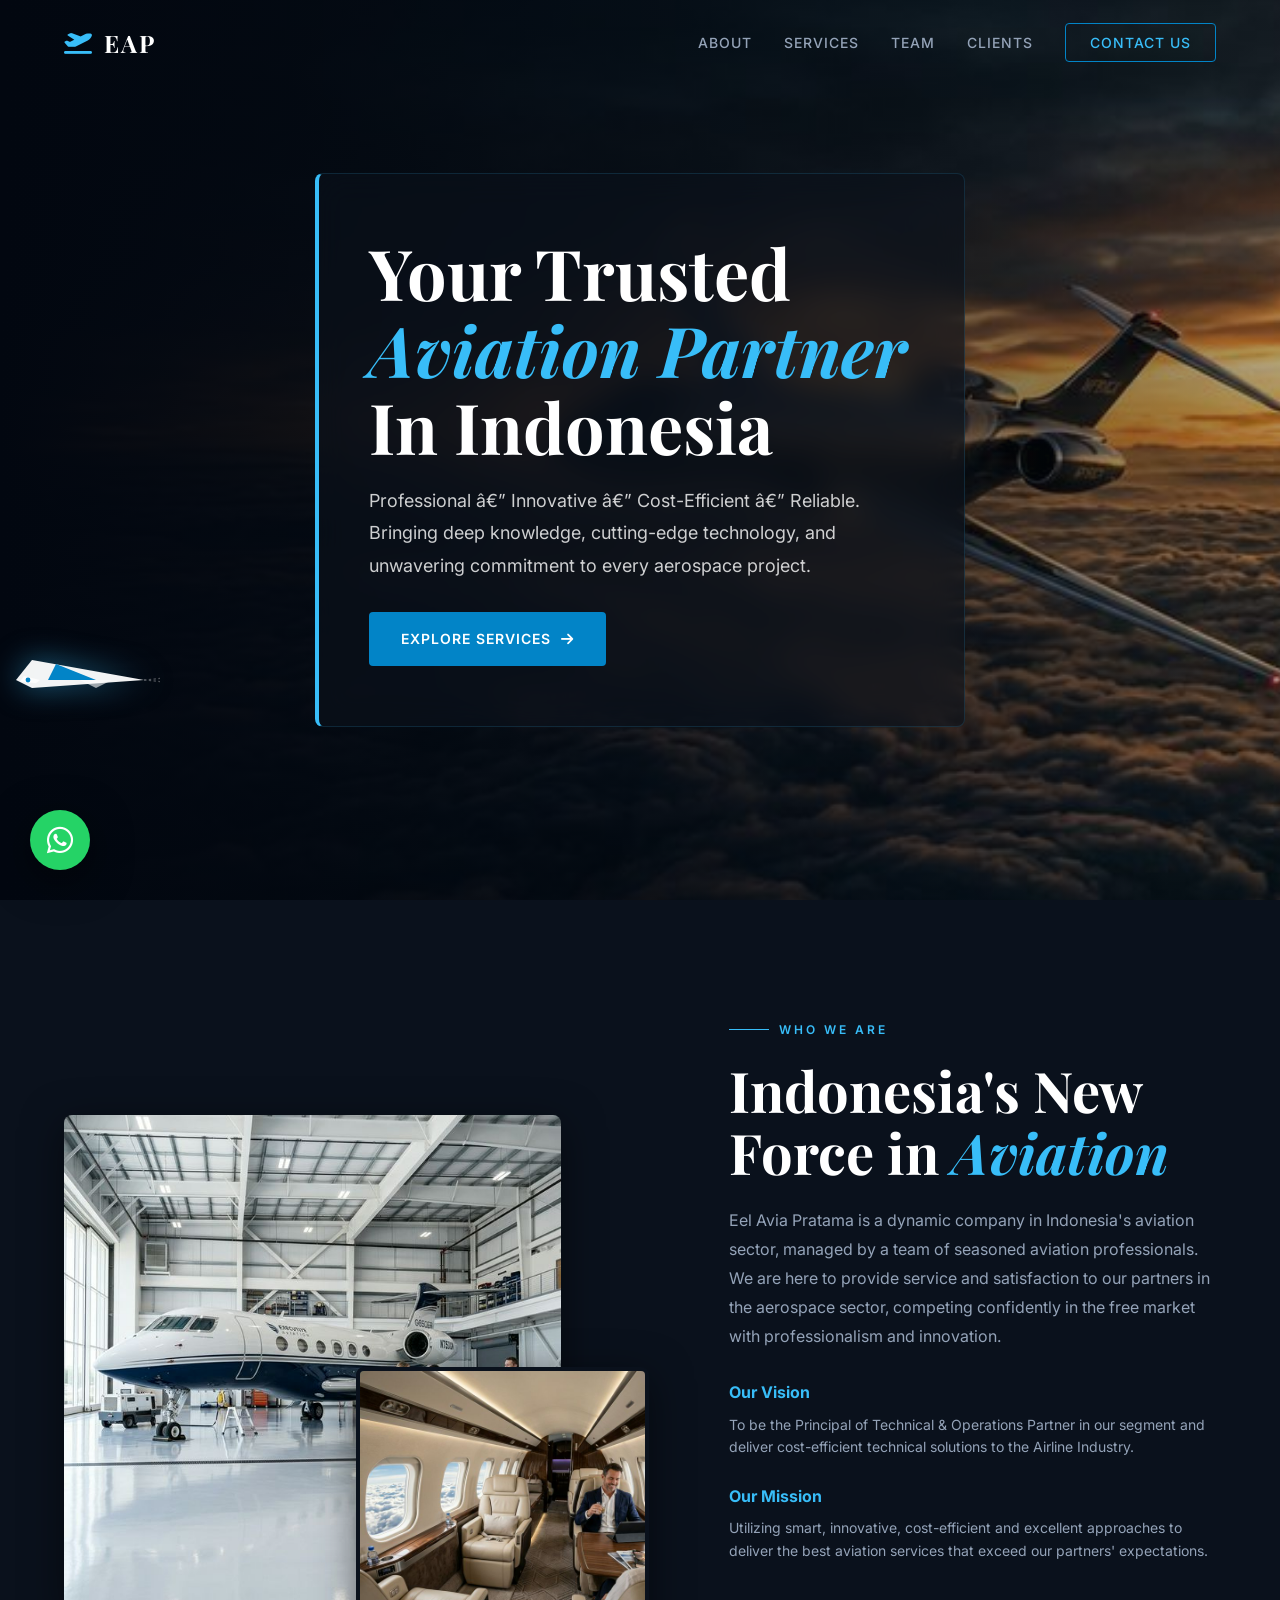
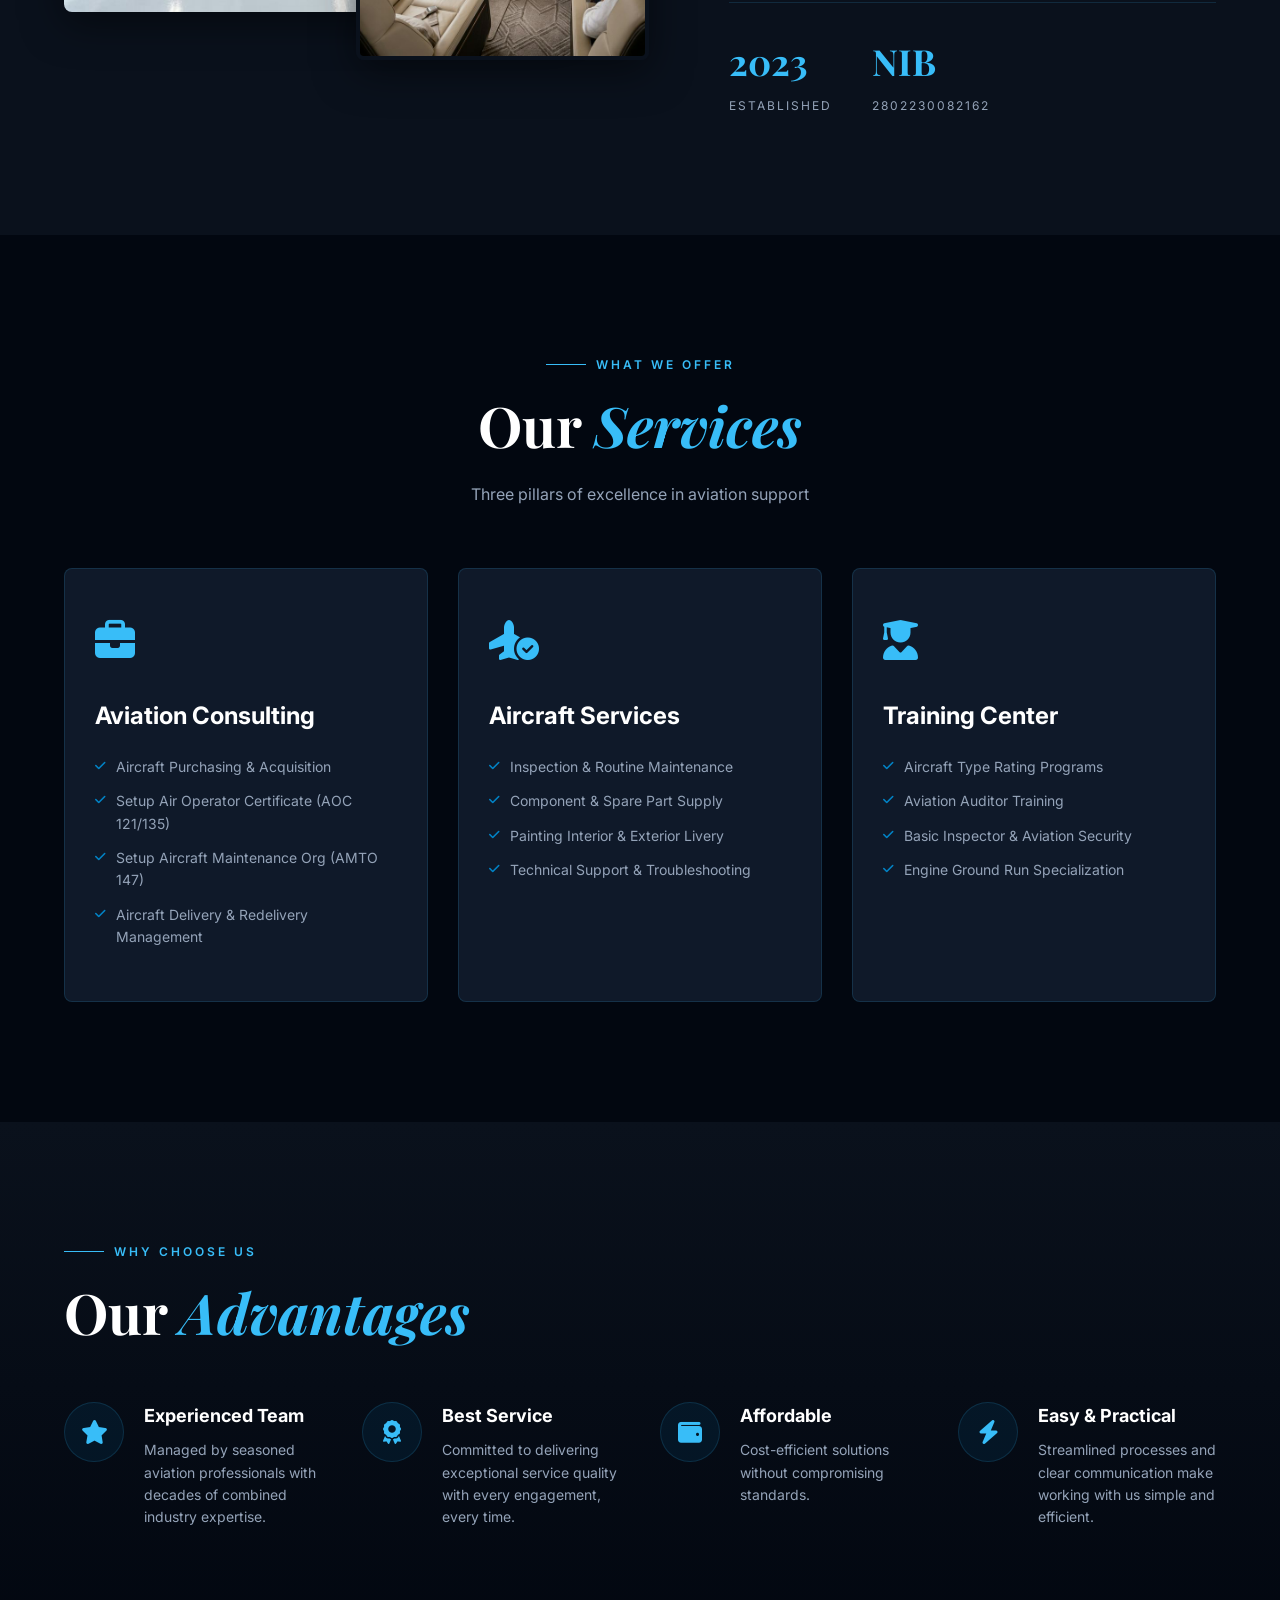
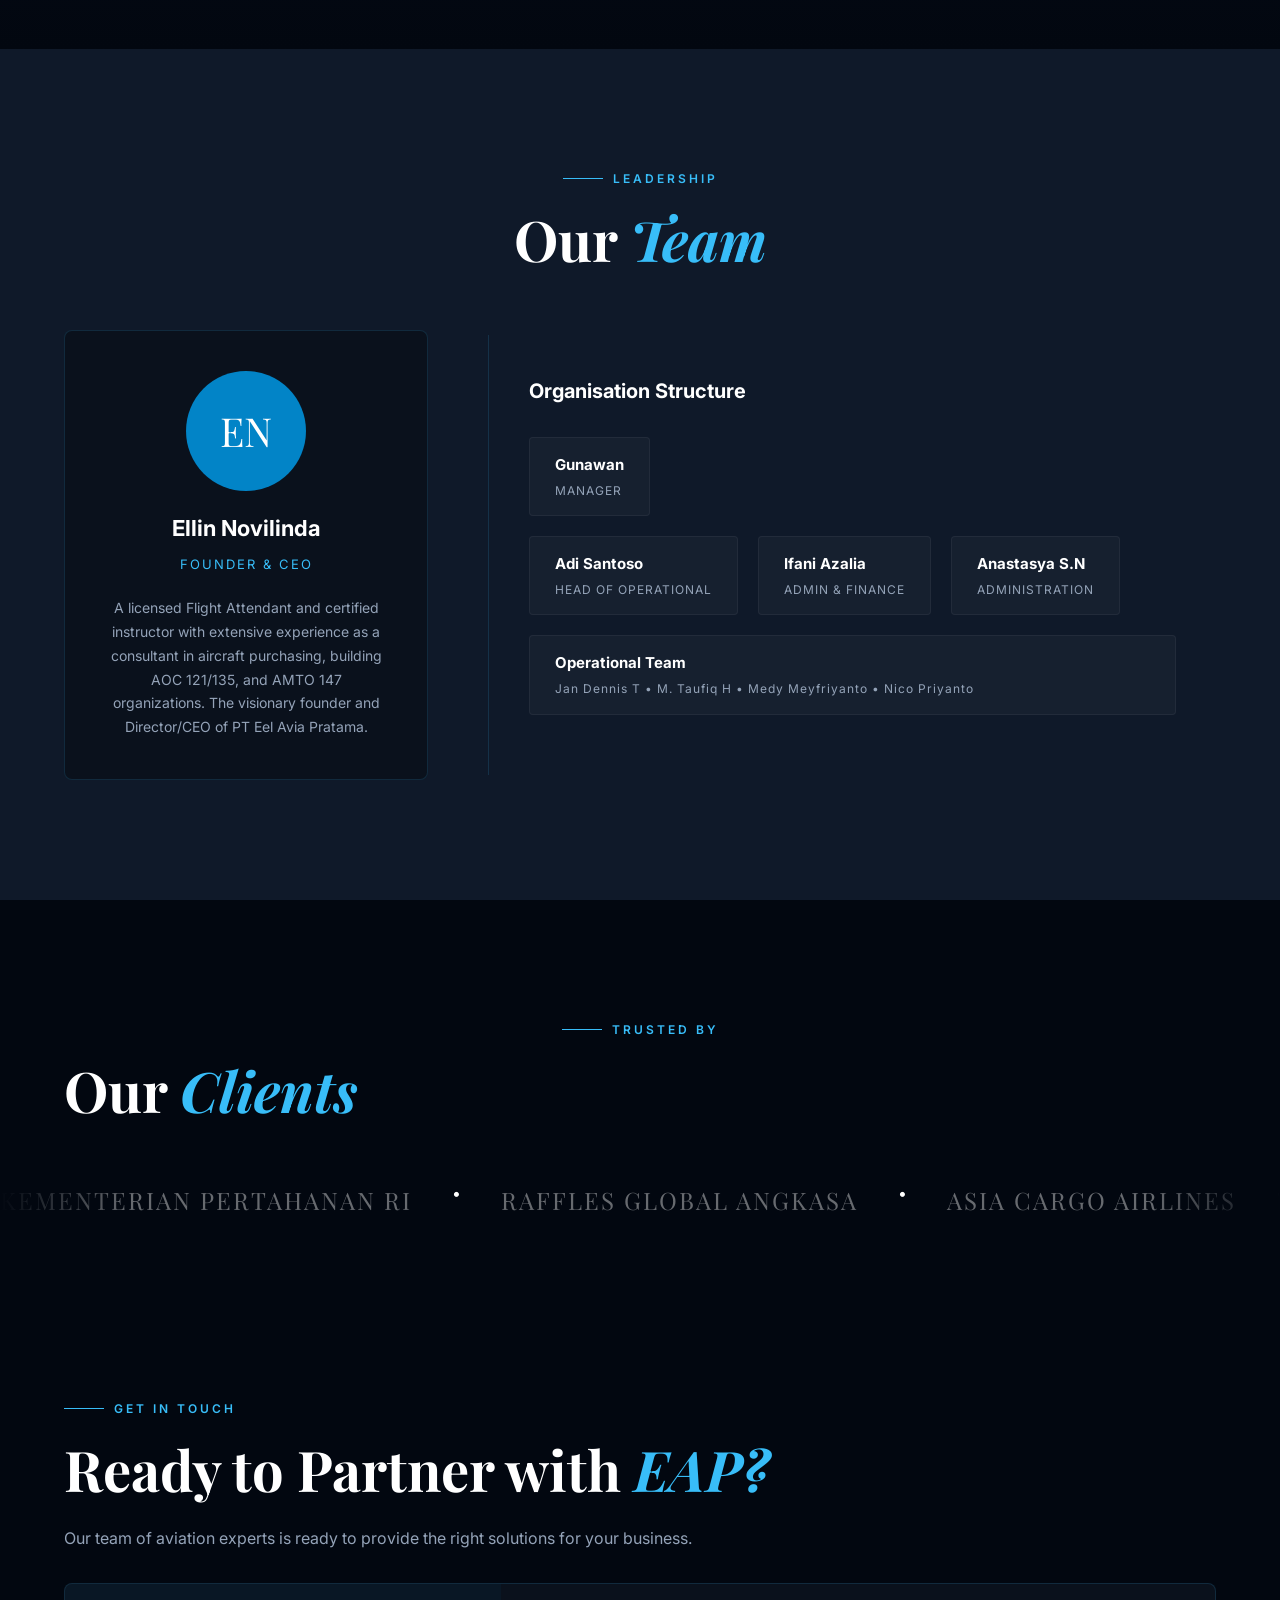
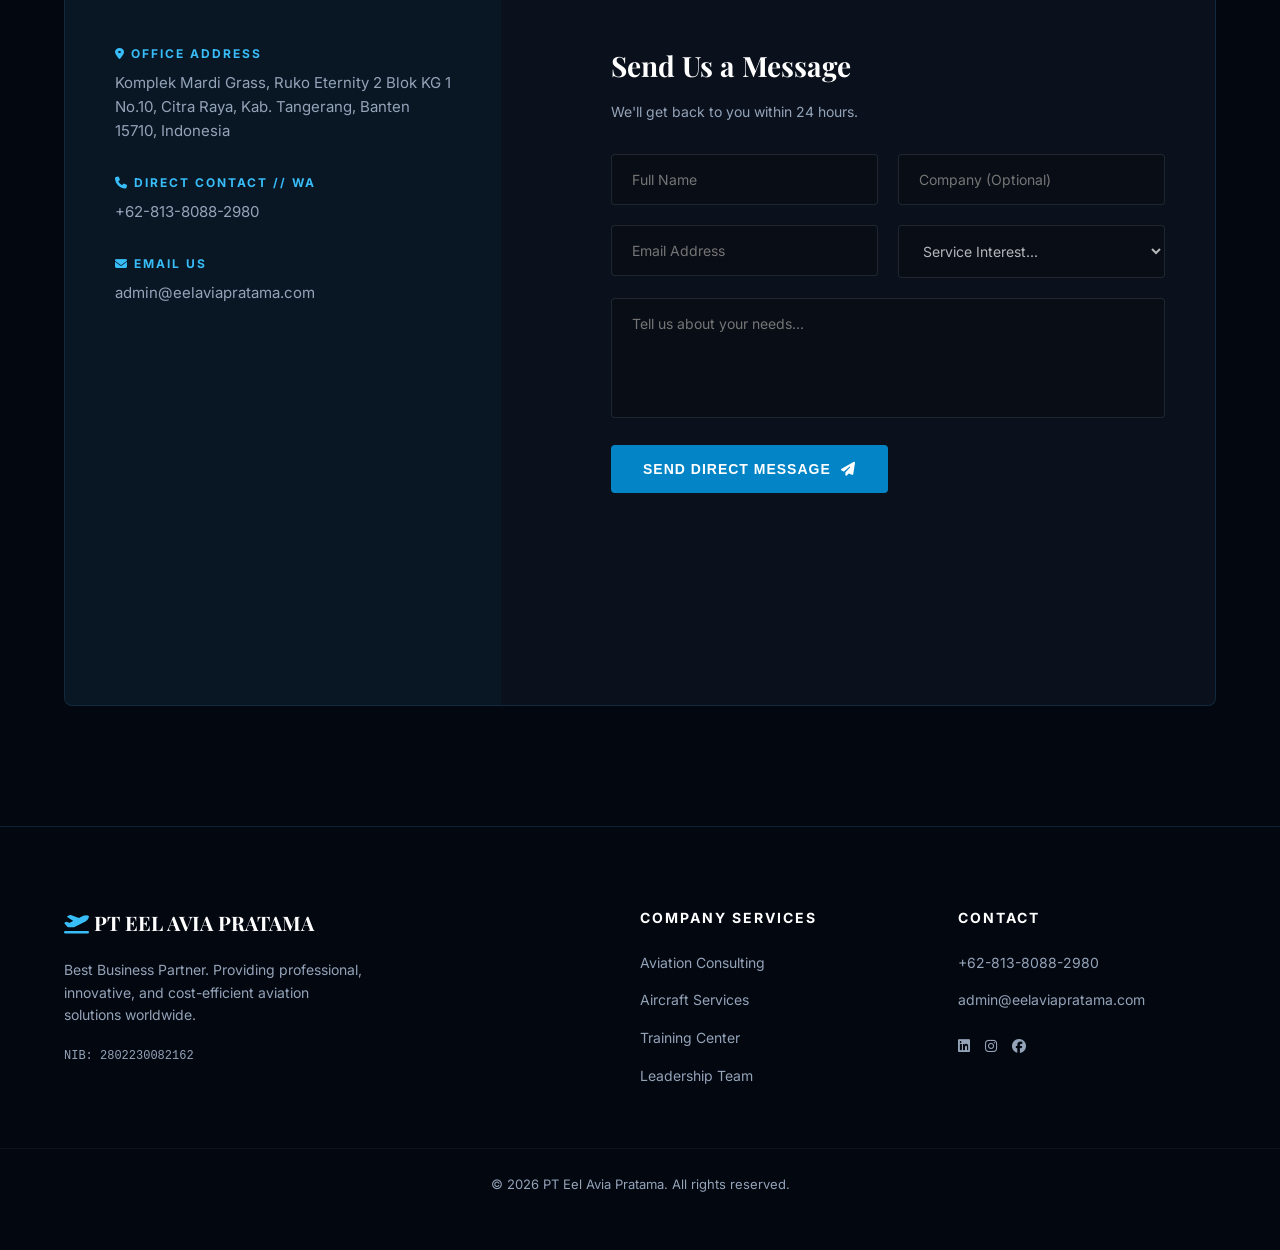
==== index.html @ 455499c3 "Initial commit: EAP Company Profile (Icy Blue Theme)" ====
<!DOCTYPE html>
<html lang="en">
<head>
  <meta charset="UTF-8">
  <meta name="viewport" content="width=device-width, initial-scale=1.0">
  
  <!-- SEO & Meta Tags -->
  <title>PT Eel Avia Pratama â€” Premier Aviation Partner Indonesia</title>
  <meta name="description" content="PT Eel Avia Pratama (EAP) is a dynamic aviation company in Indonesia providing expert Aviation Consulting, Aircraft Services, and Training Center solutions.">
  <meta name="keywords" content="EAP, Eel Avia Pratama, Aviation Indonesia, Aircraft Maintenance, Aviation Consulting, Type Rating Training, AOC 121/135 Setup, AMTO 147">
  <meta name="author" content="PT EEL AVIA PRATAMA">
  
  <!-- Open Graph for Social Media sharing -->
  <meta property="og:title" content="PT Eel Avia Pratama â€” Premier Aviation Partner">
  <meta property="og:description" content="Your trusted, professional, and cost-efficient aviation partner in Indonesia.">
  <meta property="og:type" content="website">
  <meta property="og:url" content="https://www.eelaviapratama.com">
  <!-- Place your logo URL here for social sharing -->
  <meta property="og:image" content="https://sub.eelaviapratama.com/img/logo.jpeg">

  <!-- Favicon -->
  <link rel="icon" href="https://sub.eelaviapratama.com/img/logo.jpeg" type="image/jpeg">

  <!-- Fonts: Playfair Display for Headings, Inter for Body -->
  <link rel="preconnect" href="https://fonts.googleapis.com">
  <link rel="preconnect" href="https://fonts.gstatic.com" crossorigin>
  <link href="https://fonts.googleapis.com/css2?family=Inter:wght@300;400;500;600&family=Playfair+Display:wght@400;600;700;800&display=swap" rel="stylesheet">
  
  <!-- Font Awesome -->
  <link rel="stylesheet" href="https://cdnjs.cloudflare.com/ajax/libs/font-awesome/6.4.0/css/all.min.css">
  
  <!-- Custom Icy Blue CSS -->
  <link rel="stylesheet" href="css/style.css">
</head>
<body>

  <!-- LOADER -->
  <div class="loader" id="loader">
    <div class="loader-logo">
      <i class="fa-solid fa-plane-up"></i> EAP<span>.</span>
    </div>
    <div class="loader-bar"><div class="loader-fill"></div></div>
  </div>

  <!-- NAVIGATION -->
  <nav id="navbar">
    <a href="#" class="nav-logo">
      <i class="fa-solid fa-plane-departure"></i> EAP
    </a>
    <ul class="nav-links">
      <li><a href="#about">About</a></li>
      <li><a href="#services">Services</a></li>
      <li><a href="#team">Team</a></li>
      <li><a href="#clients">Clients</a></li>
      <li><a href="#contact" class="nav-cta">Contact Us</a></li>
    </ul>
    <div class="menu-toggle" id="hamburger">
      <span></span><span></span><span></span>
    </div>
  </nav>

  <!-- MOBILE MENU -->
  <div class="mobile-menu" id="mobileMenu">
    <ul>
      <li><a href="#about" class="mobile-link">About Us</a></li>
      <li><a href="#services" class="mobile-link">Our Services</a></li>
      <li><a href="#team" class="mobile-link">Leadership & Team</a></li>
      <li><a href="#clients" class="mobile-link">Our Clients</a></li>
      <li><a href="#contact" class="mobile-link">Contact</a></li>
    </ul>
  </div>

  <!-- HERO SECTION -->
  <section class="hero" id="hero">
    <div class="hero-bg"></div>
    <div class="hero-overlay"></div>
    <div class="hero-plane">
      <!-- Fixed the backwards plane scaleX via CSS now -->
      <svg viewBox="0 0 200 80" fill="none" xmlns="http://www.w3.org/2000/svg">
        <path d="M20 40 L160 15 L180 40 L160 50 Z" fill="white" opacity="0.95"/>
        <path d="M80 40 L130 20 L140 40 Z" fill="#0284c7"/>
        <path d="M60 40 L80 50 L100 40" fill="rgba(255,255,255,0.6)"/>
        <path d="M150 40 L170 35 L175 42 L155 44 Z" fill="rgba(255,255,255,0.8)"/>
        <circle cx="165" cy="40" r="3" fill="#0284c7"/>
        <path d="M20 40 L0 38" stroke="rgba(255,255,255,0.3)" stroke-width="1.5" stroke-dasharray="3 3"/>
        <path d="M20 40 L0 42" stroke="rgba(255,255,255,0.3)" stroke-width="1.5" stroke-dasharray="3 3"/>
      </svg>
    </div>

    <div class="container relative z-10">
      <div class="hero-box reveal delay-1">
        <h1 class="section-title">Your Trusted <span class="highlight">Aviation Partner</span> In Indonesia</h1>
        <p class="desc">Professional â€” Innovative â€” Cost-Efficient â€” Reliable. Bringing deep knowledge, cutting-edge technology, and unwavering commitment to every aerospace project.</p>
        <div style="display:flex; gap:15px; margin-top:20px;">
          <a href="#services" class="btn-primary">Explore Services <i class="fa-solid fa-arrow-right"></i></a>
        </div>
      </div>
    </div>
  </section>

  <!-- ABOUT -->
  <section class="about section" id="about">
    <div class="container">
      <div class="about-grid">
        <div class="about-images reveal">
          <!-- Replaced Unsplash with Local Image -->
          <img src="images/about.png" alt="Hangar Operations" class="about-img-main">
          <!-- Second local image for the overlapping effect -->
          <img src="images/charter.png" alt="Luxury Cabin" class="about-img-sub">
        </div>
        <div class="about-content reveal delay-1">
          <div class="section-tag">Who We Are</div>
          <h2 class="section-title">Indonesia's New Force in <span class="highlight">Aviation</span></h2>
          <p class="desc">Eel Avia Pratama is a dynamic company in Indonesia's aviation sector, managed by a team of seasoned aviation professionals. We are here to provide service and satisfaction to our partners in the aerospace sector, competing confidently in the free market with professionalism and innovation.</p>
          
          <div style="margin-bottom: 25px;">
            <h4 style="font-family: 'Inter', sans-serif; font-size:16px; color:var(--light-blue); margin-bottom:8px;">Our Vision</h4>
            <p style="font-size:14px; color:var(--text-muted);">To be the Principal of Technical & Operations Partner in our segment and deliver cost-efficient technical solutions to the Airline Industry.</p>
          </div>
          <div>
            <h4 style="font-family: 'Inter', sans-serif; font-size:16px; color:var(--light-blue); margin-bottom:8px;">Our Mission</h4>
            <p style="font-size:14px; color:var(--text-muted);">Utilizing smart, innovative, cost-efficient and excellent approaches to deliver the best aviation services that exceed our partners' expectations.</p>
          </div>

          <div class="about-stats">
            <div class="stat-box">
              <h4>2023</h4>
              <p>Established</p>
            </div>
            <div class="stat-box">
              <h4>NIB</h4>
              <p>2802230082162</p>
            </div>
          </div>
        </div>
      </div>
    </div>
  </section>

  <!-- SERVICES (Cards Grid Layout) -->
  <section class="services section" id="services">
    <div class="container">
      <div style="text-align: center; margin-bottom: 60px;" class="reveal">
        <div class="section-tag" style="justify-content: center;">What We Offer</div>
        <h2 class="section-title">Our <span class="highlight">Services</span></h2>
        <p class="desc" style="max-width: 600px; margin: 0 auto;">Three pillars of excellence in aviation support</p>
      </div>

      <div class="services-grid">
        <!-- Service 1 -->
        <div class="srv-card reveal">
          <div class="srv-icon"><i class="fa-solid fa-briefcase"></i></div>
          <h3>Aviation Consulting</h3>
          <ul class="srv-list">
            <li><i class="fa-solid fa-check"></i> <span>Aircraft Purchasing & Acquisition</span></li>
            <li><i class="fa-solid fa-check"></i> <span>Setup Air Operator Certificate (AOC 121/135)</span></li>
            <li><i class="fa-solid fa-check"></i> <span>Setup Aircraft Maintenance Org (AMTO 147)</span></li>
            <li><i class="fa-solid fa-check"></i> <span>Aircraft Delivery & Redelivery Management</span></li>
          </ul>
        </div>
        <!-- Service 2 -->
        <div class="srv-card reveal delay-1">
          <div class="srv-icon"><i class="fa-solid fa-plane-circle-check"></i></div>
          <h3>Aircraft Services</h3>
          <ul class="srv-list">
            <li><i class="fa-solid fa-check"></i> <span>Inspection & Routine Maintenance</span></li>
            <li><i class="fa-solid fa-check"></i> <span>Component & Spare Part Supply</span></li>
            <li><i class="fa-solid fa-check"></i> <span>Painting Interior & Exterior Livery</span></li>
            <li><i class="fa-solid fa-check"></i> <span>Technical Support & Troubleshooting</span></li>
          </ul>
        </div>
        <!-- Service 3 -->
        <div class="srv-card reveal delay-2">
          <div class="srv-icon"><i class="fa-solid fa-user-graduate"></i></div>
          <h3>Training Center</h3>
          <ul class="srv-list">
            <li><i class="fa-solid fa-check"></i> <span>Aircraft Type Rating Programs</span></li>
            <li><i class="fa-solid fa-check"></i> <span>Aviation Auditor Training</span></li>
            <li><i class="fa-solid fa-check"></i> <span>Basic Inspector & Aviation Security</span></li>
            <li><i class="fa-solid fa-check"></i> <span>Engine Ground Run Specialization</span></li>
          </ul>
        </div>
      </div>
    </div>
  </section>

  <!-- ADVANTAGES -->
  <section class="advantages section">
    <div class="container">
      <div class="reveal">
        <div class="section-tag">Why Choose Us</div>
        <h2 class="section-title">Our <span class="highlight">Advantages</span></h2>
      </div>
      
      <div class="adv-flex">
        <div class="adv-item reveal"><div class="adv-icon-box"><i class="fa-solid fa-star"></i></div><div class="adv-text"><h4>Experienced Team</h4><p>Managed by seasoned aviation professionals with decades of combined industry expertise.</p></div></div>
        <div class="adv-item reveal delay-1"><div class="adv-icon-box"><i class="fa-solid fa-award"></i></div><div class="adv-text"><h4>Best Service</h4><p>Committed to delivering exceptional service quality with every engagement, every time.</p></div></div>
        <div class="adv-item reveal delay-2"><div class="adv-icon-box"><i class="fa-solid fa-wallet"></i></div><div class="adv-text"><h4>Affordable</h4><p>Cost-efficient solutions without compromising standards.</p></div></div>
        <div class="adv-item reveal"><div class="adv-icon-box"><i class="fa-solid fa-bolt"></i></div><div class="adv-text"><h4>Easy & Practical</h4><p>Streamlined processes and clear communication make working with us simple and efficient.</p></div></div>
      </div>
    </div>
  </section>

  <!-- TEAM / ORG CHART -->
  <section class="team section" id="team">
    <div class="container">
      <div style="text-align: center; margin-bottom: 60px;" class="reveal">
        <div class="section-tag" style="justify-content: center;">Leadership</div>
        <h2 class="section-title">Our <span class="highlight">Team</span></h2>
      </div>

      <div class="team-layout">
        <div class="founder-box reveal">
          <div class="founder-avatar">EN</div>
          <h3>Ellin Novilinda</h3>
          <span>Founder & CEO</span>
          <p style="margin-top:20px; font-size:14px; color:var(--text-muted); line-height:1.7;">A licensed Flight Attendant and certified instructor with extensive experience as a consultant in aircraft purchasing, building AOC 121/135, and AMTO 147 organizations. The visionary founder and Director/CEO of PT Eel Avia Pratama.</p>
        </div>

        <div class="org-chart-box reveal delay-1">
          <h4 style="font-size: 20px; margin-bottom: 30px; font-family:'Inter',sans-serif;">Organisation Structure</h4>
          
          <div class="org-row">
            <div class="org-node"><h5>Gunawan</h5><p>Manager</p></div>
          </div>
          
          <div class="org-row">
            <div class="org-node"><h5>Adi Santoso</h5><p>Head of Operational</p></div>
            <div class="org-node"><h5>Ifani Azalia</h5><p>Admin & Finance</p></div>
            <div class="org-node"><h5>Anastasya S.N</h5><p>Administration</p></div>
          </div>

          <div class="org-row">
            <div class="org-node" style="width: 100%;">
              <h5>Operational Team</h5>
              <p style="text-transform: none;">Jan Dennis T &bull; M. Taufiq H &bull; Medy Meyfriyanto &bull; Nico Priyanto</p>
            </div>
          </div>
        </div>
      </div>
    </div>
  </section>

  <!-- CLIENTS TICKER -->
  <section class="clients section" id="clients" style="background:var(--bg-deep); padding-bottom:0;">
    <div class="container text-center reveal">
      <div class="section-tag" style="justify-content: center;">Trusted By</div>
      <h2 class="section-title">Our <span class="highlight">Clients</span></h2>
    </div>
    
    <div class="clients-ticker-wrap">
      <div class="clients-ticker">
        <!-- Replaced Boxy Logos with elegant text for lux feel -->
        <span class="client-name">Kementerian Pertahanan RI</span> &bull; 
        <span class="client-name">Raffles Global Angkasa</span> &bull; 
        <span class="client-name">Asia Cargo Airlines</span> &bull; 
        <span class="client-name">Polisi Udara</span> &bull; 
        <span class="client-name">Pura Aviation</span> &bull; 
        <span class="client-name">World Cargo Airlines</span> &bull; 
        <span class="client-name">Express Cargo Airlines</span> &bull; 
        <span class="client-name">PT. Atamora Tehnik Makmur</span> &bull; 
        <span class="client-name">JAS AERO Engineering</span> &bull; 
        <!-- Duplicated for seamless loop -->
        <span class="client-name">Kementerian Pertahanan RI</span> &bull; 
        <span class="client-name">Raffles Global Angkasa</span> &bull; 
        <span class="client-name">Asia Cargo Airlines</span> &bull; 
        <span class="client-name">Polisi Udara</span> &bull; 
        <span class="client-name">Pura Aviation</span> &bull; 
      </div>
    </div>
  </section>

  <!-- CONTACT & MAP SECTION -->
  <section class="contact section" id="contact">
    <div class="container">
      <div class="section-tag reveal">Get In Touch</div>
      <h2 class="section-title reveal">Ready to Partner with <span class="highlight">EAP?</span></h2>
      <p class="desc reveal">Our team of aviation experts is ready to provide the right solutions for your business.</p>
      
      <div class="contact-grid reveal delay-1">
        <!-- Left: Info & Map -->
        <div class="contact-info">
          <div class="ci-item">
            <h4><i class="fa-solid fa-location-dot"></i> Office Address</h4>
            <p>Komplek Mardi Grass, Ruko Eternity 2 Blok KG 1 No.10, Citra Raya, Kab. Tangerang, Banten 15710, Indonesia</p>
          </div>
          <div class="ci-item">
            <h4><i class="fa-solid fa-phone"></i> Direct Contact // WA</h4>
            <p>+62-813-8088-2980</p>
          </div>
          <div class="ci-item">
            <h4><i class="fa-solid fa-envelope"></i> Email Us</h4>
            <p>admin@eelaviapratama.com</p>
          </div>

          <!-- MAP MOVED HERE: Below the contact information -->
          <div class="map-container">
            <iframe src="https://maps.google.com/maps?q=Komplek+Mardi+Grass+Ruko+Eternity+2+Blok+KG+1+No.10+Citra+Raya+Kab.+Tangerang+Banten+15710&output=embed&z=17" allowfullscreen="" loading="lazy" referrerpolicy="no-referrer-when-downgrade" title="Lokasi PT Eel Avia Pratama"></iframe>
          </div>
        </div>

        <!-- Right: PHP Contact Form -->
        <div class="contact-form-side">
          <h3 style="font-family:'Playfair Display',serif; font-size:28px; margin-bottom:10px;">Send Us a Message</h3>
          <p class="desc" style="font-size:14px;">We'll get back to you within 24 hours.</p>

          <form id="contactForm">
            <div class="form-row">
              <div class="form-group"><input type="text" id="name" name="name" class="form-control" placeholder="Full Name" required></div>
              <div class="form-group"><input type="text" id="company" name="company" class="form-control" placeholder="Company (Optional)"></div>
            </div>
            <div class="form-row">
              <div class="form-group"><input type="email" id="email" name="email" class="form-control" placeholder="Email Address" required></div>
              <div class="form-group">
                <select id="service" name="service" class="form-control" required style="color: rgba(255,255,255,0.7);">
                  <option value="" disabled selected>Service Interest...</option>
                  <option value="Consulting">Aviation Consulting</option>
                  <option value="Aircraft Services">Aircraft Services</option>
                  <option value="Training">Training Center</option>
                  <option value="Other">Other Inquiry</option>
                </select>
              </div>
            </div>
            <div class="form-group">
              <textarea id="message" name="message" class="form-control" placeholder="Tell us about your needs..." required></textarea>
            </div>
            <button type="submit" class="btn-primary w-100" id="submitBtn">Send Direct Message <i class="fa-solid fa-paper-plane"></i></button>
            <p id="formResponse" style="margin-top:15px; font-size:14px; display:none;"></p>
          </form>
        </div>
      </div>
    </div>
  </section>

  <!-- FOOTER -->
  <footer class="footer">
    <div class="container footer-grid">
      <div>
        <div class="footer-logo"><i class="fa-solid fa-plane-departure"></i> PT EEL AVIA PRATAMA</div>
        <p class="footer-desc">Best Business Partner. Providing professional, innovative, and cost-efficient aviation solutions worldwide.</p>
        <p style="font-size:12px; font-family:monospace; color:var(--text-muted); margin-top:20px;">NIB: 2802230082162</p>
      </div>
      <div>
        <h4>Company Services</h4>
        <ul>
          <li><a href="#services">Aviation Consulting</a></li>
          <li><a href="#services">Aircraft Services</a></li>
          <li><a href="#services">Training Center</a></li>
          <li><a href="#team">Leadership Team</a></li>
        </ul>
      </div>
      <div>
        <h4>Contact</h4>
        <ul>
          <li><a href="tel:+6281380882980">+62-813-8088-2980</a></li>
          <li><a href="mailto:admin@eelaviapratama.com">admin@eelaviapratama.com</a></li>
          <li style="margin-top: 10px; display:flex; gap:15px; font-size:18px;">
            <a href="#"><i class="fa-brands fa-linkedin"></i></a>
            <a href="#"><i class="fa-brands fa-instagram"></i></a>
            <a href="#"><i class="fa-brands fa-facebook"></i></a>
          </li>
        </ul>
      </div>
    </div>
    <div style="border-top:1px solid rgba(255,255,255,0.05); text-align:center; padding: 25px 0;">
      <p style="font-size:13px; color:var(--text-muted);">&copy; 2026 PT Eel Avia Pratama. All rights reserved.</p>
    </div>
  </footer>

  <!-- FLOATING WHATSAPP BUTTON -->
  <a href="https://wa.me/6281380882980" class="wa-float" target="_blank" title="Contact us via WhatsApp">
    <i class="fa-brands fa-whatsapp"></i>
  </a>

  <!-- JS -->
  <script src="js/main.js"></script>
</body>
</html>
---- css/style.css ----
/* =====================================================
   PT EEL AVIA PRATAMA â€” Icy Blue Luxury Theme
   ===================================================== */

/* ===== RESET & VARIABLES ===== */
*, *::before, *::after { margin: 0; padding: 0; box-sizing: border-box; }

:root {
  /* Icy Blue Luxury Palette */
  --nav-bg: rgba(2, 6, 12, 0.9);
  --bg-deep: #020710;
  --bg-surface: #0a111c;
  --bg-card: #0f1929;
  
  --primary-blue: #0284c7;    /* Strong Azure */
  --light-blue: #38bdf8;      /* Icy Sky Blue */
  --accent-blue: #0ea5e9;
  
  --white: #ffffff;
  --text-muted: #94a3b8;
  --border-light: rgba(56, 189, 248, 0.15);
  
  --shadow-glow: 0 0 20px rgba(2, 132, 199, 0.4);
  --shadow-soft: 0 10px 40px rgba(0,0,0,0.5);
  
  --ease: cubic-bezier(0.25, 1, 0.3, 1);
}

html { scroll-behavior: smooth; overflow-x: hidden; }
body {
  font-family: 'Inter', sans-serif;
  background: var(--bg-deep);
  color: var(--white);
  overflow-x: hidden;
  line-height: 1.6;
}

/* Typography */
h1, h2, h3, h4 {
  font-family: 'Playfair Display', serif;
  font-weight: 700;
  color: var(--white);
}

a { text-decoration: none; color: inherit; transition: color 0.3s; }
ul { list-style: none; }

/* ===== LOADER ===== */
.loader {
  position: fixed; inset: 0;
  background: var(--bg-deep);
  z-index: 9999;
  display: flex; flex-direction: column; align-items: center; justify-content: center;
  gap: 20px;
  transition: opacity 0.8s var(--ease), visibility 0.8s;
}
.loader.hidden { opacity: 0; visibility: hidden; pointer-events: none; }
.loader-logo {
  font-family: 'Playfair Display', serif; font-size: 32px; font-weight: 700;
  letter-spacing: 6px; color: var(--white);
  animation: pulse 2s infinite;
}
.loader-logo span { color: var(--light-blue); }
.loader-bar {
  width: 250px; height: 1px;
  background: rgba(255,255,255,0.1); 
  position: relative; overflow: hidden;
}
.loader-fill {
  position: absolute; top: 0; left: 0; height: 100%; width: 0%;
  background: var(--light-blue);
  animation: fillBar 2s var(--ease) forwards;
}

@keyframes pulse { 0%, 100% { opacity: 0.7; } 50% { opacity: 1; } }
@keyframes fillBar { to { width: 100%; } }

/* ===== NAVIGATION ===== */
nav {
  position: fixed; top: 0; width: 100%; z-index: 200;
  padding: 24px 5%;
  display: flex; justify-content: space-between; align-items: center;
  transition: all 0.4s var(--ease);
}
nav.scrolled {
  background: var(--nav-bg);
  backdrop-filter: blur(12px);
  padding: 16px 5%;
  border-bottom: 1px solid var(--border-light);
}
.nav-logo {
  font-family: 'Playfair Display', serif; font-size: 24px; font-weight: 700;
  letter-spacing: 2px; color: var(--white); display: flex; align-items: center; gap: 10px;
}
.nav-logo i { color: var(--light-blue); font-size: 1.4rem; }
.nav-links { display: flex; gap: 32px; align-items: center; }
.nav-links a {
  font-size: 14px; font-weight: 500; letter-spacing: 1px; text-transform: uppercase;
  color: var(--text-muted); padding-bottom: 4px; position: relative;
}
.nav-links a::after {
  content: ''; position: absolute; bottom: 0; left: 0; width: 0; height: 1px;
  background: var(--light-blue); transition: width 0.3s;
}
.nav-links a:hover, .nav-links a.active { color: var(--white); }
.nav-links a:hover::after, .nav-links a.active::after { width: 100%; }
.nav-cta {
  background: transparent; border: 1px solid var(--primary-blue);
  padding: 10px 24px !important; border-radius: 4px; color: var(--light-blue) !important;
}
.nav-cta::after { display: none !important; }
.nav-cta:hover { background: var(--primary-blue); color: var(--white) !important; box-shadow: var(--shadow-glow); }

.menu-toggle { display: none; cursor: pointer; flex-direction: column; gap: 5px; }
.menu-toggle span { display: block; width: 25px; height: 2px; background: var(--white); transition: 0.3s; }

/* Mobile Menu */
.mobile-menu {
  position: fixed; top: 0; right: -100%; width: 300px; height: 100vh;
  background: var(--bg-surface); z-index: 190; padding: 100px 40px;
  transition: right 0.4s var(--ease); border-left: 1px solid var(--border-light);
}
.mobile-menu.open { right: 0; }
.mobile-menu ul { display: flex; flex-direction: column; gap: 20px; }

/* ===== SECTION UTILS ===== */
.section { padding: 120px 0; position: relative; }
.container { max-width: 1280px; margin: 0 auto; padding: 0 5%; }
.section-tag {
  display: inline-block; font-size: 12px; font-weight: 600; letter-spacing: 3px;
  text-transform: uppercase; color: var(--light-blue); margin-bottom: 20px;
  display: flex; align-items: center; gap: 10px;
}
.section-tag::before { content: ''; width: 40px; height: 1px; background: var(--light-blue); }
.section-title { font-size: clamp(36px, 5vw, 56px); line-height: 1.1; margin-bottom: 24px; }
.highlight { color: var(--light-blue); font-style: italic; }
.desc { color: var(--text-muted); font-size: 16px; line-height: 1.8; margin-bottom: 30px; }

.btn-primary {
  display: inline-flex; align-items: center; gap: 10px;
  background: var(--primary-blue); color: var(--white);
  padding: 16px 32px; font-size: 14px; font-weight: 600; letter-spacing: 1px; text-transform: uppercase;
  border: none; cursor: pointer; transition: all 0.3s; border-radius: 4px;
}
.btn-primary:hover { background: var(--accent-blue); box-shadow: var(--shadow-glow); transform: translateY(-2px); }

/* Reveals */
.reveal { opacity: 0; transform: translateY(40px); transition: all 1s var(--ease); }
.reveal.visible { opacity: 1; transform: translateY(0); }
.delay-1 { transition-delay: 0.1s; }
.delay-2 { transition-delay: 0.2s; }

/* ===== HERO (Differentiated) ===== */
.hero { height: 100vh; min-height: 800px; display: flex; align-items: center; position: relative; overflow: hidden; }
.hero-bg {
  position: absolute; inset: 0; z-index: 0;
  background-image: url('../images/hero.png'); /* Local image */
  background-size: cover; background-position: center;
  transform: scale(1.1); animation: panBg 20s linear infinite alternate;
}
@keyframes panBg { from { transform: scale(1.1) translate(0); } to { transform: scale(1.1) translate(-2%, 2%); } }
.hero-overlay {
  position: absolute; inset: 0;
  background: linear-gradient(90deg, var(--bg-deep) 0%, rgba(2, 7, 16, 0.7) 50%, rgba(2, 7, 16, 0.3) 100%); z-index: 1;
}

.hero-box {
  position: relative; z-index: 10;
  background: rgba(10, 17, 28, 0.6); backdrop-filter: blur(16px);
  border: 1px solid var(--border-light); padding: 60px 50px; border-radius: 8px;
  max-width: 650px; border-left: 4px solid var(--light-blue);
}
.hero .section-title { font-size: clamp(40px, 6vw, 70px); margin-bottom: 20px; }
.hero .desc { font-size: 18px; color: rgba(255,255,255,0.8); }

/* Flipped Plane */
.hero-plane { position: absolute; z-index: 5; bottom: 20%; animation: flyAcross 15s linear infinite; pointer-events: none; }
.hero-plane svg { width: 160px; filter: drop-shadow(0 0 15px rgba(56, 189, 248, 0.5)); transform: scaleX(-1); } /* Fixed animation backward direction */
@keyframes flyAcross {
  0% { left: -200px; bottom: 15%; transform: rotate(-5deg); opacity: 0; }
  10% { opacity: 1; }
  50% { bottom: 30%; transform: rotate(-2deg); }
  90% { opacity: 1; }
  100% { left: 110%; bottom: 40%; transform: rotate(-8deg); opacity: 0; }
}

/* ===== ABOUT ===== */
.about { background: var(--bg-surface); }
.about-grid { display: grid; grid-template-columns: 1.2fr 1fr; gap: 80px; align-items: center; }
.about-images { position: relative; }
.about-img-main { border-radius: 8px; box-shadow: var(--shadow-soft); width: 85%; }
.about-img-sub { position: absolute; bottom: -40px; right: 0; width: 50%; border-radius: 8px; border: 4px solid var(--bg-surface); box-shadow: var(--shadow-soft); }
.about-stats { display: flex; gap: 40px; margin-top: 40px; border-top: 1px solid var(--border-light); padding-top: 30px; }
.stat-box h4 { font-size: 36px; color: var(--light-blue); margin-bottom: 5px; }
.stat-box p { font-size: 12px; text-transform: uppercase; letter-spacing: 2px; color: var(--text-muted); }

/* ===== SERVICES (New Layout) ===== */
.services-grid { display: grid; grid-template-columns: repeat(3, 1fr); gap: 30px; margin-top: 60px; }
.srv-card {
  background: var(--bg-card); border: 1px solid var(--border-light); border-radius: 8px;
  padding: 40px 30px; transition: all 0.4s var(--ease); position: relative; overflow: hidden;
}
.srv-card::before {
  content: ''; position: absolute; top: 0; left: 0; width: 100%; height: 3px;
  background: var(--primary-blue); transform: scaleX(0); transform-origin: left; transition: transform 0.4s;
}
.srv-card:hover { transform: translateY(-10px); box-shadow: var(--shadow-soft); background: var(--bg-surface); }
.srv-card:hover::before { transform: scaleX(1); }
.srv-icon { font-size: 40px; color: var(--light-blue); margin-bottom: 24px; }
.srv-card h3 { font-size: 24px; margin-bottom: 16px; font-family: 'Inter', sans-serif; }
.srv-list { margin-top: 20px; }
.srv-list li { display: flex; align-items: flex-start; gap: 10px; margin-bottom: 12px; font-size: 14px; color: var(--text-muted); }
.srv-list li i { color: var(--primary-blue); margin-top: 4px; font-size: 12px; }

/* ===== ADVANTAGES ===== */
.advantages { background: linear-gradient(to bottom, var(--bg-surface), var(--bg-deep)); }
.adv-flex { display: flex; flex-wrap: wrap; gap: 40px; margin-top: 60px; }
.adv-item { flex: 1; min-width: 250px; display: flex; gap: 20px; }
.adv-icon-box {
  width: 60px; height: 60px; background: rgba(2, 132, 199, 0.1); border: 1px solid var(--border-light);
  border-radius: 50%; display: flex; align-items: center; justify-content: center; flex-shrink: 0;
  font-size: 24px; color: var(--light-blue);
}
.adv-text h4 { font-family: 'Inter', sans-serif; font-size: 18px; margin-bottom: 8px; }
.adv-text p { font-size: 14px; color: var(--text-muted); }

/* ===== TEAM ===== */
.team { background: var(--bg-card); }
.team-layout { display: grid; grid-template-columns: 1fr 2fr; gap: 60px; align-items: center; }
.founder-box { background: var(--bg-surface); padding: 40px; border: 1px solid var(--border-light); border-radius: 8px; text-align: center; }
.founder-avatar { width: 120px; height: 120px; border-radius: 50%; background: var(--primary-blue); color: var(--white); font-size: 40px; font-family: 'Playfair Display', serif; display: flex; align-items: center; justify-content: center; margin: 0 auto 20px; }
.founder-box h3 { font-family: 'Inter', sans-serif; font-size: 22px; margin-bottom: 5px; }
.founder-box span { color: var(--light-blue); font-size: 13px; text-transform: uppercase; letter-spacing: 2px; }

/* Orchart simplified elegant */
.org-chart-box { padding: 40px; border-left: 1px solid var(--border-light); }
.org-row { display: flex; gap: 20px; margin-bottom: 20px; flex-wrap: wrap; }
.org-node { background: rgba(255,255,255,0.03); padding: 15px 25px; border-radius: 4px; border: 1px solid rgba(255,255,255,0.05); }
.org-node h5 { font-family: 'Inter', sans-serif; font-size: 15px; margin-bottom: 4px; }
.org-node p { font-size: 12px; color: var(--text-muted); text-transform: uppercase; letter-spacing: 1px; }

/* ===== CLIENTS TICKER ===== */
.clients-ticker-wrap { overflow: hidden; margin: 60px 0; mask-image: linear-gradient(90deg, transparent, black 10%, black 90%, transparent); -webkit-mask-image: linear-gradient(90deg, transparent, black 10%, black 90%, transparent); }
.clients-ticker { display: flex; gap: 40px; width: max-content; animation: ticker 25s linear infinite; }
@keyframes ticker { from { transform: translateX(0); } to { transform: translateX(-50%); } }
.client-name { font-family: 'Playfair Display', serif; font-size: 24px; color: rgba(255,255,255,0.4); text-transform: uppercase; letter-spacing: 2px; transition: color 0.3s; }
.client-name:hover { color: var(--white); }

/* ===== CONTACT & MAP (Integrated) ===== */
.contact-grid { display: grid; grid-template-columns: 1fr 1.5fr; gap: 60px; background: var(--bg-surface); border: 1px solid var(--border-light); border-radius: 8px; overflow: hidden; }
.contact-info { padding: 60px 50px; background: rgba(2, 132, 199, 0.05); }
.ci-item { margin-bottom: 30px; }
.ci-item h4 { font-family: 'Inter', sans-serif; font-size: 12px; text-transform: uppercase; letter-spacing: 2px; color: var(--light-blue); margin-bottom: 8px; }
.ci-item p { font-size: 15px; color: var(--text-muted); }

.contact-form-side { padding: 60px 50px; }
.form-row { display: grid; grid-template-columns: 1fr 1fr; gap: 20px; margin-bottom: 20px; }
.form-group { position: relative; }
.form-control { width: 100%; background: rgba(0,0,0,0.2); border: 1px solid rgba(255,255,255,0.1); border-radius: 4px; padding: 16px 20px; color: var(--white); font-family: 'Inter', sans-serif; font-size: 14px; transition: border 0.3s; }
.form-control:focus { outline: none; border-color: var(--light-blue); }
textarea.form-control { resize: none; min-height: 120px; margin-bottom: 20px; }

/* Map inside Contact */
.map-container { width: 100%; height: 300px; margin-top: 40px; filter: grayscale(1) invert(1) opacity(0.8); transition: filter 0.4s; }
.map-container:hover { filter: grayscale(0.5) invert(0.9) opacity(1); }
.map-container iframe { width: 100%; height: 100%; border: none; }

/* ===== FOOTER ===== */
.footer { background: var(--bg-deep); padding: 80px 0 30px; border-top: 1px solid var(--border-light); }
.footer-grid { display: grid; grid-template-columns: 2fr 1fr 1fr; gap: 60px; margin-bottom: 60px; }
.footer-logo { font-family: 'Playfair Display', serif; font-size: 20px; font-weight: 700; color: var(--white); margin-bottom: 20px; }
.footer-logo i { color: var(--light-blue); }
.footer-desc { color: var(--text-muted); font-size: 14px; max-width: 300px; }
.footer h4 { font-family: 'Inter', sans-serif; font-size: 14px; text-transform: uppercase; letter-spacing: 2px; margin-bottom: 20px; }
.footer ul { display: flex; flex-direction: column; gap: 12px; }
.footer a { font-size: 14px; color: var(--text-muted); }
.footer a:hover { color: var(--light-blue); padding-left: 5px; }

/* ===== WHATSAPP FLOAT ===== */
.wa-float {
  position: fixed; bottom: 30px; left: 30px; width: 60px; height: 60px;
  background-color: #25d366; color: #FFF; border-radius: 50px;
  text-align: center; font-size: 30px; box-shadow: var(--shadow-soft); z-index: 1000;
  display: flex; align-items: center; justify-content: center;
  transition: all 0.3s;
}
.wa-float:hover { transform: scale(1.1); box-shadow: 0 10px 30px rgba(37, 211, 102, 0.4); color: #fff; }

/* RESPONSIVE */
@media (max-width: 1024px) {
  .about-grid, .team-layout, .contact-grid { grid-template-columns: 1fr; gap: 50px; }
  .services-grid { grid-template-columns: repeat(2, 1fr); }
  .about-img-sub { display: none; }
  .about-img-main { width: 100%; }
}

@media (max-width: 768px) {
  .nav-links, .nav-cta { display: none; }
  .menu-toggle { display: flex; }
  .hero-box { margin-top: 50px; }
  .services-grid { grid-template-columns: 1fr; }
  .form-row { grid-template-columns: 1fr; }
  .footer-grid { grid-template-columns: 1fr; }
  .org-chart-box { padding: 20px 0; border: none; }
}
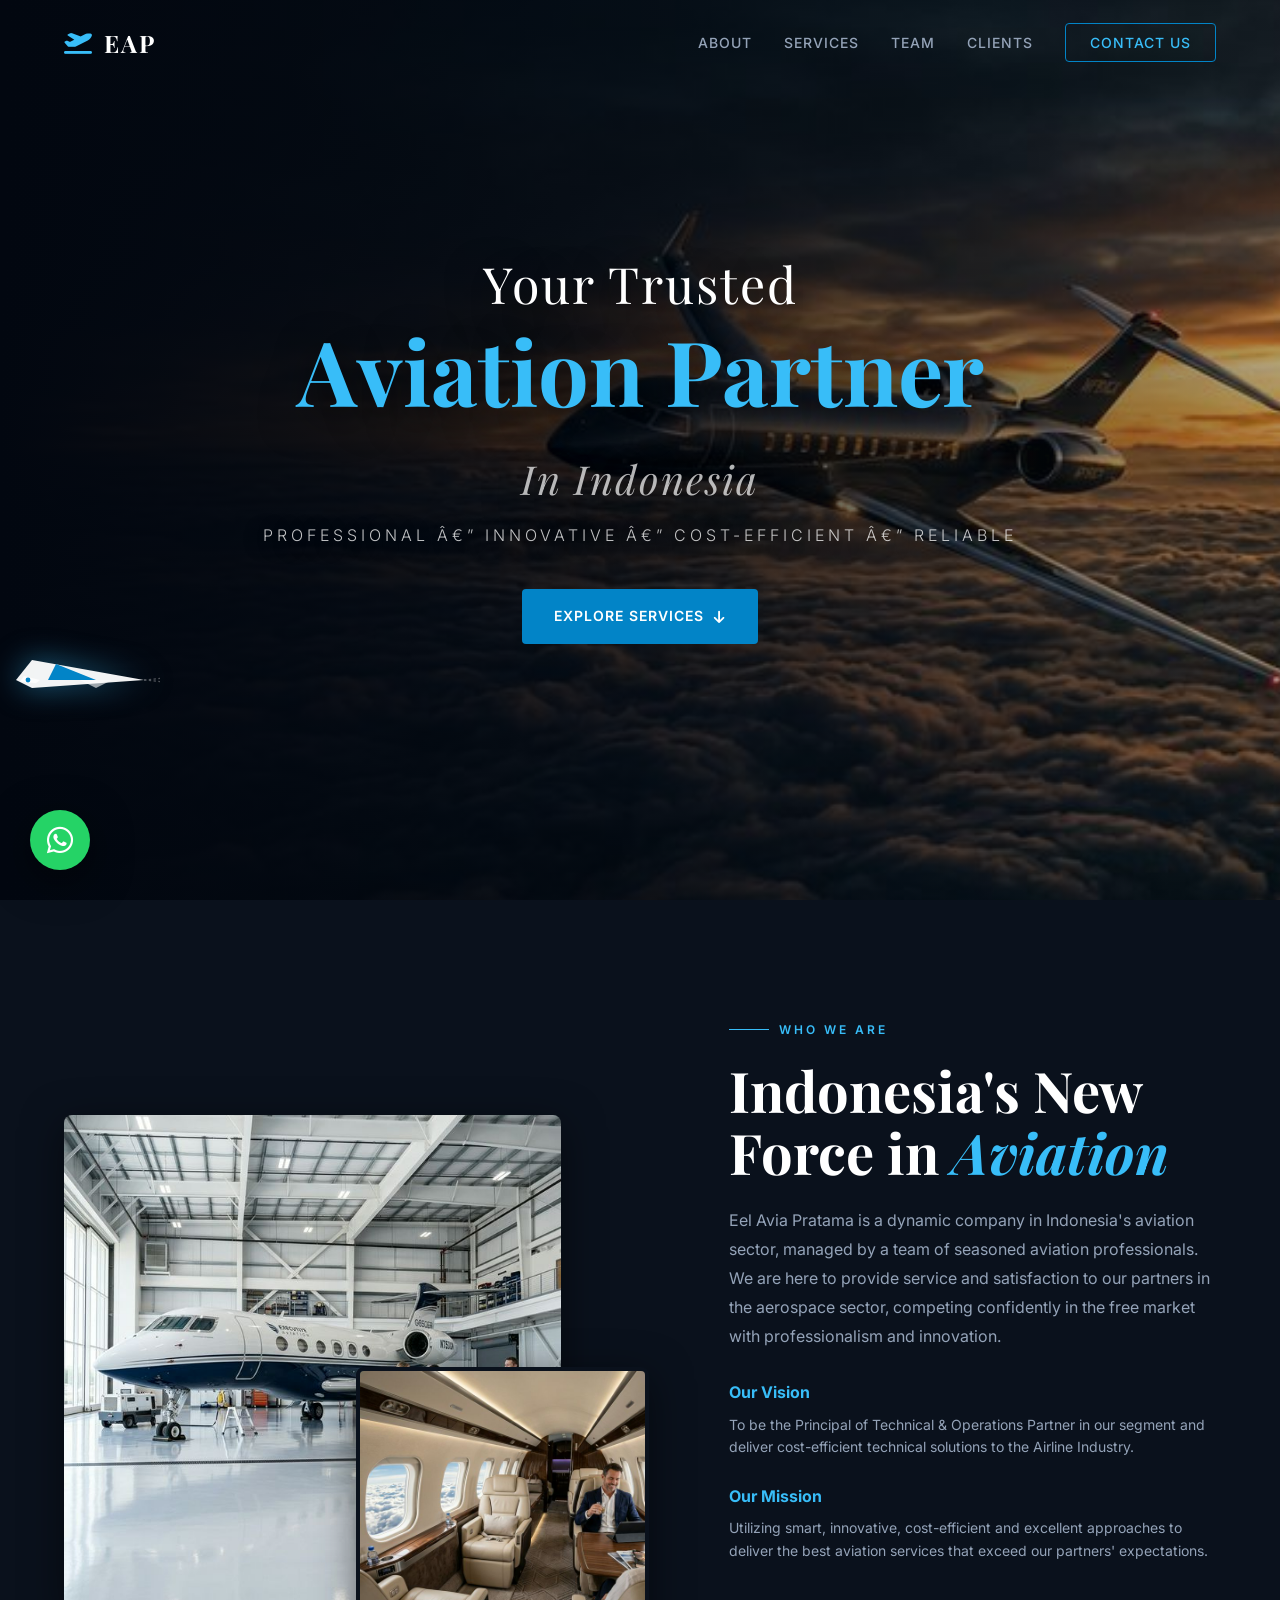
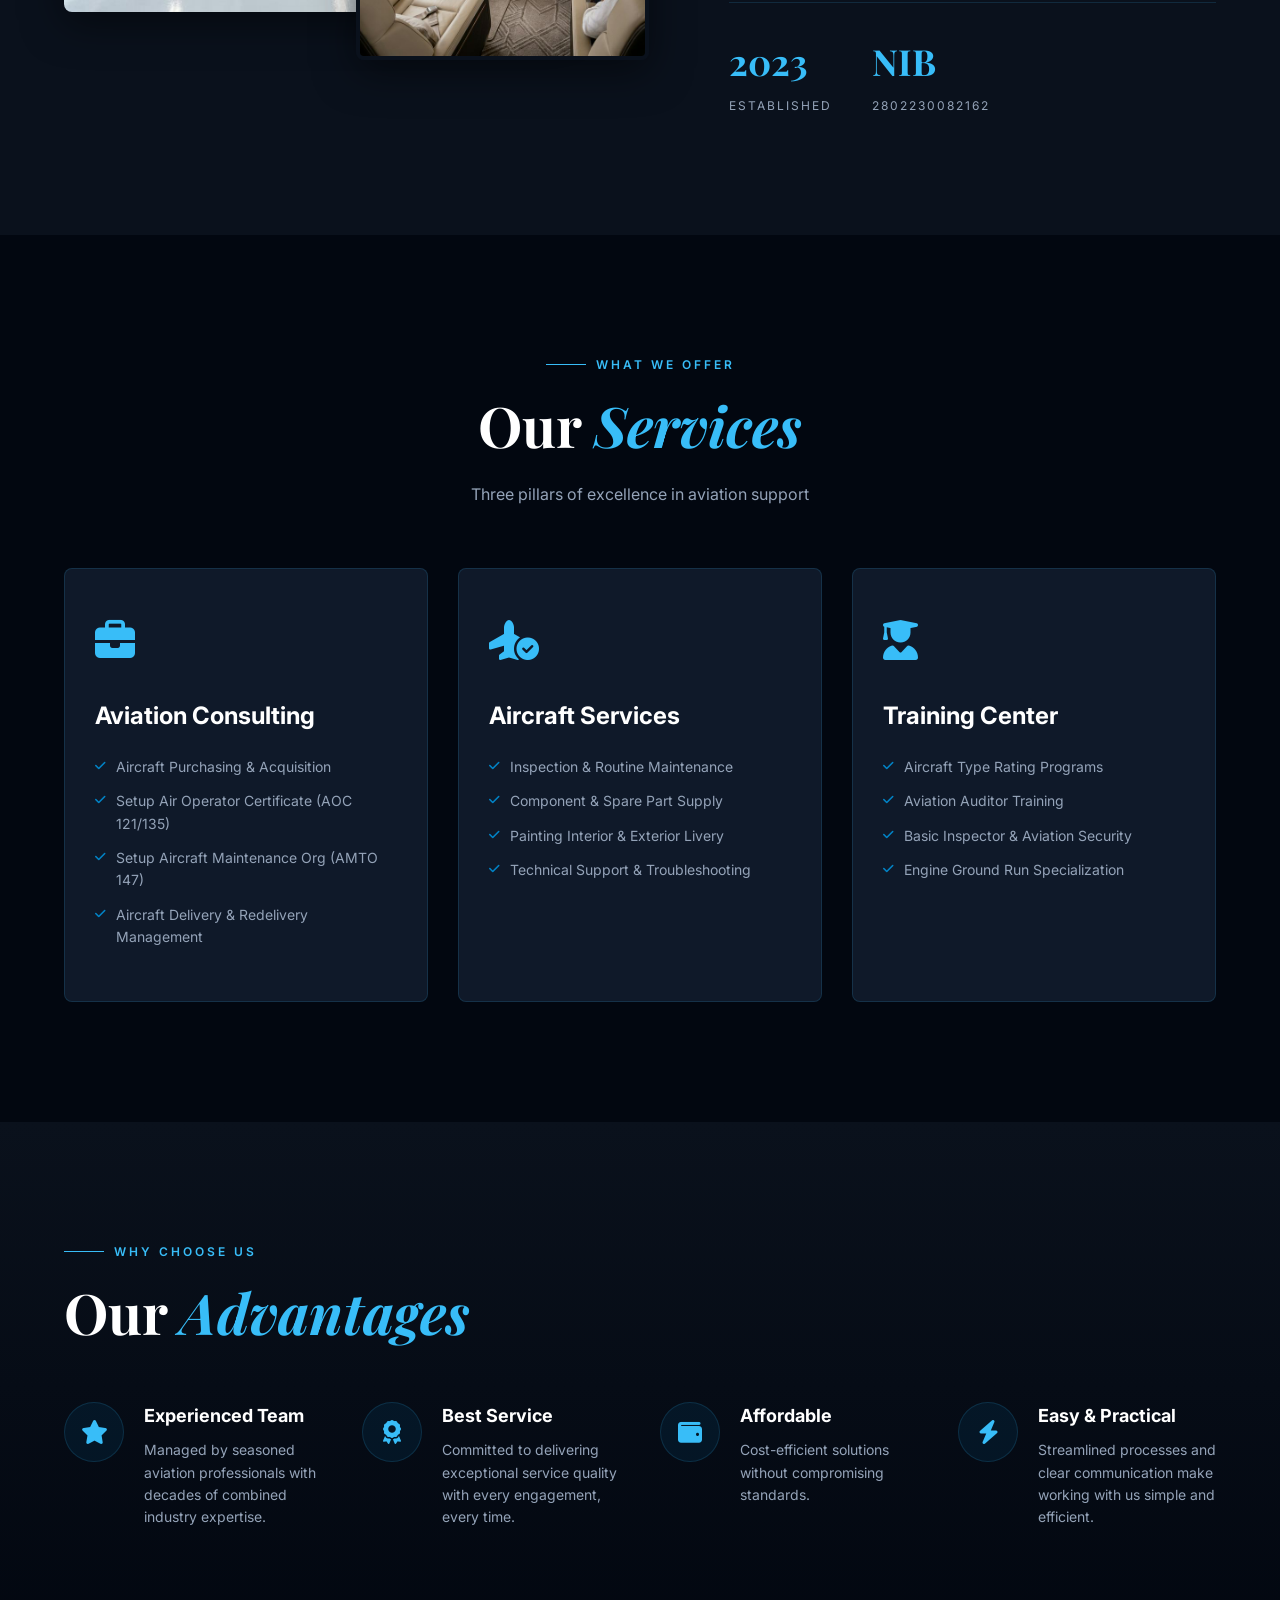
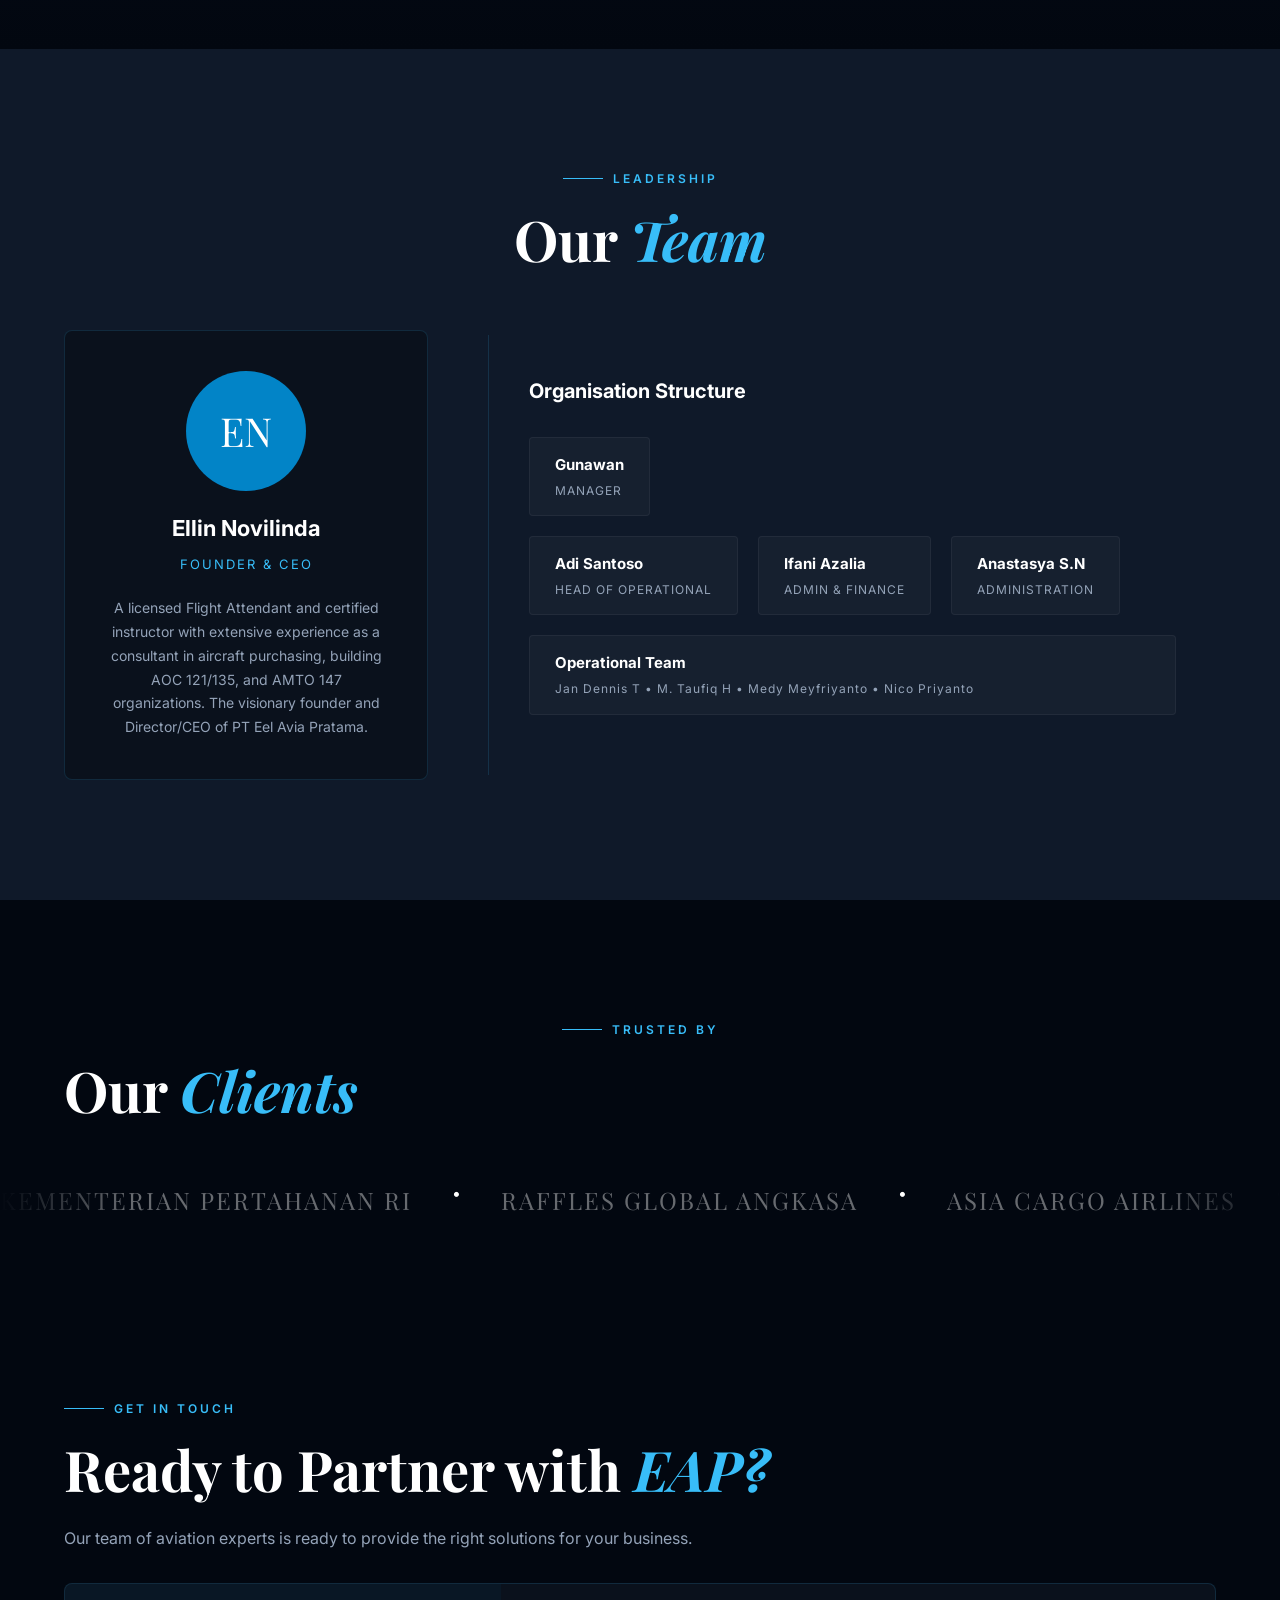
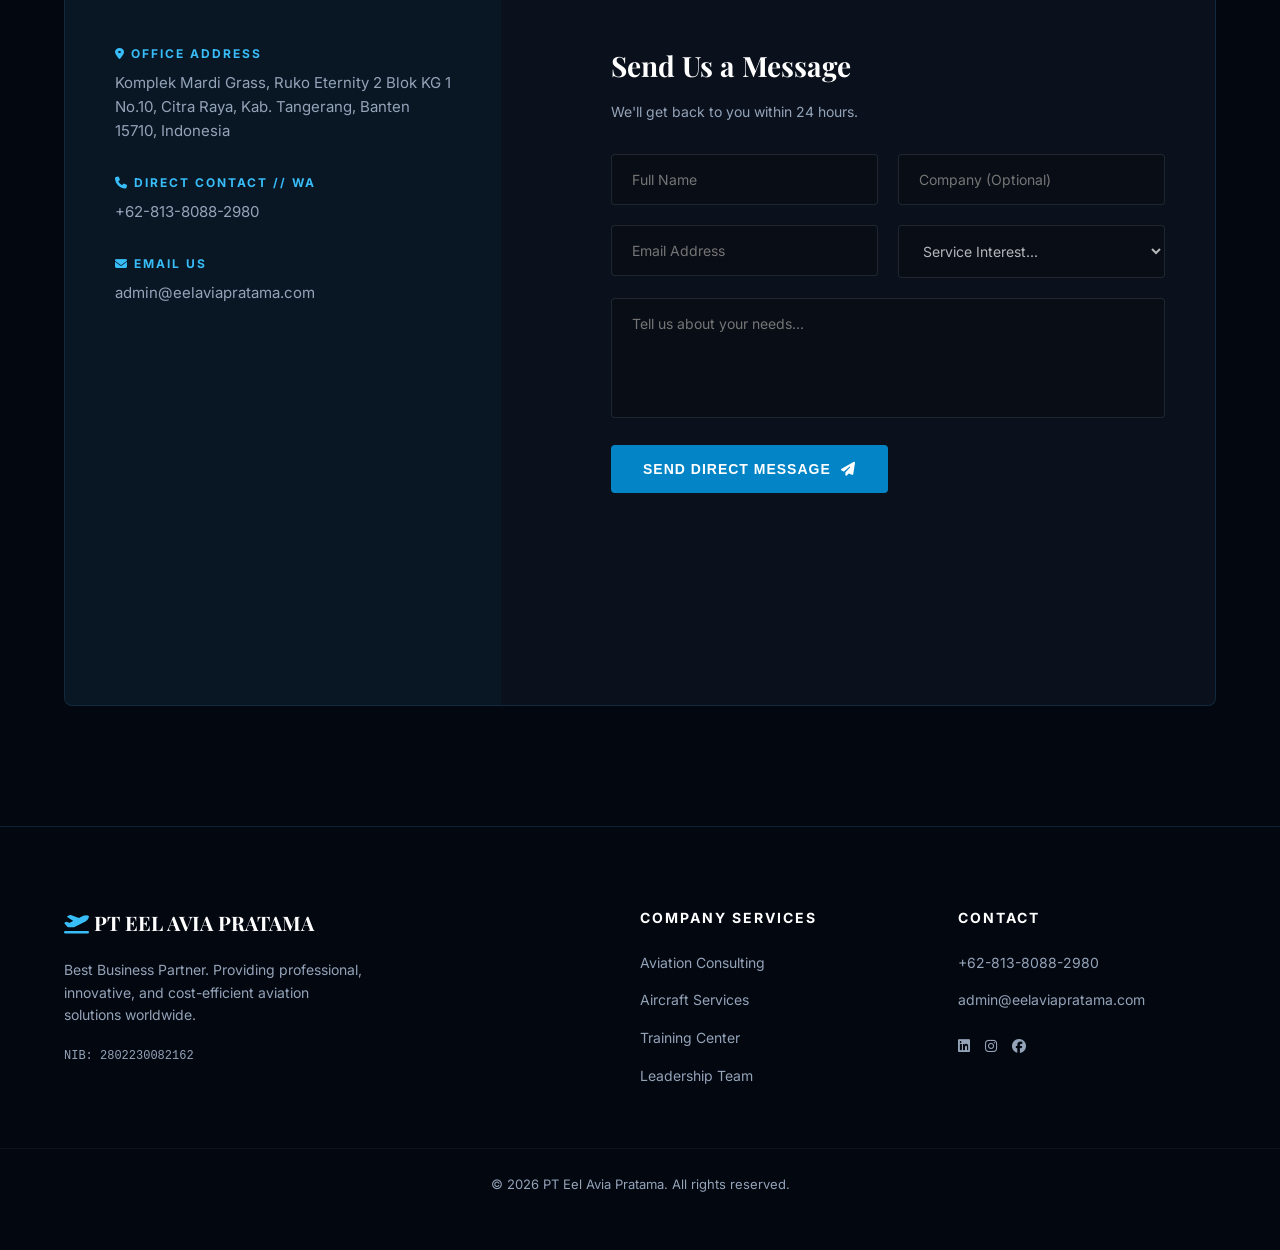
==== commit c68d5e4d: "update" ====
--- a/index.html
+++ b/index.html
@@ -87,12 +87,16 @@
       </svg>
     </div>
 
-    <div class="container relative z-10">
-      <div class="hero-box reveal delay-1">
-        <h1 class="section-title">Your Trusted <span class="highlight">Aviation Partner</span> In Indonesia</h1>
-        <p class="desc">Professional â€” Innovative â€” Cost-Efficient â€” Reliable. Bringing deep knowledge, cutting-edge technology, and unwavering commitment to every aerospace project.</p>
-        <div style="display:flex; gap:15px; margin-top:20px;">
-          <a href="#services" class="btn-primary">Explore Services <i class="fa-solid fa-arrow-right"></i></a>
+    <div class="container relative z-10" style="width: 100%; display: flex; justify-content: center;">
+      <div class="hero-center reveal delay-1">
+        <h1 class="hero-headline">
+          <span class="hl-light">Your Trusted</span><br>
+          <span class="hl-bold">Aviation Partner</span><br>
+          <span class="hl-light hl-italic">In Indonesia</span>
+        </h1>
+        <p class="desc">Professional â€” Innovative â€” Cost-Efficient â€” Reliable</p>
+        <div style="display:flex; justify-content:center; margin-top:40px;">
+          <a href="#services" class="btn-primary">Explore Services <i class="fa-solid fa-arrow-down"></i></a>
         </div>
       </div>
     </div>
--- a/css/style.css
+++ b/css/style.css
@@ -164,14 +164,12 @@
   background: linear-gradient(90deg, var(--bg-deep) 0%, rgba(2, 7, 16, 0.7) 50%, rgba(2, 7, 16, 0.3) 100%); z-index: 1;
 }
 
-.hero-box {
-  position: relative; z-index: 10;
-  background: rgba(10, 17, 28, 0.6); backdrop-filter: blur(16px);
-  border: 1px solid var(--border-light); padding: 60px 50px; border-radius: 8px;
-  max-width: 650px; border-left: 4px solid var(--light-blue);
-}
-.hero .section-title { font-size: clamp(40px, 6vw, 70px); margin-bottom: 20px; }
-.hero .desc { font-size: 18px; color: rgba(255,255,255,0.8); }
+.hero-center { text-align: center; max-width: 900px; margin: 0 auto; position: relative; z-index: 10; }
+.hero-headline { font-family: 'Playfair Display', serif; line-height: 1.1; margin-bottom: 20px; color: var(--white); text-shadow: 0 10px 40px rgba(0,0,0,0.8); }
+.hl-light { font-weight: 400; font-size: clamp(32px, 4vw, 50px); letter-spacing: 2px; }
+.hl-bold { font-weight: 700; font-size: clamp(48px, 8vw, 90px); color: var(--light-blue); display: block; margin: 10px 0; }
+.hl-italic { font-style: italic; color: rgba(255,255,255,0.7); font-size: clamp(28px, 3.5vw, 40px); }
+.hero-center .desc { font-size: 16px; color: rgba(255,255,255,0.75); letter-spacing: 4px; text-transform: uppercase; font-family: 'Inter', sans-serif; font-weight: 300; text-shadow: 0 4px 20px rgba(0,0,0,0.8); margin-top: 15px; }
 
 /* Flipped Plane */
 .hero-plane { position: absolute; z-index: 5; bottom: 20%; animation: flyAcross 15s linear infinite; pointer-events: none; }
@@ -288,18 +286,39 @@
 
 /* RESPONSIVE */
 @media (max-width: 1024px) {
-  .about-grid, .team-layout, .contact-grid { grid-template-columns: 1fr; gap: 50px; }
+  .about-grid, .team-layout, .contact-grid { grid-template-columns: 1fr; gap: 40px; }
   .services-grid { grid-template-columns: repeat(2, 1fr); }
   .about-img-sub { display: none; }
-  .about-img-main { width: 100%; }
+  .about-img-main { width: 100%; box-shadow: 0 20px 50px rgba(0,0,0,0.6); }
+  .org-chart-box { border-left: none; border-top: 1px solid var(--border-light); padding: 40px 0 0 0; }
 }
 
 @media (max-width: 768px) {
+  .section { padding: 80px 0; }
+  .section-title { font-size: clamp(32px, 8vw, 42px); line-height: 1.15; }
+  .hl-bold { font-size: clamp(42px, 10vw, 55px); line-height: 1.1; margin: 5px 0; }
+  .hero-center .desc { font-size: 12px; letter-spacing: 2px; }
   .nav-links, .nav-cta { display: none; }
   .menu-toggle { display: flex; }
-  .hero-box { margin-top: 50px; }
-  .services-grid { grid-template-columns: 1fr; }
+  .services-grid { grid-template-columns: 1fr; gap: 24px; }
+  .srv-card { padding: 30px 25px; }
   .form-row { grid-template-columns: 1fr; }
-  .footer-grid { grid-template-columns: 1fr; }
-  .org-chart-box { padding: 20px 0; border: none; }
-}
+  .footer-grid { grid-template-columns: 1fr; gap: 40px; }
+  .contact-info, .contact-form-side { padding: 40px 30px; }
+  .founder-box { padding: 30px 20px; }
+  .adv-flex { flex-direction: column; gap: 30px; }
+  .adv-item { min-width: 100%; }
+}
+
+@media (max-width: 480px) {
+  .section { padding: 60px 0; }
+  nav { padding: 20px 5%; }
+  .hero { min-height: 100vh; }
+  .hero-plane svg { width: 120px; }
+  .btn-primary { padding: 14px 24px; font-size: 13px; width: 100%; justify-content: center; }
+  .hero-center .btn-primary { width: auto; }
+  .clients-ticker { gap: 25px; }
+  .client-name { font-size: 18px; }
+  .loader-logo { font-size: 24px; }
+  .wa-float { width: 50px; height: 50px; font-size: 24px; bottom: 20px; left: 20px; }
+}
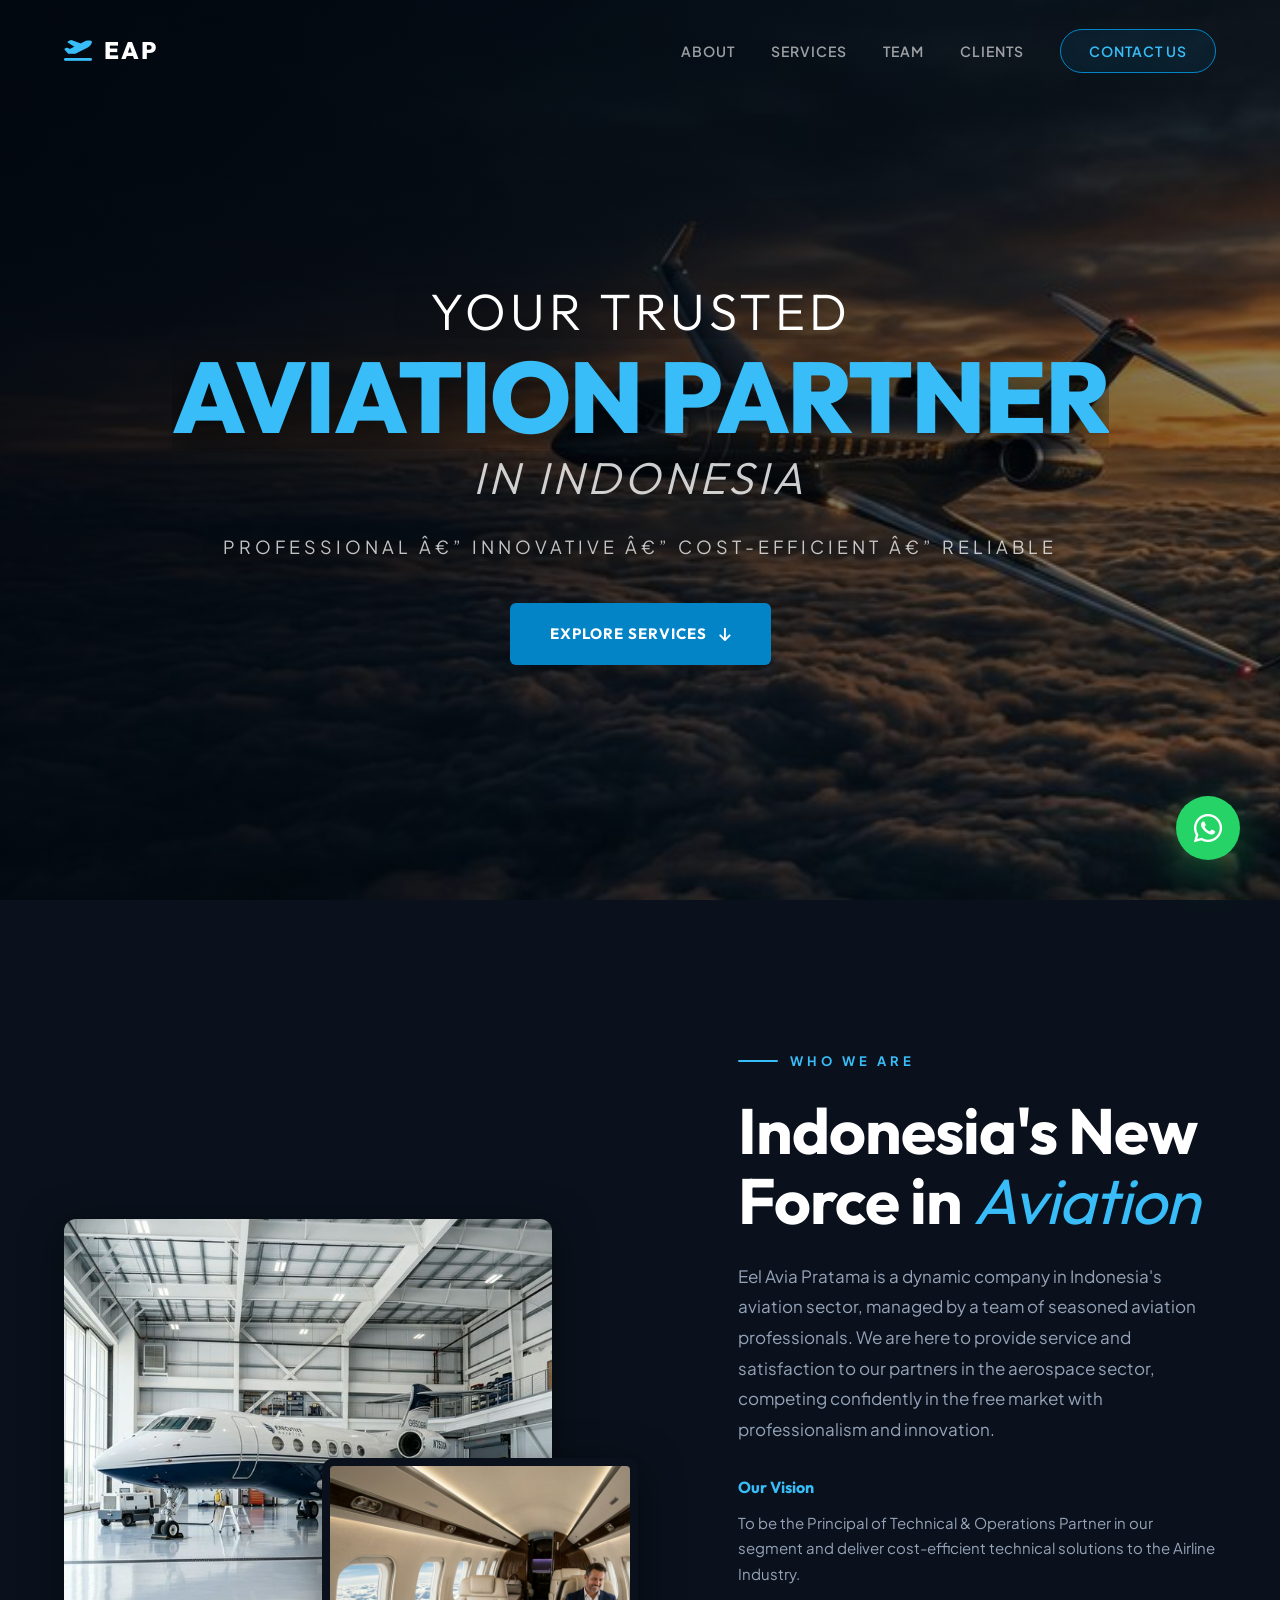
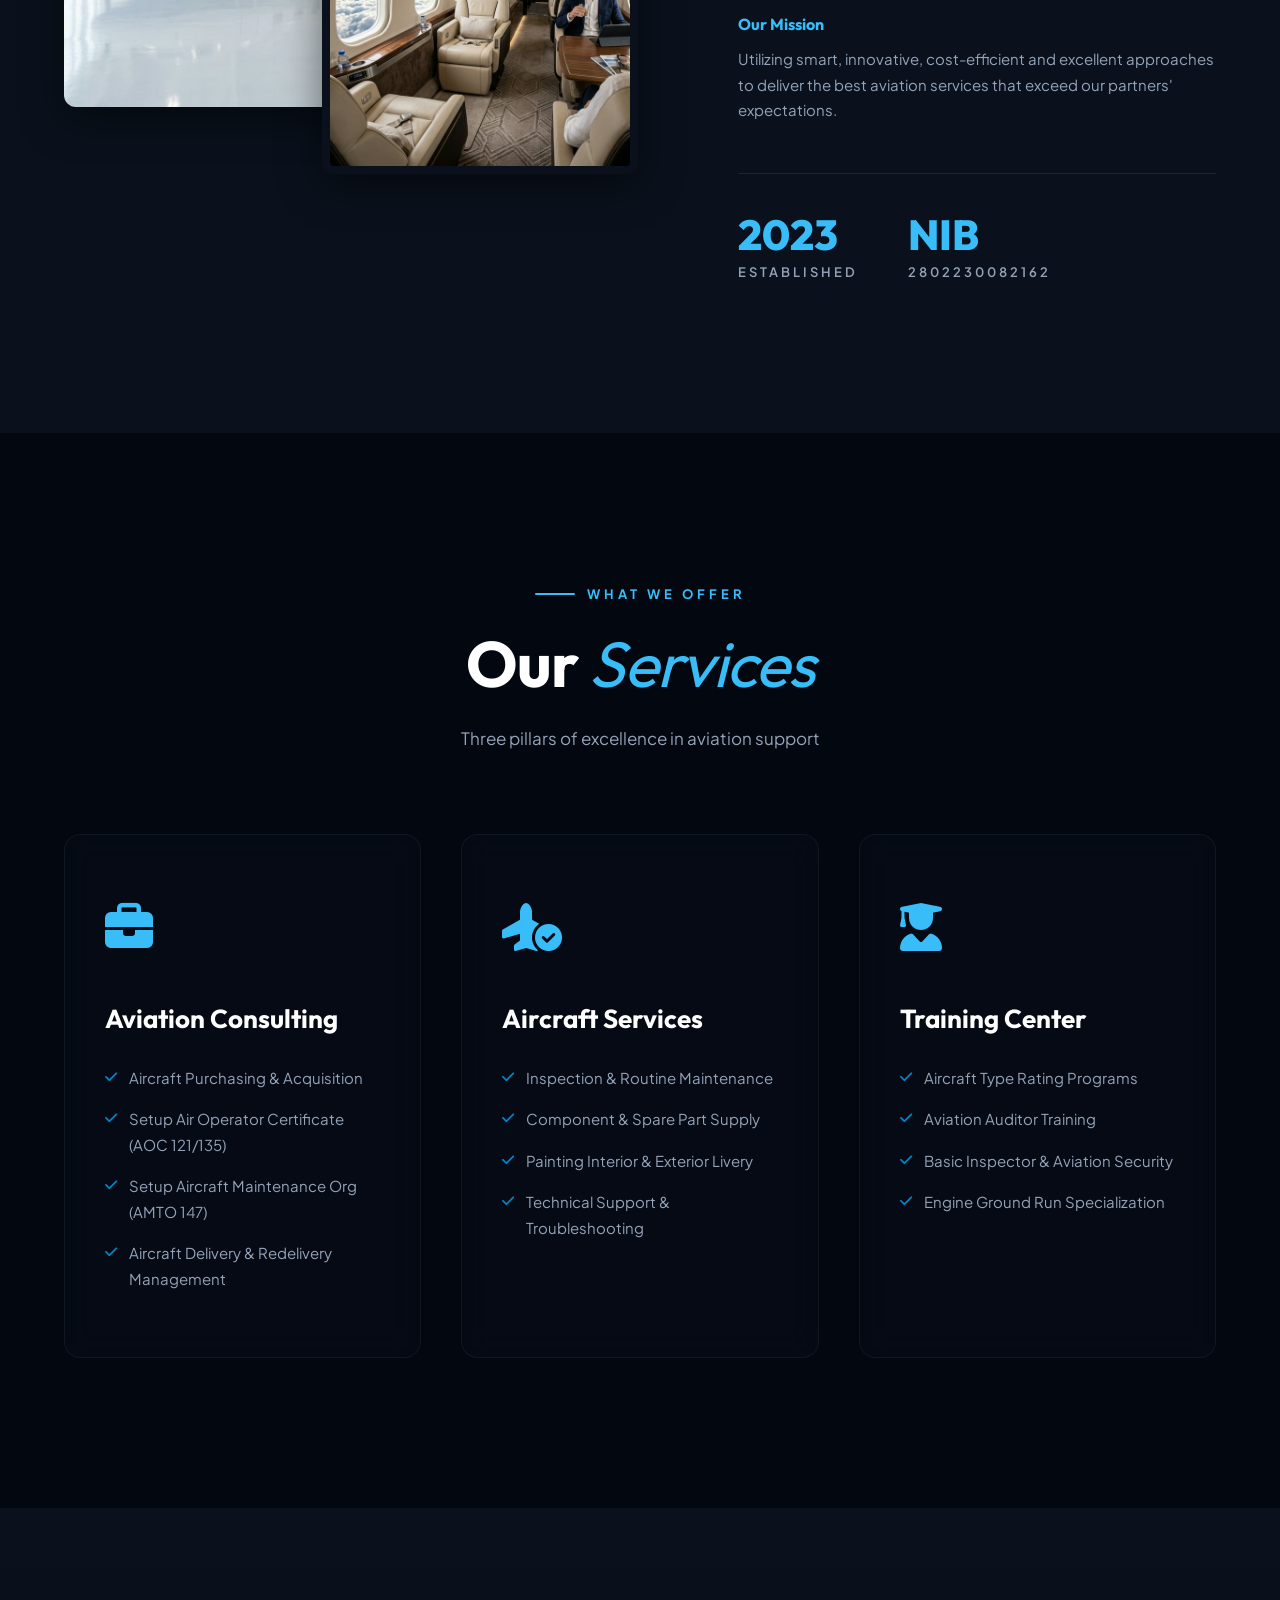
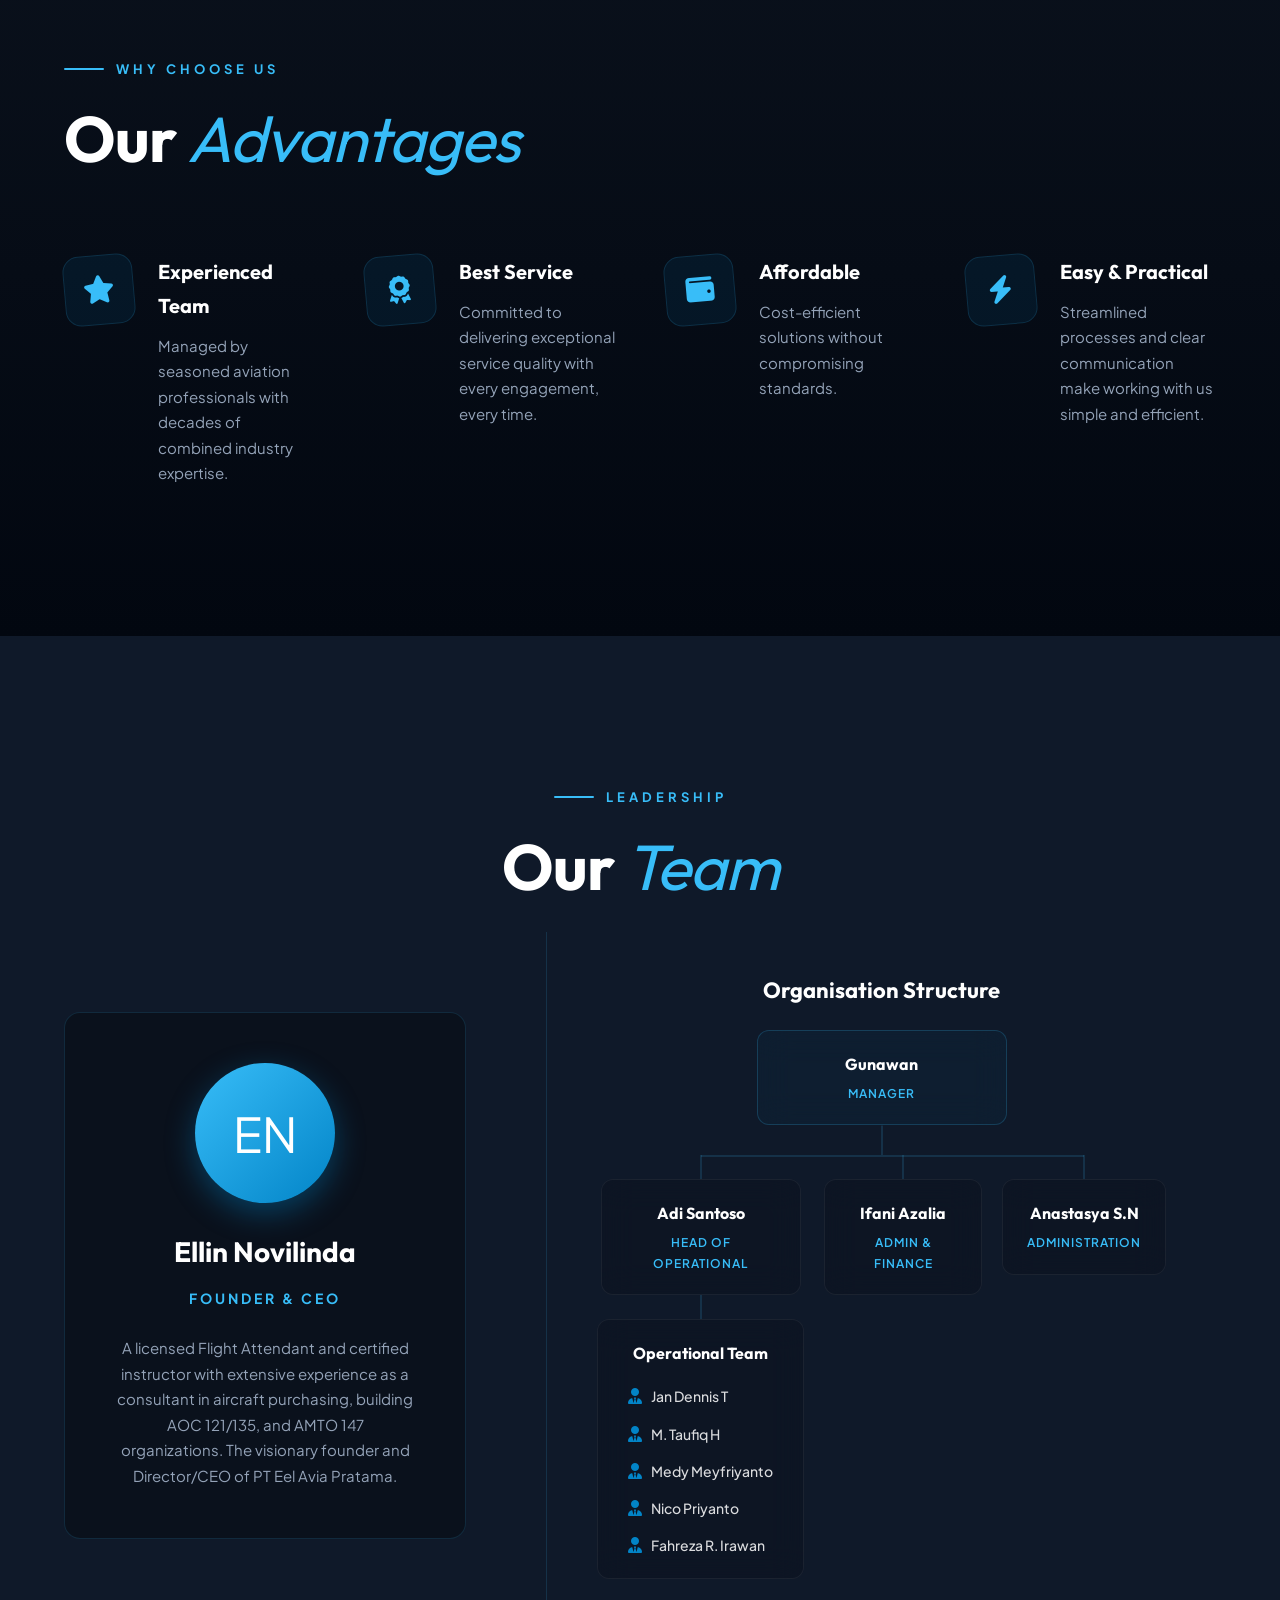
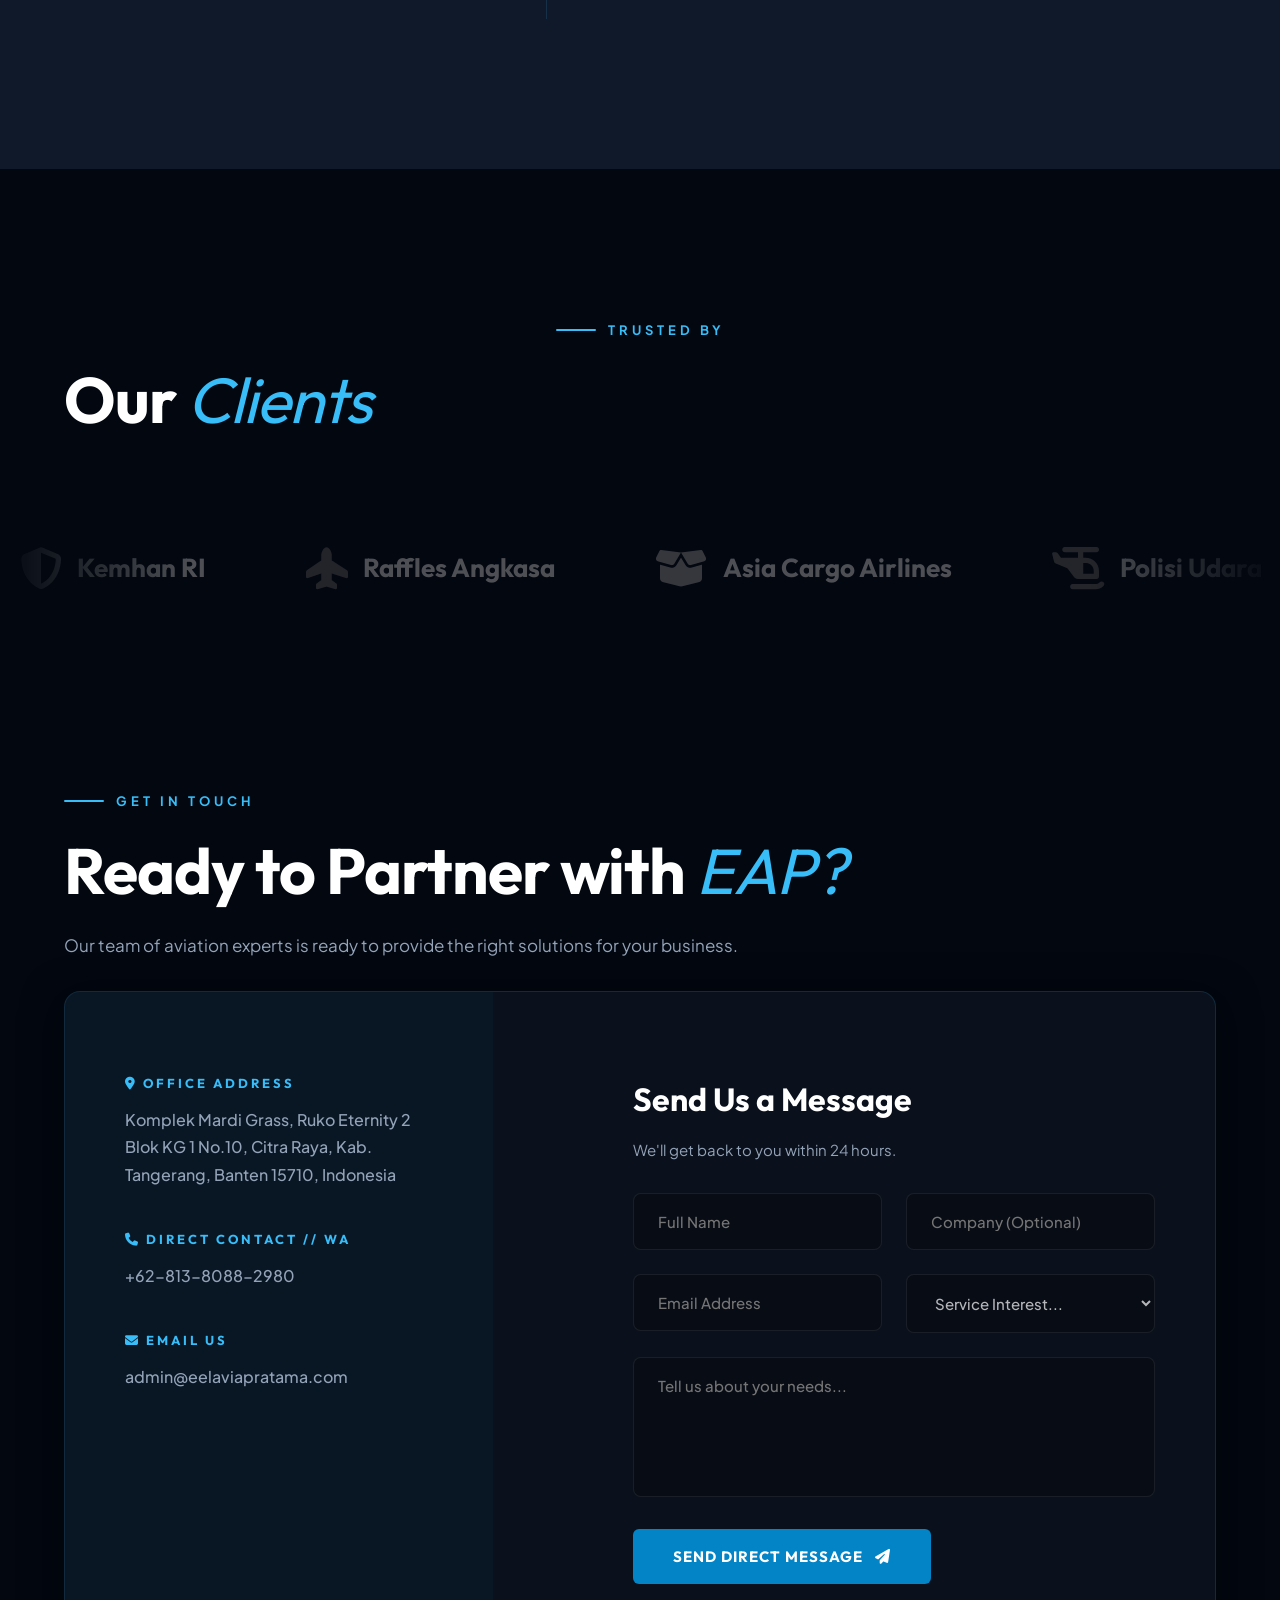
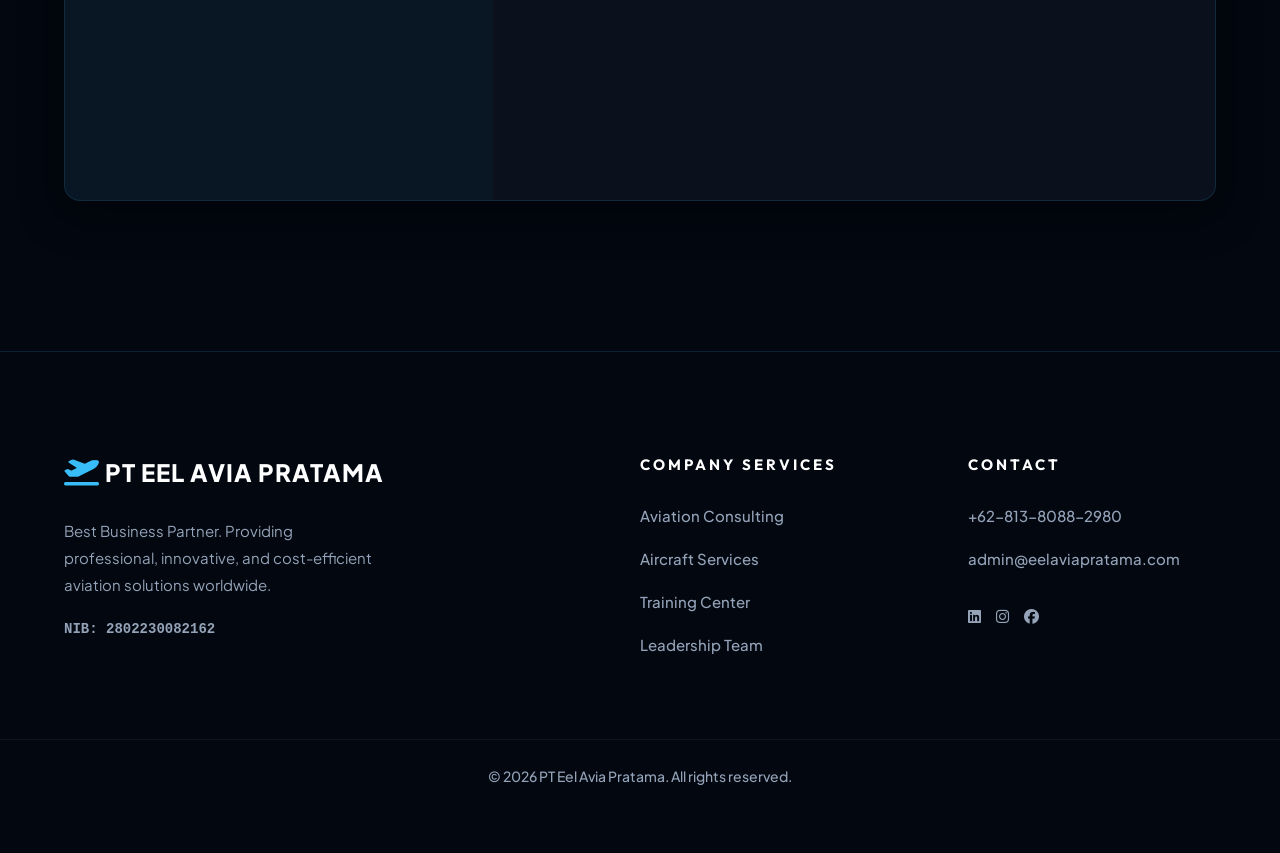
==== commit 2bf0d79a: "update besar" ====
--- a/index.html
+++ b/index.html
@@ -15,21 +15,20 @@
   <meta property="og:description" content="Your trusted, professional, and cost-efficient aviation partner in Indonesia.">
   <meta property="og:type" content="website">
   <meta property="og:url" content="https://www.eelaviapratama.com">
-  <!-- Place your logo URL here for social sharing -->
   <meta property="og:image" content="https://sub.eelaviapratama.com/img/logo.jpeg">
 
   <!-- Favicon -->
   <link rel="icon" href="https://sub.eelaviapratama.com/img/logo.jpeg" type="image/jpeg">
 
-  <!-- Fonts: Playfair Display for Headings, Inter for Body -->
+  <!-- Fonts: Outfit for Headings, Plus Jakarta Sans for Body -->
   <link rel="preconnect" href="https://fonts.googleapis.com">
   <link rel="preconnect" href="https://fonts.gstatic.com" crossorigin>
-  <link href="https://fonts.googleapis.com/css2?family=Inter:wght@300;400;500;600&family=Playfair+Display:wght@400;600;700;800&display=swap" rel="stylesheet">
+  <link href="https://fonts.googleapis.com/css2?family=Outfit:wght@300;400;600;700;800&family=Plus+Jakarta+Sans:wght@400;500;600;700&display=swap" rel="stylesheet">
   
   <!-- Font Awesome -->
   <link rel="stylesheet" href="https://cdnjs.cloudflare.com/ajax/libs/font-awesome/6.4.0/css/all.min.css">
   
-  <!-- Custom Icy Blue CSS -->
+  <!-- Custom Anti-Gravity CSS -->
   <link rel="stylesheet" href="css/style.css">
 </head>
 <body>
@@ -75,7 +74,6 @@
     <div class="hero-bg"></div>
     <div class="hero-overlay"></div>
     <div class="hero-plane">
-      <!-- Fixed the backwards plane scaleX via CSS now -->
       <svg viewBox="0 0 200 80" fill="none" xmlns="http://www.w3.org/2000/svg">
         <path d="M20 40 L160 15 L180 40 L160 50 Z" fill="white" opacity="0.95"/>
         <path d="M80 40 L130 20 L140 40 Z" fill="#0284c7"/>
@@ -87,15 +85,16 @@
       </svg>
     </div>
 
+    <!-- Anti-Gravity Staggered Text -->
     <div class="container relative z-10" style="width: 100%; display: flex; justify-content: center;">
-      <div class="hero-center reveal delay-1">
+      <div class="hero-center">
         <h1 class="hero-headline">
-          <span class="hl-light">Your Trusted</span><br>
-          <span class="hl-bold">Aviation Partner</span><br>
-          <span class="hl-light hl-italic">In Indonesia</span>
+          <span class="hl-light"><span class="text-inner">Your Trusted</span></span>
+          <span class="hl-bold"><span class="text-inner">Aviation Partner</span></span>
+          <span class="hl-light hl-italic"><span class="text-inner">In Indonesia</span></span>
         </h1>
         <p class="desc">Professional â€” Innovative â€” Cost-Efficient â€” Reliable</p>
-        <div style="display:flex; justify-content:center; margin-top:40px;">
+        <div class="hero-btns" style="display:flex; justify-content:center; margin-top:40px;">
           <a href="#services" class="btn-primary">Explore Services <i class="fa-solid fa-arrow-down"></i></a>
         </div>
       </div>
@@ -107,9 +106,7 @@
     <div class="container">
       <div class="about-grid">
         <div class="about-images reveal">
-          <!-- Replaced Unsplash with Local Image -->
           <img src="images/about.png" alt="Hangar Operations" class="about-img-main">
-          <!-- Second local image for the overlapping effect -->
           <img src="images/charter.png" alt="Luxury Cabin" class="about-img-sub">
         </div>
         <div class="about-content reveal delay-1">
@@ -118,12 +115,12 @@
           <p class="desc">Eel Avia Pratama is a dynamic company in Indonesia's aviation sector, managed by a team of seasoned aviation professionals. We are here to provide service and satisfaction to our partners in the aerospace sector, competing confidently in the free market with professionalism and innovation.</p>
           
           <div style="margin-bottom: 25px;">
-            <h4 style="font-family: 'Inter', sans-serif; font-size:16px; color:var(--light-blue); margin-bottom:8px;">Our Vision</h4>
-            <p style="font-size:14px; color:var(--text-muted);">To be the Principal of Technical & Operations Partner in our segment and deliver cost-efficient technical solutions to the Airline Industry.</p>
+            <h4 style="font-family: 'Outfit', sans-serif; font-size:16px; color:var(--light-blue); margin-bottom:8px;">Our Vision</h4>
+            <p style="font-size:15px; color:var(--text-muted);">To be the Principal of Technical & Operations Partner in our segment and deliver cost-efficient technical solutions to the Airline Industry.</p>
           </div>
           <div>
-            <h4 style="font-family: 'Inter', sans-serif; font-size:16px; color:var(--light-blue); margin-bottom:8px;">Our Mission</h4>
-            <p style="font-size:14px; color:var(--text-muted);">Utilizing smart, innovative, cost-efficient and excellent approaches to deliver the best aviation services that exceed our partners' expectations.</p>
+            <h4 style="font-family: 'Outfit', sans-serif; font-size:16px; color:var(--light-blue); margin-bottom:8px;">Our Mission</h4>
+            <p style="font-size:15px; color:var(--text-muted);">Utilizing smart, innovative, cost-efficient and excellent approaches to deliver the best aviation services that exceed our partners' expectations.</p>
           </div>
 
           <div class="about-stats">
@@ -141,17 +138,16 @@
     </div>
   </section>
 
-  <!-- SERVICES (Cards Grid Layout) -->
+  <!-- SERVICES (Glassmorphism Levitation Cards) -->
   <section class="services section" id="services">
     <div class="container">
-      <div style="text-align: center; margin-bottom: 60px;" class="reveal">
+      <div style="text-align: center; margin-bottom: 30px;" class="reveal">
         <div class="section-tag" style="justify-content: center;">What We Offer</div>
         <h2 class="section-title">Our <span class="highlight">Services</span></h2>
         <p class="desc" style="max-width: 600px; margin: 0 auto;">Three pillars of excellence in aviation support</p>
       </div>
 
       <div class="services-grid">
-        <!-- Service 1 -->
         <div class="srv-card reveal">
           <div class="srv-icon"><i class="fa-solid fa-briefcase"></i></div>
           <h3>Aviation Consulting</h3>
@@ -162,7 +158,6 @@
             <li><i class="fa-solid fa-check"></i> <span>Aircraft Delivery & Redelivery Management</span></li>
           </ul>
         </div>
-        <!-- Service 2 -->
         <div class="srv-card reveal delay-1">
           <div class="srv-icon"><i class="fa-solid fa-plane-circle-check"></i></div>
           <h3>Aircraft Services</h3>
@@ -173,7 +168,6 @@
             <li><i class="fa-solid fa-check"></i> <span>Technical Support & Troubleshooting</span></li>
           </ul>
         </div>
-        <!-- Service 3 -->
         <div class="srv-card reveal delay-2">
           <div class="srv-icon"><i class="fa-solid fa-user-graduate"></i></div>
           <h3>Training Center</h3>
@@ -208,7 +202,7 @@
   <!-- TEAM / ORG CHART -->
   <section class="team section" id="team">
     <div class="container">
-      <div style="text-align: center; margin-bottom: 60px;" class="reveal">
+      <div style="text-align: center; margin-bottom: 30px;" class="reveal">
         <div class="section-tag" style="justify-content: center;">Leadership</div>
         <h2 class="section-title">Our <span class="highlight">Team</span></h2>
       </div>
@@ -218,34 +212,47 @@
           <div class="founder-avatar">EN</div>
           <h3>Ellin Novilinda</h3>
           <span>Founder & CEO</span>
-          <p style="margin-top:20px; font-size:14px; color:var(--text-muted); line-height:1.7;">A licensed Flight Attendant and certified instructor with extensive experience as a consultant in aircraft purchasing, building AOC 121/135, and AMTO 147 organizations. The visionary founder and Director/CEO of PT Eel Avia Pratama.</p>
+          <p style="margin-top:24px; font-size:15px; color:var(--text-muted); line-height:1.7;">A licensed Flight Attendant and certified instructor with extensive experience as a consultant in aircraft purchasing, building AOC 121/135, and AMTO 147 organizations. The visionary founder and Director/CEO of PT Eel Avia Pratama.</p>
         </div>
 
         <div class="org-chart-box reveal delay-1">
-          <h4 style="font-size: 20px; margin-bottom: 30px; font-family:'Inter',sans-serif;">Organisation Structure</h4>
+          <h4 style="font-size: 22px; margin-bottom: 20px; font-family:'Outfit',sans-serif; text-align:center;">Organisation Structure</h4>
           
-          <div class="org-row">
-            <div class="org-node"><h5>Gunawan</h5><p>Manager</p></div>
-          </div>
-          
-          <div class="org-row">
-            <div class="org-node"><h5>Adi Santoso</h5><p>Head of Operational</p></div>
-            <div class="org-node"><h5>Ifani Azalia</h5><p>Admin & Finance</p></div>
-            <div class="org-node"><h5>Anastasya S.N</h5><p>Administration</p></div>
-          </div>
-
-          <div class="org-row">
-            <div class="org-node" style="width: 100%;">
-              <h5>Operational Team</h5>
-              <p style="text-transform: none;">Jan Dennis T &bull; M. Taufiq H &bull; Medy Meyfriyanto &bull; Nico Priyanto</p>
-            </div>
-          </div>
-        </div>
-      </div>
-    </div>
-  </section>
-
-  <!-- CLIENTS TICKER -->
+          <div class="modern-org-chart">
+            <div class="org-node head-node">
+               <h5>Gunawan</h5><p>Manager</p>
+            </div>
+            <div class="org-line-vertical"></div>
+            
+            <div class="org-level-branches">
+              <div class="org-branch">
+                 <div class="org-node"><h5>Adi Santoso</h5><p>Head of Operational</p></div>
+                 <div class="org-line-vertical" style="height: 24px; position:relative; z-index:0;"></div>
+                 <div class="org-node team-node" style="margin-top:0; padding:20px 30px; text-align:left;">
+                   <h5 style="text-align:center;">Operational Team</h5>
+                   <ul style="list-style:none; padding:0; margin-top:15px; display:flex; flex-direction:column; gap:10px;">
+                     <li style="white-space:nowrap;"><i class="fa-solid fa-user-tie" style="color:var(--primary-blue); width:20px;"></i> <span style="font-size:14px; font-family:'Plus Jakarta Sans',sans-serif; color:rgba(255,255,255,0.85); font-weight:500;">Jan Dennis T</span></li>
+                     <li style="white-space:nowrap;"><i class="fa-solid fa-user-tie" style="color:var(--primary-blue); width:20px;"></i> <span style="font-size:14px; font-family:'Plus Jakarta Sans',sans-serif; color:rgba(255,255,255,0.85); font-weight:500;">M. Taufiq H</span></li>
+                     <li style="white-space:nowrap;"><i class="fa-solid fa-user-tie" style="color:var(--primary-blue); width:20px;"></i> <span style="font-size:14px; font-family:'Plus Jakarta Sans',sans-serif; color:rgba(255,255,255,0.85); font-weight:500;">Medy Meyfriyanto</span></li>
+                     <li style="white-space:nowrap;"><i class="fa-solid fa-user-tie" style="color:var(--primary-blue); width:20px;"></i> <span style="font-size:14px; font-family:'Plus Jakarta Sans',sans-serif; color:rgba(255,255,255,0.85); font-weight:500;">Nico Priyanto</span></li>
+                     <li style="white-space:nowrap;"><i class="fa-solid fa-user-tie" style="color:var(--primary-blue); width:20px;"></i> <span style="font-size:14px; font-family:'Plus Jakarta Sans',sans-serif; color:rgba(255,255,255,0.85); font-weight:500;">Fahreza R. Irawan</span></li>
+                   </ul>
+                 </div>
+              </div>
+              <div class="org-branch">
+                 <div class="org-node"><h5>Ifani Azalia</h5><p>Admin & Finance</p></div>
+              </div>
+              <div class="org-branch">
+                 <div class="org-node"><h5>Anastasya S.N</h5><p>Administration</p></div>
+              </div>
+            </div>
+          </div>
+        </div>
+      </div>
+    </div>
+  </section>
+
+  <!-- CLIENTS TICKER (Interactive SVG Marquee) -->
   <section class="clients section" id="clients" style="background:var(--bg-deep); padding-bottom:0;">
     <div class="container text-center reveal">
       <div class="section-tag" style="justify-content: center;">Trusted By</div>
@@ -254,22 +261,51 @@
     
     <div class="clients-ticker-wrap">
       <div class="clients-ticker">
-        <!-- Replaced Boxy Logos with elegant text for lux feel -->
-        <span class="client-name">Kementerian Pertahanan RI</span> &bull; 
-        <span class="client-name">Raffles Global Angkasa</span> &bull; 
-        <span class="client-name">Asia Cargo Airlines</span> &bull; 
-        <span class="client-name">Polisi Udara</span> &bull; 
-        <span class="client-name">Pura Aviation</span> &bull; 
-        <span class="client-name">World Cargo Airlines</span> &bull; 
-        <span class="client-name">Express Cargo Airlines</span> &bull; 
-        <span class="client-name">PT. Atamora Tehnik Makmur</span> &bull; 
-        <span class="client-name">JAS AERO Engineering</span> &bull; 
-        <!-- Duplicated for seamless loop -->
-        <span class="client-name">Kementerian Pertahanan RI</span> &bull; 
-        <span class="client-name">Raffles Global Angkasa</span> &bull; 
-        <span class="client-name">Asia Cargo Airlines</span> &bull; 
-        <span class="client-name">Polisi Udara</span> &bull; 
-        <span class="client-name">Pura Aviation</span> &bull; 
+        <!-- Using FA standard icons as placeholder logos to construct the visual marquee requirement -->
+        <div class="client-logo-box">
+          <i class="fa-solid fa-shield-halved"></i> <span>Kemhan RI</span>
+        </div>
+        <div class="client-logo-box">
+          <i class="fa-solid fa-plane-up" style="color:var(--primary-blue);"></i> <span>Raffles Angkasa</span>
+        </div>
+        <div class="client-logo-box">
+          <i class="fa-solid fa-box-open" style="color:#d4af37;"></i> <span>Asia Cargo Airlines</span>
+        </div>
+        <div class="client-logo-box">
+          <i class="fa-solid fa-helicopter" style="color:#e05555;"></i> <span>Polisi Udara</span>
+        </div>
+        <div class="client-logo-box">
+          <i class="fa-solid fa-plane" style="color:#0ea5e9;"></i> <span>Pura Aviation</span>
+        </div>
+        <div class="client-logo-box">
+          <i class="fa-solid fa-globe" style="color:#25d366;"></i> <span>World Cargo Airlines</span>
+        </div>
+        <div class="client-logo-box">
+          <i class="fa-solid fa-truck-fast" style="color:red;"></i> <span>Express Cargo</span>
+        </div>
+        <div class="client-logo-box">
+          <i class="fa-solid fa-industry" style="color:orange;"></i> <span>PT Atamora</span>
+        </div>
+        <div class="client-logo-box">
+          <i class="fa-solid fa-wrench" style="color:grey;"></i> <span>JAS AERO Engineering</span>
+        </div>
+        
+        <!-- Duplicated to ensure perfectly seamless loop -->
+        <div class="client-logo-box">
+          <i class="fa-solid fa-shield-halved"></i> <span>Kemhan RI</span>
+        </div>
+        <div class="client-logo-box">
+          <i class="fa-solid fa-plane-up" style="color:var(--primary-blue);"></i> <span>Raffles Angkasa</span>
+        </div>
+        <div class="client-logo-box">
+          <i class="fa-solid fa-box-open" style="color:#d4af37;"></i> <span>Asia Cargo Airlines</span>
+        </div>
+        <div class="client-logo-box">
+          <i class="fa-solid fa-helicopter" style="color:#e05555;"></i> <span>Polisi Udara</span>
+        </div>
+        <div class="client-logo-box">
+          <i class="fa-solid fa-plane" style="color:#0ea5e9;"></i> <span>Pura Aviation</span>
+        </div>
       </div>
     </div>
   </section>
@@ -297,7 +333,6 @@
             <p>admin@eelaviapratama.com</p>
           </div>
 
-          <!-- MAP MOVED HERE: Below the contact information -->
           <div class="map-container">
             <iframe src="https://maps.google.com/maps?q=Komplek+Mardi+Grass+Ruko+Eternity+2+Blok+KG+1+No.10+Citra+Raya+Kab.+Tangerang+Banten+15710&output=embed&z=17" allowfullscreen="" loading="lazy" referrerpolicy="no-referrer-when-downgrade" title="Lokasi PT Eel Avia Pratama"></iframe>
           </div>
@@ -305,8 +340,8 @@
 
         <!-- Right: PHP Contact Form -->
         <div class="contact-form-side">
-          <h3 style="font-family:'Playfair Display',serif; font-size:28px; margin-bottom:10px;">Send Us a Message</h3>
-          <p class="desc" style="font-size:14px;">We'll get back to you within 24 hours.</p>
+          <h3 style="font-family:'Outfit',serif; font-size:32px; margin-bottom:10px;">Send Us a Message</h3>
+          <p class="desc" style="font-size:15px;">We'll get back to you within 24 hours.</p>
 
           <form id="contactForm">
             <div class="form-row">
@@ -329,7 +364,7 @@
               <textarea id="message" name="message" class="form-control" placeholder="Tell us about your needs..." required></textarea>
             </div>
             <button type="submit" class="btn-primary w-100" id="submitBtn">Send Direct Message <i class="fa-solid fa-paper-plane"></i></button>
-            <p id="formResponse" style="margin-top:15px; font-size:14px; display:none;"></p>
+            <p id="formResponse" style="margin-top:15px; font-size:15px; display:none; font-weight:600;"></p>
           </form>
         </div>
       </div>
@@ -342,7 +377,7 @@
       <div>
         <div class="footer-logo"><i class="fa-solid fa-plane-departure"></i> PT EEL AVIA PRATAMA</div>
         <p class="footer-desc">Best Business Partner. Providing professional, innovative, and cost-efficient aviation solutions worldwide.</p>
-        <p style="font-size:12px; font-family:monospace; color:var(--text-muted); margin-top:20px;">NIB: 2802230082162</p>
+        <p style="font-size:14px; font-family:monospace; color:var(--text-muted); margin-top:20px; font-weight:600;">NIB: 2802230082162</p>
       </div>
       <div>
         <h4>Company Services</h4>
@@ -358,7 +393,7 @@
         <ul>
           <li><a href="tel:+6281380882980">+62-813-8088-2980</a></li>
           <li><a href="mailto:admin@eelaviapratama.com">admin@eelaviapratama.com</a></li>
-          <li style="margin-top: 10px; display:flex; gap:15px; font-size:18px;">
+          <li style="margin-top: 15px; display:flex; gap:15px; font-size:22px;">
             <a href="#"><i class="fa-brands fa-linkedin"></i></a>
             <a href="#"><i class="fa-brands fa-instagram"></i></a>
             <a href="#"><i class="fa-brands fa-facebook"></i></a>
@@ -367,7 +402,7 @@
       </div>
     </div>
     <div style="border-top:1px solid rgba(255,255,255,0.05); text-align:center; padding: 25px 0;">
-      <p style="font-size:13px; color:var(--text-muted);">&copy; 2026 PT Eel Avia Pratama. All rights reserved.</p>
+      <p style="font-size:14px; color:var(--text-muted); font-weight:500;">&copy; 2026 PT Eel Avia Pratama. All rights reserved.</p>
     </div>
   </footer>
 
--- a/css/style.css
+++ b/css/style.css
@@ -1,5 +1,6 @@
 /* =====================================================
-   PT EEL AVIA PRATAMA â€” Icy Blue Luxury Theme
+   PT EEL AVIA PRATAMA â€” Anti-Gravity Premium Theme
+   Fonts: Outfit (Headings) + Plus Jakarta Sans (Body)
    ===================================================== */
 
 /* ===== RESET & VARIABLES ===== */
@@ -20,24 +21,24 @@
   --text-muted: #94a3b8;
   --border-light: rgba(56, 189, 248, 0.15);
   
-  --shadow-glow: 0 0 20px rgba(2, 132, 199, 0.4);
+  --shadow-glow: 0 20px 40px rgba(2, 132, 199, 0.25);
   --shadow-soft: 0 10px 40px rgba(0,0,0,0.5);
   
-  --ease: cubic-bezier(0.25, 1, 0.3, 1);
+  --ease: cubic-bezier(0.16, 1, 0.3, 1);
 }
 
 html { scroll-behavior: smooth; overflow-x: hidden; }
 body {
-  font-family: 'Inter', sans-serif;
+  font-family: 'Plus Jakarta Sans', sans-serif;
   background: var(--bg-deep);
   color: var(--white);
   overflow-x: hidden;
-  line-height: 1.6;
+  line-height: 1.7;
 }
 
 /* Typography */
-h1, h2, h3, h4 {
-  font-family: 'Playfair Display', serif;
+h1, h2, h3, h4, h5, h6 {
+  font-family: 'Outfit', sans-serif;
   font-weight: 700;
   color: var(--white);
 }
@@ -56,15 +57,15 @@
 }
 .loader.hidden { opacity: 0; visibility: hidden; pointer-events: none; }
 .loader-logo {
-  font-family: 'Playfair Display', serif; font-size: 32px; font-weight: 700;
-  letter-spacing: 6px; color: var(--white);
+  font-family: 'Outfit', sans-serif; font-size: 36px; font-weight: 800;
+  letter-spacing: 8px; color: var(--white);
   animation: pulse 2s infinite;
 }
 .loader-logo span { color: var(--light-blue); }
 .loader-bar {
-  width: 250px; height: 1px;
+  width: 250px; height: 2px;
   background: rgba(255,255,255,0.1); 
-  position: relative; overflow: hidden;
+  position: relative; overflow: hidden; border-radius: 4px;
 }
 .loader-fill {
   position: absolute; top: 0; left: 0; height: 100%; width: 0%;
@@ -75,41 +76,49 @@
 @keyframes pulse { 0%, 100% { opacity: 0.7; } 50% { opacity: 1; } }
 @keyframes fillBar { to { width: 100%; } }
 
-/* ===== NAVIGATION ===== */
+/* ===== NAVIGATION (Floating Pill) ===== */
 nav {
-  position: fixed; top: 0; width: 100%; z-index: 200;
-  padding: 24px 5%;
+  position: fixed; top: 0; left: 0; width: 100%; z-index: 200;
+  padding: 30px 5%;
   display: flex; justify-content: space-between; align-items: center;
-  transition: all 0.4s var(--ease);
+  transition: all 0.5s var(--ease);
 }
 nav.scrolled {
-  background: var(--nav-bg);
-  backdrop-filter: blur(12px);
-  padding: 16px 5%;
-  border-bottom: 1px solid var(--border-light);
+  padding: 16px 40px;
+  background: rgba(10, 17, 28, 0.65);
+  backdrop-filter: blur(24px) saturate(180%);
+  -webkit-backdrop-filter: blur(24px) saturate(180%);
+  border: 1px solid rgba(56, 189, 248, 0.15);
+  border-radius: 50px;
+  width: 90%; max-width: 1100px;
+  top: 24px; left: 50%; transform: translateX(-50%);
+  box-shadow: 0 20px 40px rgba(0, 0, 0, 0.4), inset 0 1px 0 rgba(255,255,255,0.1);
 }
 .nav-logo {
-  font-family: 'Playfair Display', serif; font-size: 24px; font-weight: 700;
+  font-family: 'Outfit', sans-serif; font-size: 24px; font-weight: 800;
   letter-spacing: 2px; color: var(--white); display: flex; align-items: center; gap: 10px;
 }
 .nav-logo i { color: var(--light-blue); font-size: 1.4rem; }
-.nav-links { display: flex; gap: 32px; align-items: center; }
+.nav-links { display: flex; gap: 36px; align-items: center; }
 .nav-links a {
-  font-size: 14px; font-weight: 500; letter-spacing: 1px; text-transform: uppercase;
-  color: var(--text-muted); padding-bottom: 4px; position: relative;
+  font-size: 14px; font-weight: 600; letter-spacing: 1px; text-transform: uppercase;
+  color: rgba(255,255,255,0.6); padding-bottom: 4px; position: relative;
+  transition: color 0.3s;
 }
 .nav-links a::after {
-  content: ''; position: absolute; bottom: 0; left: 0; width: 0; height: 1px;
-  background: var(--light-blue); transition: width 0.3s;
+  content: ''; position: absolute; bottom: 0; left: 0; width: 0; height: 2px;
+  background: var(--light-blue); transition: width 0.3s; border-radius: 2px;
 }
 .nav-links a:hover, .nav-links a.active { color: var(--white); }
 .nav-links a:hover::after, .nav-links a.active::after { width: 100%; }
 .nav-cta {
-  background: transparent; border: 1px solid var(--primary-blue);
-  padding: 10px 24px !important; border-radius: 4px; color: var(--light-blue) !important;
+  background: rgba(2, 132, 199, 0.1); border: 1px solid var(--primary-blue);
+  padding: 12px 28px !important; border-radius: 30px; color: var(--light-blue) !important;
+  font-family: 'Plus Jakarta Sans', sans-serif; font-weight: 600;
+  transition: all 0.4s var(--ease);
 }
 .nav-cta::after { display: none !important; }
-.nav-cta:hover { background: var(--primary-blue); color: var(--white) !important; box-shadow: var(--shadow-glow); }
+.nav-cta:hover { background: var(--primary-blue); color: var(--white) !important; box-shadow: var(--shadow-glow); transform: translateY(-2px); }
 
 .menu-toggle { display: none; cursor: pointer; flex-direction: column; gap: 5px; }
 .menu-toggle span { display: block; width: 25px; height: 2px; background: var(--white); transition: 0.3s; }
@@ -117,63 +126,77 @@
 /* Mobile Menu */
 .mobile-menu {
   position: fixed; top: 0; right: -100%; width: 300px; height: 100vh;
-  background: var(--bg-surface); z-index: 190; padding: 100px 40px;
-  transition: right 0.4s var(--ease); border-left: 1px solid var(--border-light);
+  background: rgba(10, 17, 28, 0.95); backdrop-filter: blur(20px); z-index: 190; padding: 100px 40px;
+  transition: right 0.5s var(--ease); border-left: 1px solid var(--border-light);
 }
 .mobile-menu.open { right: 0; }
-.mobile-menu ul { display: flex; flex-direction: column; gap: 20px; }
-
-/* ===== SECTION UTILS ===== */
-.section { padding: 120px 0; position: relative; }
+.mobile-menu ul { display: flex; flex-direction: column; gap: 25px; }
+
+/* ===== SECTION UTILS (Anti-Gravity Whitespace) ===== */
+.section { padding: 150px 0; position: relative; }
 .container { max-width: 1280px; margin: 0 auto; padding: 0 5%; }
 .section-tag {
-  display: inline-block; font-size: 12px; font-weight: 600; letter-spacing: 3px;
-  text-transform: uppercase; color: var(--light-blue); margin-bottom: 20px;
-  display: flex; align-items: center; gap: 10px;
-}
-.section-tag::before { content: ''; width: 40px; height: 1px; background: var(--light-blue); }
-.section-title { font-size: clamp(36px, 5vw, 56px); line-height: 1.1; margin-bottom: 24px; }
-.highlight { color: var(--light-blue); font-style: italic; }
-.desc { color: var(--text-muted); font-size: 16px; line-height: 1.8; margin-bottom: 30px; }
+  display: inline-block; font-size: 13px; font-weight: 700; letter-spacing: 4px;
+  text-transform: uppercase; color: var(--light-blue); margin-bottom: 24px;
+  display: flex; align-items: center; gap: 12px; font-family: 'Plus Jakarta Sans', sans-serif;
+}
+.section-tag::before { content: ''; width: 40px; height: 2px; background: var(--light-blue); border-radius: 2px; }
+.section-title { font-size: clamp(42px, 5vw, 64px); line-height: 1.1; margin-bottom: 24px; letter-spacing: -1px; }
+.highlight { color: var(--light-blue); font-style: italic; font-weight: 400; }
+.desc { color: var(--text-muted); font-size: 17px; line-height: 1.8; margin-bottom: 30px; font-weight: 400; }
 
 .btn-primary {
-  display: inline-flex; align-items: center; gap: 10px;
+  display: inline-flex; align-items: center; gap: 12px;
   background: var(--primary-blue); color: var(--white);
-  padding: 16px 32px; font-size: 14px; font-weight: 600; letter-spacing: 1px; text-transform: uppercase;
-  border: none; cursor: pointer; transition: all 0.3s; border-radius: 4px;
-}
-.btn-primary:hover { background: var(--accent-blue); box-shadow: var(--shadow-glow); transform: translateY(-2px); }
-
-/* Reveals */
-.reveal { opacity: 0; transform: translateY(40px); transition: all 1s var(--ease); }
+  padding: 18px 40px; font-size: 15px; font-weight: 700; letter-spacing: 1px; text-transform: uppercase;
+  border: none; cursor: pointer; transition: all 0.4s var(--ease); border-radius: 6px;
+  font-family: 'Outfit', sans-serif;
+}
+.btn-primary:hover { background: var(--accent-blue); box-shadow: var(--shadow-glow); transform: translateY(-4px); }
+
+/* Defines smooth floating reveals */
+.reveal { opacity: 0; transform: translateY(60px); transition: all 1.2s var(--ease); }
 .reveal.visible { opacity: 1; transform: translateY(0); }
-.delay-1 { transition-delay: 0.1s; }
-.delay-2 { transition-delay: 0.2s; }
-
-/* ===== HERO (Differentiated) ===== */
-.hero { height: 100vh; min-height: 800px; display: flex; align-items: center; position: relative; overflow: hidden; }
+.delay-1 { transition-delay: 0.15s; }
+.delay-2 { transition-delay: 0.3s; }
+
+/* ===== HERO (Staggered Animation) ===== */
+.hero { height: 100vh; min-height: 800px; display: flex; align-items: center; position: relative; overflow: hidden; padding-top: 50px; }
 .hero-bg {
   position: absolute; inset: 0; z-index: 0;
-  background-image: url('../images/hero.png'); /* Local image */
+  background-image: url('../images/hero.png'); 
   background-size: cover; background-position: center;
-  transform: scale(1.1); animation: panBg 20s linear infinite alternate;
-}
-@keyframes panBg { from { transform: scale(1.1) translate(0); } to { transform: scale(1.1) translate(-2%, 2%); } }
+  transform: scale(1.05); animation: panBg 20s linear infinite alternate;
+}
+@keyframes panBg { from { transform: scale(1.05) translate(0); } to { transform: scale(1.1) translate(-2%, 2%); } }
 .hero-overlay {
   position: absolute; inset: 0;
-  background: linear-gradient(90deg, var(--bg-deep) 0%, rgba(2, 7, 16, 0.7) 50%, rgba(2, 7, 16, 0.3) 100%); z-index: 1;
-}
-
-.hero-center { text-align: center; max-width: 900px; margin: 0 auto; position: relative; z-index: 10; }
-.hero-headline { font-family: 'Playfair Display', serif; line-height: 1.1; margin-bottom: 20px; color: var(--white); text-shadow: 0 10px 40px rgba(0,0,0,0.8); }
-.hl-light { font-weight: 400; font-size: clamp(32px, 4vw, 50px); letter-spacing: 2px; }
-.hl-bold { font-weight: 700; font-size: clamp(48px, 8vw, 90px); color: var(--light-blue); display: block; margin: 10px 0; }
-.hl-italic { font-style: italic; color: rgba(255,255,255,0.7); font-size: clamp(28px, 3.5vw, 40px); }
-.hero-center .desc { font-size: 16px; color: rgba(255,255,255,0.75); letter-spacing: 4px; text-transform: uppercase; font-family: 'Inter', sans-serif; font-weight: 300; text-shadow: 0 4px 20px rgba(0,0,0,0.8); margin-top: 15px; }
-
-/* Flipped Plane */
-.hero-plane { position: absolute; z-index: 5; bottom: 20%; animation: flyAcross 15s linear infinite; pointer-events: none; }
-.hero-plane svg { width: 160px; filter: drop-shadow(0 0 15px rgba(56, 189, 248, 0.5)); transform: scaleX(-1); } /* Fixed animation backward direction */
+  background: linear-gradient(135deg, rgba(2, 7, 16, 0.95) 0%, rgba(2, 7, 16, 0.6) 50%, rgba(2, 7, 16, 0.3) 100%); z-index: 1;
+}
+
+.hero-center { text-align: center; max-width: 1000px; margin: 0 auto; position: relative; z-index: 10; }
+
+/* Staggered Text Reveal */
+.hero-headline { line-height: 1.05; margin-bottom: 30px; text-shadow: 0 10px 40px rgba(0,0,0,0.8); }
+.hero-headline span { display: block; overflow: hidden; }
+.hero-headline .text-inner { display: block; clip-path: polygon(0 0, 100% 0, 100% 100%, 0% 100%); transform: translateY(120%); opacity: 0; animation: revealUp 1.2s var(--ease) forwards; }
+.hl-light .text-inner { font-weight: 300; font-size: clamp(32px, 4vw, 55px); letter-spacing: 4px; text-transform: uppercase; animation-delay: 0.1s; }
+.hl-bold .text-inner { font-weight: 800; font-size: clamp(52px, 8vw, 100px); color: var(--light-blue); margin: 5px 0; letter-spacing: -2px; text-transform: uppercase; animation-delay: 0.25s; }
+.hl-italic .text-inner { font-style: italic; color: rgba(255,255,255,0.8); font-size: clamp(28px, 3.5vw, 45px); animation-delay: 0.4s; }
+
+@keyframes revealUp { to { transform: translateY(0); opacity: 1; } }
+
+.hero-center .desc {
+  font-size: 18px; color: rgba(255,255,255,0.75); letter-spacing: 4px;
+  text-transform: uppercase; font-family: 'Plus Jakarta Sans', sans-serif; font-weight: 400;
+  text-shadow: 0 4px 20px rgba(0,0,0,0.8); margin-top: 20px;
+  opacity: 0; transform: translateY(20px); animation: revealUp 1s var(--ease) 0.6s forwards;
+}
+.hero-btns { opacity: 0; transform: translateY(20px); animation: revealUp 1s var(--ease) 0.8s forwards; }
+
+/* Plane Animation Fix (Removed scaleX so it flies forward) */
+.hero-plane { position: absolute; z-index: 5; bottom: 20%; left: -200px; animation: flyAcross 15s linear infinite; pointer-events: none; }
+.hero-plane svg { width: 160px; filter: drop-shadow(0 0 15px rgba(56, 189, 248, 0.5)); }
 @keyframes flyAcross {
   0% { left: -200px; bottom: 15%; transform: rotate(-5deg); opacity: 0; }
   10% { opacity: 1; }
@@ -184,141 +207,240 @@
 
 /* ===== ABOUT ===== */
 .about { background: var(--bg-surface); }
-.about-grid { display: grid; grid-template-columns: 1.2fr 1fr; gap: 80px; align-items: center; }
+.about-grid { display: grid; grid-template-columns: 1.2fr 1fr; gap: 100px; align-items: center; }
 .about-images { position: relative; }
-.about-img-main { border-radius: 8px; box-shadow: var(--shadow-soft); width: 85%; }
-.about-img-sub { position: absolute; bottom: -40px; right: 0; width: 50%; border-radius: 8px; border: 4px solid var(--bg-surface); box-shadow: var(--shadow-soft); }
-.about-stats { display: flex; gap: 40px; margin-top: 40px; border-top: 1px solid var(--border-light); padding-top: 30px; }
-.stat-box h4 { font-size: 36px; color: var(--light-blue); margin-bottom: 5px; }
-.stat-box p { font-size: 12px; text-transform: uppercase; letter-spacing: 2px; color: var(--text-muted); }
-
-/* ===== SERVICES (New Layout) ===== */
-.services-grid { display: grid; grid-template-columns: repeat(3, 1fr); gap: 30px; margin-top: 60px; }
+/* Parallax Image Scale on scroll entry */
+.about-img-main { border-radius: 12px; box-shadow: var(--shadow-soft); width: 85%; transform: scale(0.95); opacity: 0; transition: all 1.5s var(--ease); }
+.about-images.visible .about-img-main { transform: scale(1); opacity: 1; }
+.about-img-sub { position: absolute; bottom: -60px; right: 0; width: 55%; border-radius: 12px; border: 8px solid var(--bg-surface); box-shadow: var(--shadow-soft); transform: translateY(40px) scale(0.95); opacity: 0; transition: all 1.5s var(--ease) 0.2s; }
+.about-images.visible .about-img-sub { transform: translateY(0) scale(1); opacity: 1; }
+
+.about-stats { display: flex; gap: 50px; margin-top: 50px; border-top: 1px solid var(--border-light); padding-top: 40px; }
+.stat-box h4 { font-size: 42px; color: var(--light-blue); margin-bottom: 5px; font-weight: 800; line-height: 1; }
+.stat-box p { font-size: 13px; text-transform: uppercase; letter-spacing: 3px; color: var(--text-muted); font-weight: 600; }
+
+/* ===== SERVICES (Levitation Cards) ===== */
+.services-grid { display: grid; grid-template-columns: repeat(3, 1fr); gap: 40px; margin-top: 80px; }
 .srv-card {
-  background: var(--bg-card); border: 1px solid var(--border-light); border-radius: 8px;
-  padding: 40px 30px; transition: all 0.4s var(--ease); position: relative; overflow: hidden;
-}
-.srv-card::before {
-  content: ''; position: absolute; top: 0; left: 0; width: 100%; height: 3px;
-  background: var(--primary-blue); transform: scaleX(0); transform-origin: left; transition: transform 0.4s;
-}
-.srv-card:hover { transform: translateY(-10px); box-shadow: var(--shadow-soft); background: var(--bg-surface); }
-.srv-card:hover::before { transform: scaleX(1); }
-.srv-icon { font-size: 40px; color: var(--light-blue); margin-bottom: 24px; }
-.srv-card h3 { font-size: 24px; margin-bottom: 16px; font-family: 'Inter', sans-serif; }
-.srv-list { margin-top: 20px; }
-.srv-list li { display: flex; align-items: flex-start; gap: 10px; margin-bottom: 12px; font-size: 14px; color: var(--text-muted); }
-.srv-list li i { color: var(--primary-blue); margin-top: 4px; font-size: 12px; }
+  background: rgba(10, 17, 28, 0.4);
+  backdrop-filter: blur(16px); -webkit-backdrop-filter: blur(16px);
+  border: 1px solid rgba(255,255,255,0.05);
+  border-radius: 16px;
+  padding: 50px 40px;
+  transition: all 0.6s var(--ease);
+  transform: translateY(0);
+  position: relative; overflow: hidden;
+}
+.srv-card::after {
+  content: ''; position: absolute; top: 0; left: 0; right: 0; height: 4px;
+  background: linear-gradient(90deg, var(--light-blue), var(--primary-blue));
+  transform: scaleX(0); transform-origin: left; transition: transform 0.5s var(--ease);
+}
+.srv-card:hover {
+  transform: translateY(-16px) scale(1.02);
+  box-shadow: 0 40px 80px rgba(2, 132, 199, 0.15);
+  background: linear-gradient(145deg, rgba(2, 132, 199, 0.08), rgba(10, 17, 28, 0.6));
+  border-color: rgba(56, 189, 248, 0.2);
+}
+.srv-card:hover::after { transform: scaleX(1); }
+.srv-icon { font-size: 48px; color: var(--light-blue); margin-bottom: 30px; transition: transform 0.5s var(--ease); }
+.srv-card:hover .srv-icon { transform: scale(1.1) rotate(-5deg); }
+.srv-card h3 { font-size: 26px; margin-bottom: 20px; font-weight: 700; }
+.srv-list { margin-top: 24px; }
+.srv-list li { display: flex; align-items: flex-start; gap: 12px; margin-bottom: 16px; font-size: 15px; color: var(--text-muted); }
+.srv-list li i { color: var(--primary-blue); margin-top: 5px; font-size: 14px; }
 
 /* ===== ADVANTAGES ===== */
 .advantages { background: linear-gradient(to bottom, var(--bg-surface), var(--bg-deep)); }
-.adv-flex { display: flex; flex-wrap: wrap; gap: 40px; margin-top: 60px; }
-.adv-item { flex: 1; min-width: 250px; display: flex; gap: 20px; }
+.adv-flex { display: flex; flex-wrap: wrap; gap: 50px; margin-top: 80px; }
+.adv-item { flex: 1; min-width: 250px; display: flex; gap: 24px; transition: transform 0.4s var(--ease); }
+.adv-item:hover { transform: translateY(-5px); }
 .adv-icon-box {
-  width: 60px; height: 60px; background: rgba(2, 132, 199, 0.1); border: 1px solid var(--border-light);
-  border-radius: 50%; display: flex; align-items: center; justify-content: center; flex-shrink: 0;
-  font-size: 24px; color: var(--light-blue);
-}
-.adv-text h4 { font-family: 'Inter', sans-serif; font-size: 18px; margin-bottom: 8px; }
-.adv-text p { font-size: 14px; color: var(--text-muted); }
+  width: 70px; height: 70px; background: rgba(2, 132, 199, 0.1); border: 1px solid var(--border-light);
+  border-radius: 16px; display: flex; align-items: center; justify-content: center; flex-shrink: 0;
+  font-size: 28px; color: var(--light-blue); transform: rotate(-5deg);
+}
+.adv-text h4 { font-size: 20px; margin-bottom: 10px; font-weight: 700; }
+.adv-text p { font-size: 15px; color: var(--text-muted); }
 
 /* ===== TEAM ===== */
 .team { background: var(--bg-card); }
-.team-layout { display: grid; grid-template-columns: 1fr 2fr; gap: 60px; align-items: center; }
-.founder-box { background: var(--bg-surface); padding: 40px; border: 1px solid var(--border-light); border-radius: 8px; text-align: center; }
-.founder-avatar { width: 120px; height: 120px; border-radius: 50%; background: var(--primary-blue); color: var(--white); font-size: 40px; font-family: 'Playfair Display', serif; display: flex; align-items: center; justify-content: center; margin: 0 auto 20px; }
-.founder-box h3 { font-family: 'Inter', sans-serif; font-size: 22px; margin-bottom: 5px; }
-.founder-box span { color: var(--light-blue); font-size: 13px; text-transform: uppercase; letter-spacing: 2px; }
-
-/* Orchart simplified elegant */
-.org-chart-box { padding: 40px; border-left: 1px solid var(--border-light); }
-.org-row { display: flex; gap: 20px; margin-bottom: 20px; flex-wrap: wrap; }
-.org-node { background: rgba(255,255,255,0.03); padding: 15px 25px; border-radius: 4px; border: 1px solid rgba(255,255,255,0.05); }
-.org-node h5 { font-family: 'Inter', sans-serif; font-size: 15px; margin-bottom: 4px; }
-.org-node p { font-size: 12px; color: var(--text-muted); text-transform: uppercase; letter-spacing: 1px; }
-
-/* ===== CLIENTS TICKER ===== */
-.clients-ticker-wrap { overflow: hidden; margin: 60px 0; mask-image: linear-gradient(90deg, transparent, black 10%, black 90%, transparent); -webkit-mask-image: linear-gradient(90deg, transparent, black 10%, black 90%, transparent); }
-.clients-ticker { display: flex; gap: 40px; width: max-content; animation: ticker 25s linear infinite; }
+.team-layout { display: grid; grid-template-columns: 1.2fr 2fr; gap: 80px; align-items: center; }
+.founder-box { background: var(--bg-surface); padding: 50px; border: 1px solid var(--border-light); border-radius: 16px; text-align: center; transition: all 0.5s; }
+.founder-box:hover { box-shadow: var(--shadow-glow); transform: translateY(-10px); border-color: rgba(56, 189, 248, 0.3); }
+.founder-avatar { width: 140px; height: 140px; border-radius: 50%; background: linear-gradient(135deg, var(--light-blue), var(--primary-blue)); color: var(--white); font-size: 48px; display: flex; align-items: center; justify-content: center; margin: 0 auto 25px; box-shadow: 0 10px 30px rgba(2, 132, 199, 0.4); }
+.founder-box h3 { font-size: 28px; margin-bottom: 8px; }
+.founder-box span { color: var(--light-blue); font-size: 14px; font-weight: 700; text-transform: uppercase; letter-spacing: 3px; }
+
+/* Orchart Elegant Tree (Bagan) */
+.org-chart-box { padding: 40px; border-left: 1px solid var(--border-light); display: flex; flex-direction: column; align-items: center; }
+.modern-org-chart { display: flex; flex-direction: column; align-items: center; width: 100%; position: relative; }
+
+.org-line-vertical { width: 2px; height: 30px; background: var(--border-light); margin: 0 auto; transition: all 0.4s; }
+
+.org-level-branches { display: flex; justify-content: center; align-items: flex-start; width: 100%; position: relative; }
+.org-branch { flex: 1; display: flex; flex-direction: column; align-items: center; position: relative; padding: 0 10px; }
+
+/* Horizontal connecting lines */
+.org-branch::before { content: ''; position: absolute; top: 0; left: 0; width: 100%; height: 2px; background: var(--border-light); z-index: 1; }
+/* Half-lines for first and last child */
+.org-branch:first-child::before { width: 50%; left: 50%; }
+.org-branch:last-child::before { width: 50%; left: 0; }
+.org-branch:only-child::before { display: none; }
+
+/* Vertical drop line to node */
+.org-branch::after { content: ''; position: absolute; top: 0; left: 50%; transform: translateX(-50%); width: 2px; height: 24px; background: var(--border-light); z-index: 1; }
+.org-branch:only-child::after { height: 30px; }
+
+.org-node { background: rgba(10, 17, 28, 0.4); backdrop-filter: blur(16px); padding: 20px 24px; border-radius: 12px; border: 1px solid rgba(255,255,255,0.06); transition: all 0.4s var(--ease); position: relative; z-index: 2; width: 100%; max-width: 200px; text-align: center; margin-top: 24px; }
+.org-node:hover { transform: translateY(-6px) scale(1.02); border-color: rgba(56, 189, 248, 0.4); box-shadow: var(--shadow-glow); background: rgba(2, 132, 199, 0.1); }
+.head-node { border-color: rgba(56, 189, 248, 0.2); background: rgba(2, 132, 199, 0.05); margin-top: 0; max-width: 250px; text-align: center; margin-bottom: 0; }
+.team-node { max-width: 100%; margin-top: 24px;}
+
+.org-node h5 { font-size: 16px; margin-bottom: 6px; font-weight: 700; color: var(--white); }
+.org-node p { font-size: 12px; color: var(--light-blue); text-transform: uppercase; letter-spacing: 1px; font-weight: 600; font-family: 'Plus Jakarta Sans', sans-serif;}
+.team-node p { text-transform: none; letter-spacing: 0; color: var(--text-muted); font-size: 13px; margin-top: 5px; }
+
+/* ===== CLIENTS TICKER (Interactive Logo Marquee) ===== */
+.clients-ticker-wrap { overflow: hidden; margin: 80px 0 20px; mask-image: linear-gradient(90deg, transparent, black 15%, black 85%, transparent); -webkit-mask-image: linear-gradient(90deg, transparent, black 15%, black 85%, transparent); padding: 20px 0;}
+.clients-ticker { display: flex; gap: 60px; width: max-content; animation: ticker 35s linear infinite; }
+.clients-ticker-wrap:hover .clients-ticker { animation-play-state: paused; }
 @keyframes ticker { from { transform: translateX(0); } to { transform: translateX(-50%); } }
-.client-name { font-family: 'Playfair Display', serif; font-size: 24px; color: rgba(255,255,255,0.4); text-transform: uppercase; letter-spacing: 2px; transition: color 0.3s; }
-.client-name:hover { color: var(--white); }
+
+.client-logo-box {
+  display: flex; align-items: center; justify-content: center; gap: 15px;
+  filter: grayscale(1) brightness(0.6) opacity(0.5);
+  transition: all 0.6s var(--ease); cursor: crosshair;
+  padding: 10px 20px; border-radius: 12px;
+}
+.client-logo-box i { font-size: 42px; }
+.client-logo-box svg { height: 48px; width: auto; object-fit: contain; }
+.client-logo-box span { font-family: 'Outfit', sans-serif; font-size: 26px; font-weight: 700; white-space: nowrap; }
+.client-logo-box:hover { filter: grayscale(0) brightness(1) opacity(1); transform: scale(1.1) translateY(-6px); background: rgba(2, 132, 199, 0.1); box-shadow: var(--shadow-glow); }
 
 /* ===== CONTACT & MAP (Integrated) ===== */
-.contact-grid { display: grid; grid-template-columns: 1fr 1.5fr; gap: 60px; background: var(--bg-surface); border: 1px solid var(--border-light); border-radius: 8px; overflow: hidden; }
-.contact-info { padding: 60px 50px; background: rgba(2, 132, 199, 0.05); }
-.ci-item { margin-bottom: 30px; }
-.ci-item h4 { font-family: 'Inter', sans-serif; font-size: 12px; text-transform: uppercase; letter-spacing: 2px; color: var(--light-blue); margin-bottom: 8px; }
-.ci-item p { font-size: 15px; color: var(--text-muted); }
-
-.contact-form-side { padding: 60px 50px; }
-.form-row { display: grid; grid-template-columns: 1fr 1fr; gap: 20px; margin-bottom: 20px; }
+.contact-grid { display: grid; grid-template-columns: 1fr 1.5fr; gap: 80px; background: var(--bg-surface); border: 1px solid var(--border-light); border-radius: 16px; overflow: hidden; box-shadow: var(--shadow-soft); }
+.contact-info { padding: 80px 60px; background: rgba(2, 132, 199, 0.05); }
+.ci-item { margin-bottom: 40px; }
+.ci-item h4 { font-size: 13px; text-transform: uppercase; letter-spacing: 3px; color: var(--light-blue); margin-bottom: 12px; font-weight: 700; }
+.ci-item p { font-size: 16px; color: var(--text-muted); font-weight: 500; }
+
+.contact-form-side { padding: 80px 60px; }
+.form-row { display: grid; grid-template-columns: 1fr 1fr; gap: 24px; margin-bottom: 24px; }
 .form-group { position: relative; }
-.form-control { width: 100%; background: rgba(0,0,0,0.2); border: 1px solid rgba(255,255,255,0.1); border-radius: 4px; padding: 16px 20px; color: var(--white); font-family: 'Inter', sans-serif; font-size: 14px; transition: border 0.3s; }
-.form-control:focus { outline: none; border-color: var(--light-blue); }
-textarea.form-control { resize: none; min-height: 120px; margin-bottom: 20px; }
+.form-control { width: 100%; background: rgba(0,0,0,0.25); border: 1px solid rgba(255,255,255,0.08); border-radius: 8px; padding: 18px 24px; color: var(--white); font-family: 'Plus Jakarta Sans', sans-serif; font-size: 15px; font-weight: 500; transition: all 0.4s var(--ease); }
+.form-control:focus { outline: none; border-color: var(--light-blue); background: rgba(2, 132, 199, 0.05); box-shadow: 0 0 20px rgba(2, 132, 199, 0.2); }
+textarea.form-control { resize: none; min-height: 140px; margin-bottom: 24px; }
 
 /* Map inside Contact */
-.map-container { width: 100%; height: 300px; margin-top: 40px; filter: grayscale(1) invert(1) opacity(0.8); transition: filter 0.4s; }
-.map-container:hover { filter: grayscale(0.5) invert(0.9) opacity(1); }
+.map-container { width: 100%; height: 280px; margin-top: 50px; border-radius: 12px; overflow: hidden; filter: grayscale(1) invert(1) opacity(0.7); transition: all 0.6s var(--ease); }
+.map-container:hover { filter: grayscale(0.2) invert(0.9) opacity(1); transform: scale(1.02); box-shadow: var(--shadow-glow); }
 .map-container iframe { width: 100%; height: 100%; border: none; }
 
 /* ===== FOOTER ===== */
-.footer { background: var(--bg-deep); padding: 80px 0 30px; border-top: 1px solid var(--border-light); }
-.footer-grid { display: grid; grid-template-columns: 2fr 1fr 1fr; gap: 60px; margin-bottom: 60px; }
-.footer-logo { font-family: 'Playfair Display', serif; font-size: 20px; font-weight: 700; color: var(--white); margin-bottom: 20px; }
-.footer-logo i { color: var(--light-blue); }
-.footer-desc { color: var(--text-muted); font-size: 14px; max-width: 300px; }
-.footer h4 { font-family: 'Inter', sans-serif; font-size: 14px; text-transform: uppercase; letter-spacing: 2px; margin-bottom: 20px; }
-.footer ul { display: flex; flex-direction: column; gap: 12px; }
-.footer a { font-size: 14px; color: var(--text-muted); }
-.footer a:hover { color: var(--light-blue); padding-left: 5px; }
+.footer { background: var(--bg-deep); padding: 100px 0 40px; border-top: 1px solid var(--border-light); }
+.footer-grid { display: grid; grid-template-columns: 2fr 1fr 1fr; gap: 80px; margin-bottom: 80px; }
+.footer-logo { font-size: 24px; font-weight: 800; color: var(--white); margin-bottom: 24px; letter-spacing: 1px; }
+.footer-logo i { color: var(--light-blue); font-size: 28px; }
+.footer-desc { color: var(--text-muted); font-size: 15px; max-width: 320px; line-height: 1.8; }
+.footer h4 { font-size: 15px; text-transform: uppercase; letter-spacing: 3px; margin-bottom: 24px; font-weight: 700; color: var(--white); }
+.footer ul { display: flex; flex-direction: column; gap: 16px; }
+.footer a { font-size: 15px; color: var(--text-muted); font-weight: 500; transition: all 0.3s; display: inline-block; }
+.footer a:hover { color: var(--light-blue); transform: translateX(5px); }
 
 /* ===== WHATSAPP FLOAT ===== */
 .wa-float {
-  position: fixed; bottom: 30px; left: 30px; width: 60px; height: 60px;
+  position: fixed; bottom: 40px; right: 40px; width: 64px; height: 64px;
   background-color: #25d366; color: #FFF; border-radius: 50px;
-  text-align: center; font-size: 30px; box-shadow: var(--shadow-soft); z-index: 1000;
+  text-align: center; font-size: 32px; box-shadow: 0 15px 40px rgba(37, 211, 102, 0.3); z-index: 1000;
   display: flex; align-items: center; justify-content: center;
-  transition: all 0.3s;
-}
-.wa-float:hover { transform: scale(1.1); box-shadow: 0 10px 30px rgba(37, 211, 102, 0.4); color: #fff; }
+  transition: all 0.5s var(--ease);
+}
+.wa-float:hover { transform: scale(1.15) translateY(-5px); box-shadow: 0 20px 50px rgba(37, 211, 102, 0.5); color: #fff; }
 
 /* RESPONSIVE */
 @media (max-width: 1024px) {
-  .about-grid, .team-layout, .contact-grid { grid-template-columns: 1fr; gap: 40px; }
+  .section { padding: 100px 0; }
+  .about-grid, .team-layout, .contact-grid { grid-template-columns: 1fr; gap: 60px; }
   .services-grid { grid-template-columns: repeat(2, 1fr); }
   .about-img-sub { display: none; }
-  .about-img-main { width: 100%; box-shadow: 0 20px 50px rgba(0,0,0,0.6); }
-  .org-chart-box { border-left: none; border-top: 1px solid var(--border-light); padding: 40px 0 0 0; }
+  .about-img-main { width: 100%; box-shadow: 0 20px 60px rgba(0,0,0,0.5); }
+  .org-chart-box { border-left: none; border-top: 1px solid var(--border-light); padding: 50px 0 0 0; }
+  nav.scrolled { width: 95%; }
 }
 
 @media (max-width: 768px) {
   .section { padding: 80px 0; }
-  .section-title { font-size: clamp(32px, 8vw, 42px); line-height: 1.15; }
-  .hl-bold { font-size: clamp(42px, 10vw, 55px); line-height: 1.1; margin: 5px 0; }
-  .hero-center .desc { font-size: 12px; letter-spacing: 2px; }
+  .section-title { font-size: clamp(34px, 7vw, 42px); line-height: 1.15; margin-bottom: 20px; }
+  
+  /* Hero Staggered fixes for mobile */
+  .hl-light .text-inner { font-size: clamp(26px, 5vw, 50px); letter-spacing: 2px; }
+  .hl-bold .text-inner { font-size: clamp(38px, 8vw, 55px); letter-spacing: -1px; margin: 4px 0; word-break: break-word; }
+  .hl-italic .text-inner { font-size: clamp(22px, 4vw, 40px); }
+  .hero-center .desc { font-size: 14px; letter-spacing: 2px; padding: 0 15px; margin-top: 24px; line-height: 1.6; }
+  
   .nav-links, .nav-cta { display: none; }
   .menu-toggle { display: flex; }
-  .services-grid { grid-template-columns: 1fr; gap: 24px; }
-  .srv-card { padding: 30px 25px; }
-  .form-row { grid-template-columns: 1fr; }
-  .footer-grid { grid-template-columns: 1fr; gap: 40px; }
+  .mobile-menu { width: 300px; padding: 100px 40px; }
+  
+  .about-grid { gap: 50px; }
+  .about-stats { gap: 30px; flex-wrap: wrap; margin-top: 40px; }
+  
+  .services-grid { grid-template-columns: 1fr; gap: 30px; margin-top: 40px; }
+  .srv-card { padding: 40px 30px; }
+  .srv-card h3 { font-size: 22px; }
+  
+  .adv-flex { flex-direction: column; gap: 30px; margin-top: 50px; }
+  .adv-item { min-width: 100%; gap: 20px; }
+  .adv-icon-box { width: 55px; height: 55px; font-size: 22px; }
+  
+  .team-layout { gap: 50px; }
+  .founder-box { padding: 40px 25px; }
+  .founder-avatar { width: 110px; height: 110px; font-size: 38px; }
+  .org-chart-box { padding: 30px 0 0 0; border: none; }
+  
+  /* Mobile Tree Collapse */
+  .org-level-branches { flex-direction: column; align-items: center; gap: 0; }
+  .org-branch { width: 100%; padding: 0; }
+  .org-branch::before { display: none; } /* hide horizontal lines */
+  .org-branch::after { height: 100%; left: 20px; width: 1px; background: rgba(255,255,255,0.1); } /* turn into left border timeline */
+  .org-branch:last-child::after { height: 50%; }
+  .org-branch .org-node { margin-top: 15px; margin-bottom: 15px; margin-left: 40px; width: calc(100% - 40px); max-width: none; text-align: left; }
+  .org-line-vertical { display: none; } 
+  .head-node { text-align: left; max-width: none; }
+  
+  .contact-grid { gap: 40px; }
   .contact-info, .contact-form-side { padding: 40px 30px; }
-  .founder-box { padding: 30px 20px; }
-  .adv-flex { flex-direction: column; gap: 30px; }
-  .adv-item { min-width: 100%; }
+  .form-row { grid-template-columns: 1fr; gap: 20px; }
+  .map-container { margin-top: 40px; height: 260px; }
+  
+  .footer-grid { grid-template-columns: 1fr; gap: 50px; margin-bottom: 50px; }
 }
 
 @media (max-width: 480px) {
   .section { padding: 60px 0; }
   nav { padding: 20px 5%; }
-  .hero { min-height: 100vh; }
-  .hero-plane svg { width: 120px; }
-  .btn-primary { padding: 14px 24px; font-size: 13px; width: 100%; justify-content: center; }
+  nav.scrolled { width: 92%; padding: 16px 24px; top: 15px; }
+  .nav-logo { font-size: 20px; }
+  
+  .hero { min-height: 100vh; padding-top: 60px; }
+  .hero-plane svg { width: 110px; }
+  .hero-center .desc { font-size: 12px; letter-spacing: 1.5px; margin-top: 20px; }
+  
+  .about-stats { margin-top: 30px; gap: 20px; }
+  .stat-box h4 { font-size: 32px; }
+  .stat-box p { font-size: 11px; }
+  
+  .btn-primary { padding: 16px 24px; font-size: 13px; width: 100%; justify-content: center; }
   .hero-center .btn-primary { width: auto; }
-  .clients-ticker { gap: 25px; }
-  .client-name { font-size: 18px; }
-  .loader-logo { font-size: 24px; }
-  .wa-float { width: 50px; height: 50px; font-size: 24px; bottom: 20px; left: 20px; }
-}
+  
+  .clients-ticker { gap: 30px; }
+  .client-logo-box span { font-size: 20px; }
+  .client-logo-box i { font-size: 32px; }
+  .client-logo-box svg { height: 36px; }
+  
+  .loader-logo { font-size: 26px; }
+  .loader-bar { width: 200px; }
+  
+  .wa-float { width: 50px; height: 50px; font-size: 26px; bottom: 20px; right: 20px; }
+}
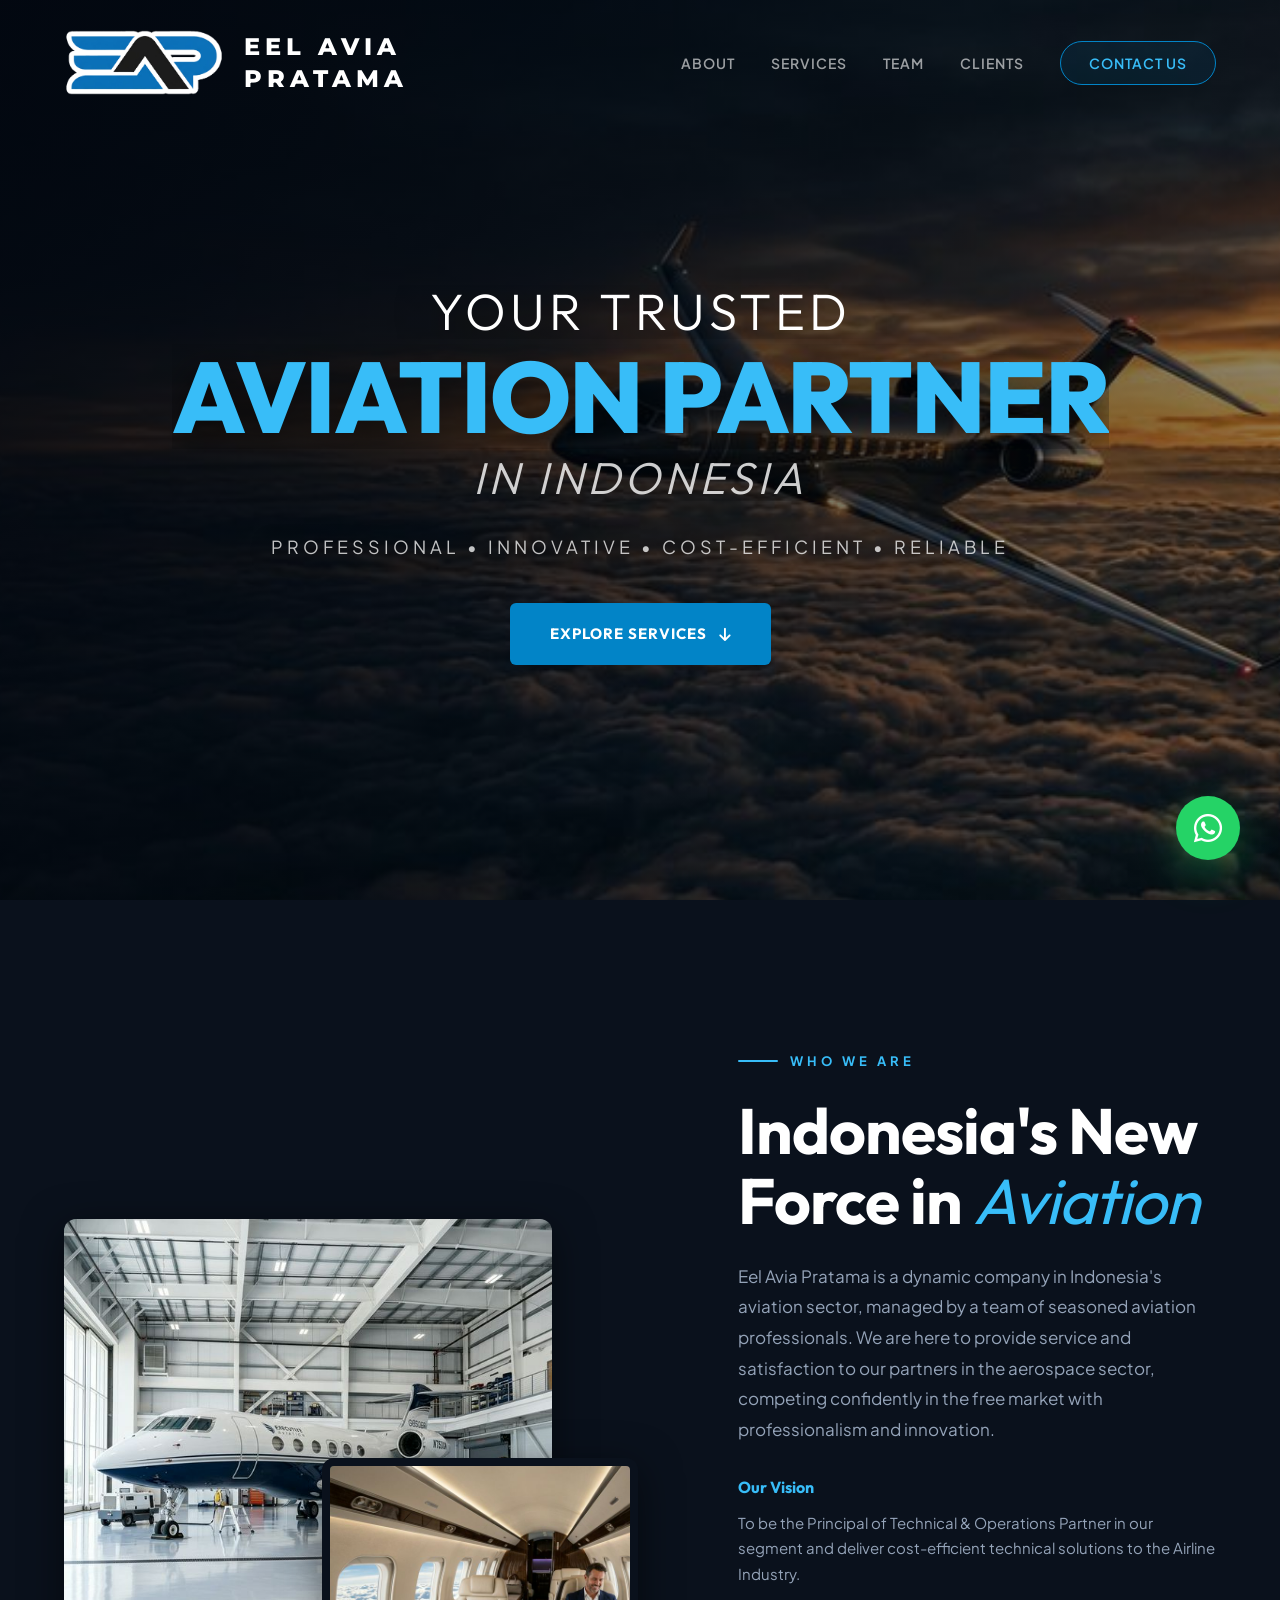
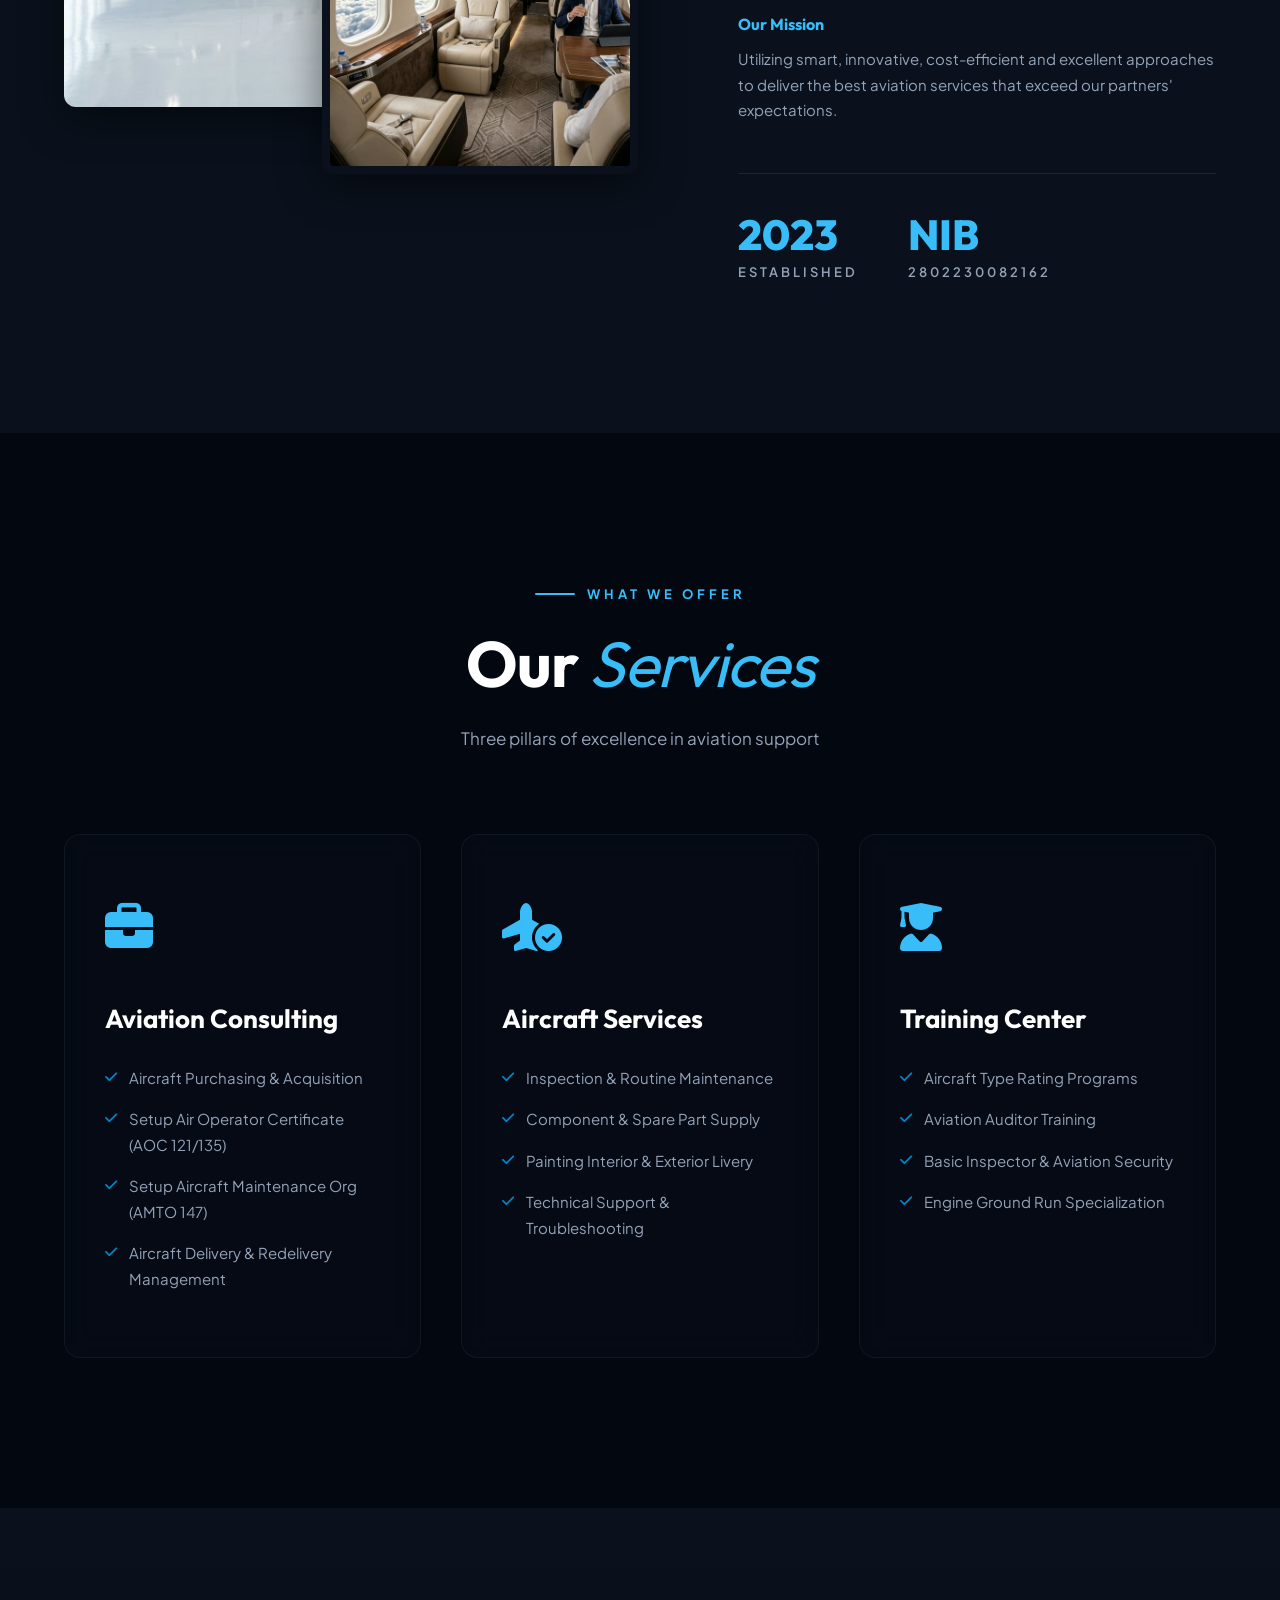
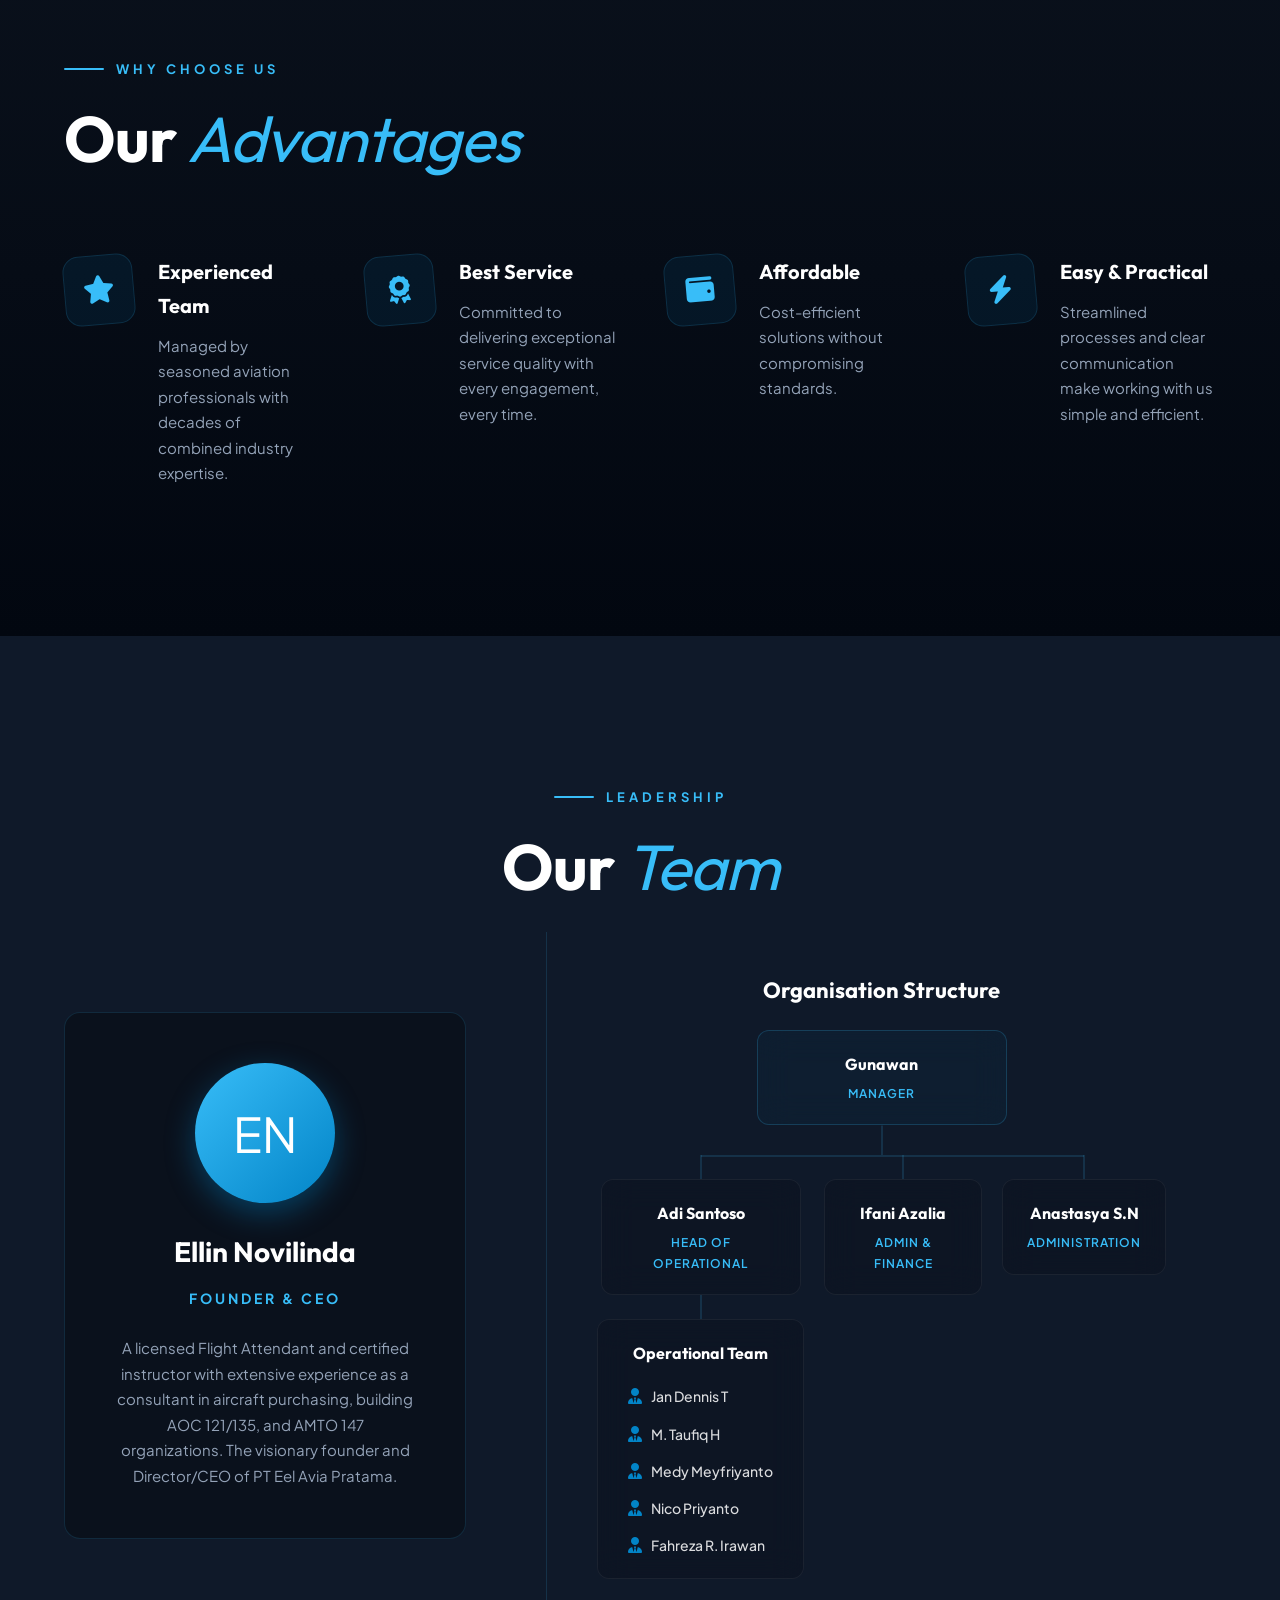
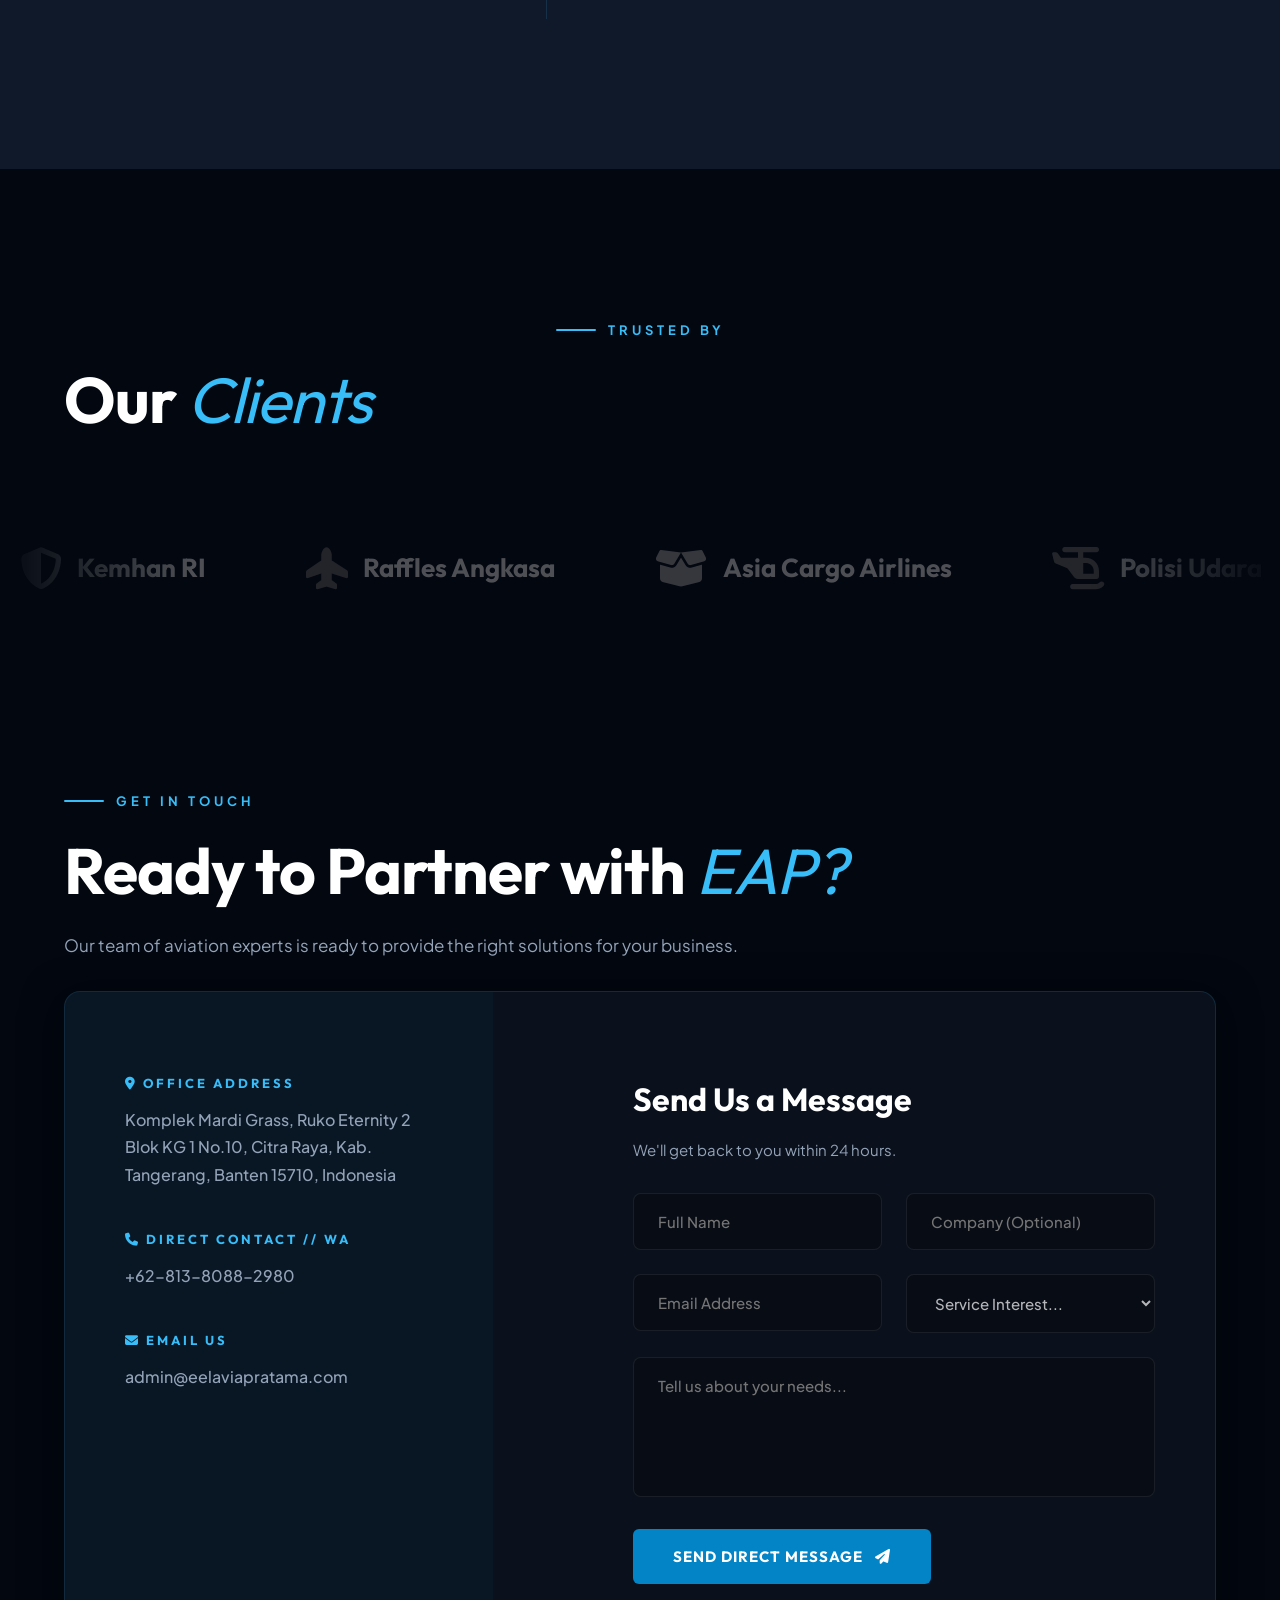
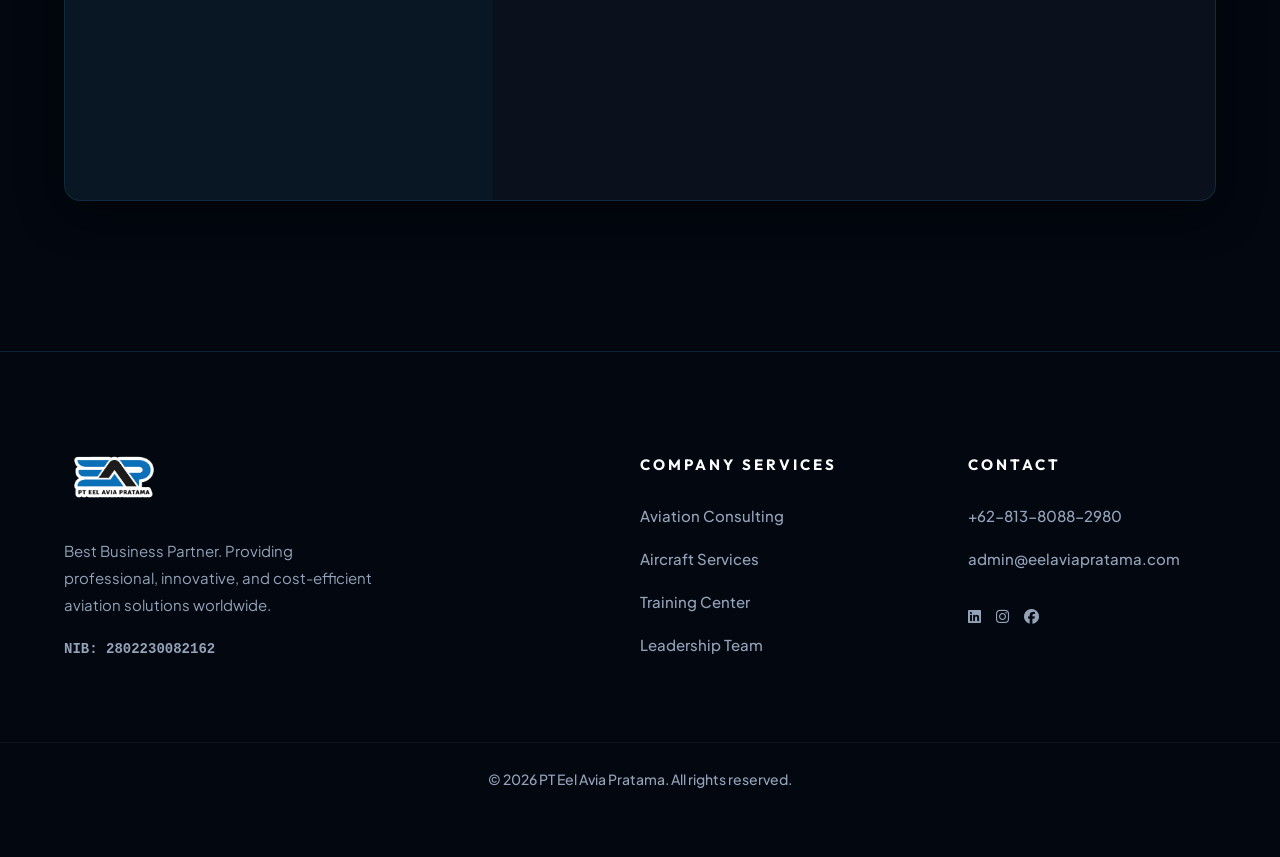
==== commit f9593999: "update lagi" ====
--- a/index.html
+++ b/index.html
@@ -1,18 +1,22 @@
 <!DOCTYPE html>
 <html lang="en">
+
 <head>
   <meta charset="UTF-8">
   <meta name="viewport" content="width=device-width, initial-scale=1.0">
-  
+
   <!-- SEO & Meta Tags -->
   <title>PT Eel Avia Pratama â€” Premier Aviation Partner Indonesia</title>
-  <meta name="description" content="PT Eel Avia Pratama (EAP) is a dynamic aviation company in Indonesia providing expert Aviation Consulting, Aircraft Services, and Training Center solutions.">
-  <meta name="keywords" content="EAP, Eel Avia Pratama, Aviation Indonesia, Aircraft Maintenance, Aviation Consulting, Type Rating Training, AOC 121/135 Setup, AMTO 147">
+  <meta name="description"
+    content="PT Eel Avia Pratama (EAP) is a dynamic aviation company in Indonesia providing expert Aviation Consulting, Aircraft Services, and Training Center solutions.">
+  <meta name="keywords"
+    content="EAP, Eel Avia Pratama, Aviation Indonesia, Aircraft Maintenance, Aviation Consulting, Type Rating Training, AOC 121/135 Setup, AMTO 147">
   <meta name="author" content="PT EEL AVIA PRATAMA">
-  
+
   <!-- Open Graph for Social Media sharing -->
-  <meta property="og:title" content="PT Eel Avia Pratama â€” Premier Aviation Partner">
-  <meta property="og:description" content="Your trusted, professional, and cost-efficient aviation partner in Indonesia.">
+  <meta property="og:title" content="PT Eel Avia Pratama ” Premier Aviation Partner">
+  <meta property="og:description"
+    content="Your trusted, professional, and cost-efficient aviation partner in Indonesia.">
   <meta property="og:type" content="website">
   <meta property="og:url" content="https://www.eelaviapratama.com">
   <meta property="og:image" content="https://sub.eelaviapratama.com/img/logo.jpeg">
@@ -23,28 +27,36 @@
   <!-- Fonts: Outfit for Headings, Plus Jakarta Sans for Body -->
   <link rel="preconnect" href="https://fonts.googleapis.com">
   <link rel="preconnect" href="https://fonts.gstatic.com" crossorigin>
-  <link href="https://fonts.googleapis.com/css2?family=Outfit:wght@300;400;600;700;800&family=Plus+Jakarta+Sans:wght@400;500;600;700&display=swap" rel="stylesheet">
-  
+  <link
+    href="https://fonts.googleapis.com/css2?family=Montserrat:wght@600;700;800;900&family=Outfit:wght@300;400;600;700;800&family=Plus+Jakarta+Sans:wght@400;500;600;700&display=swap"
+    rel="stylesheet">
+
   <!-- Font Awesome -->
   <link rel="stylesheet" href="https://cdnjs.cloudflare.com/ajax/libs/font-awesome/6.4.0/css/all.min.css">
-  
+
   <!-- Custom Anti-Gravity CSS -->
   <link rel="stylesheet" href="css/style.css">
 </head>
+
 <body>
 
   <!-- LOADER -->
   <div class="loader" id="loader">
     <div class="loader-logo">
-      <i class="fa-solid fa-plane-up"></i> EAP<span>.</span>
-    </div>
-    <div class="loader-bar"><div class="loader-fill"></div></div>
+      <img src="images/logo/logo EAP.png" alt="EAP Logo" style="height: 125px; width: auto; vertical-align: middle;">
+    </div>
+    <div class="loader-bar">
+      <div class="loader-fill"></div>
+    </div>
   </div>
 
   <!-- NAVIGATION -->
   <nav id="navbar">
-    <a href="#" class="nav-logo">
-      <i class="fa-solid fa-plane-departure"></i> EAP
+    <a href="#" class="nav-logo" style="display: flex; align-items: center; gap: 20px;">
+      <img src="images/logo/logo EAP 3.png" alt="EAP Logo" style="height: 65px; width: auto;">
+      <span
+        style="font-family: 'Montserrat', sans-serif; font-size: clamp(18px, 2.2vw, 24px); font-weight: 800; letter-spacing: 5px; text-transform: uppercase; line-height: 1.3;">EEL
+        AVIA<br>PRATAMA</span>
     </a>
     <ul class="nav-links">
       <li><a href="#about">About</a></li>
@@ -75,13 +87,13 @@
     <div class="hero-overlay"></div>
     <div class="hero-plane">
       <svg viewBox="0 0 200 80" fill="none" xmlns="http://www.w3.org/2000/svg">
-        <path d="M20 40 L160 15 L180 40 L160 50 Z" fill="white" opacity="0.95"/>
-        <path d="M80 40 L130 20 L140 40 Z" fill="#0284c7"/>
-        <path d="M60 40 L80 50 L100 40" fill="rgba(255,255,255,0.6)"/>
-        <path d="M150 40 L170 35 L175 42 L155 44 Z" fill="rgba(255,255,255,0.8)"/>
-        <circle cx="165" cy="40" r="3" fill="#0284c7"/>
-        <path d="M20 40 L0 38" stroke="rgba(255,255,255,0.3)" stroke-width="1.5" stroke-dasharray="3 3"/>
-        <path d="M20 40 L0 42" stroke="rgba(255,255,255,0.3)" stroke-width="1.5" stroke-dasharray="3 3"/>
+        <path d="M20 40 L160 15 L180 40 L160 50 Z" fill="white" opacity="0.95" />
+        <path d="M80 40 L130 20 L140 40 Z" fill="#0284c7" />
+        <path d="M60 40 L80 50 L100 40" fill="rgba(255,255,255,0.6)" />
+        <path d="M150 40 L170 35 L175 42 L155 44 Z" fill="rgba(255,255,255,0.8)" />
+        <circle cx="165" cy="40" r="3" fill="#0284c7" />
+        <path d="M20 40 L0 38" stroke="rgba(255,255,255,0.3)" stroke-width="1.5" stroke-dasharray="3 3" />
+        <path d="M20 40 L0 42" stroke="rgba(255,255,255,0.3)" stroke-width="1.5" stroke-dasharray="3 3" />
       </svg>
     </div>
 
@@ -93,7 +105,7 @@
           <span class="hl-bold"><span class="text-inner">Aviation Partner</span></span>
           <span class="hl-light hl-italic"><span class="text-inner">In Indonesia</span></span>
         </h1>
-        <p class="desc">Professional â€” Innovative â€” Cost-Efficient â€” Reliable</p>
+        <p class="desc">Professional • Innovative • Cost-Efficient • Reliable</p>
         <div class="hero-btns" style="display:flex; justify-content:center; margin-top:40px;">
           <a href="#services" class="btn-primary">Explore Services <i class="fa-solid fa-arrow-down"></i></a>
         </div>
@@ -112,15 +124,21 @@
         <div class="about-content reveal delay-1">
           <div class="section-tag">Who We Are</div>
           <h2 class="section-title">Indonesia's New Force in <span class="highlight">Aviation</span></h2>
-          <p class="desc">Eel Avia Pratama is a dynamic company in Indonesia's aviation sector, managed by a team of seasoned aviation professionals. We are here to provide service and satisfaction to our partners in the aerospace sector, competing confidently in the free market with professionalism and innovation.</p>
-          
+          <p class="desc">Eel Avia Pratama is a dynamic company in Indonesia's aviation sector, managed by a team of
+            seasoned aviation professionals. We are here to provide service and satisfaction to our partners in the
+            aerospace sector, competing confidently in the free market with professionalism and innovation.</p>
+
           <div style="margin-bottom: 25px;">
-            <h4 style="font-family: 'Outfit', sans-serif; font-size:16px; color:var(--light-blue); margin-bottom:8px;">Our Vision</h4>
-            <p style="font-size:15px; color:var(--text-muted);">To be the Principal of Technical & Operations Partner in our segment and deliver cost-efficient technical solutions to the Airline Industry.</p>
+            <h4 style="font-family: 'Outfit', sans-serif; font-size:16px; color:var(--light-blue); margin-bottom:8px;">
+              Our Vision</h4>
+            <p style="font-size:15px; color:var(--text-muted);">To be the Principal of Technical & Operations Partner in
+              our segment and deliver cost-efficient technical solutions to the Airline Industry.</p>
           </div>
           <div>
-            <h4 style="font-family: 'Outfit', sans-serif; font-size:16px; color:var(--light-blue); margin-bottom:8px;">Our Mission</h4>
-            <p style="font-size:15px; color:var(--text-muted);">Utilizing smart, innovative, cost-efficient and excellent approaches to deliver the best aviation services that exceed our partners' expectations.</p>
+            <h4 style="font-family: 'Outfit', sans-serif; font-size:16px; color:var(--light-blue); margin-bottom:8px;">
+              Our Mission</h4>
+            <p style="font-size:15px; color:var(--text-muted);">Utilizing smart, innovative, cost-efficient and
+              excellent approaches to deliver the best aviation services that exceed our partners' expectations.</p>
           </div>
 
           <div class="about-stats">
@@ -189,12 +207,36 @@
         <div class="section-tag">Why Choose Us</div>
         <h2 class="section-title">Our <span class="highlight">Advantages</span></h2>
       </div>
-      
+
       <div class="adv-flex">
-        <div class="adv-item reveal"><div class="adv-icon-box"><i class="fa-solid fa-star"></i></div><div class="adv-text"><h4>Experienced Team</h4><p>Managed by seasoned aviation professionals with decades of combined industry expertise.</p></div></div>
-        <div class="adv-item reveal delay-1"><div class="adv-icon-box"><i class="fa-solid fa-award"></i></div><div class="adv-text"><h4>Best Service</h4><p>Committed to delivering exceptional service quality with every engagement, every time.</p></div></div>
-        <div class="adv-item reveal delay-2"><div class="adv-icon-box"><i class="fa-solid fa-wallet"></i></div><div class="adv-text"><h4>Affordable</h4><p>Cost-efficient solutions without compromising standards.</p></div></div>
-        <div class="adv-item reveal"><div class="adv-icon-box"><i class="fa-solid fa-bolt"></i></div><div class="adv-text"><h4>Easy & Practical</h4><p>Streamlined processes and clear communication make working with us simple and efficient.</p></div></div>
+        <div class="adv-item reveal">
+          <div class="adv-icon-box"><i class="fa-solid fa-star"></i></div>
+          <div class="adv-text">
+            <h4>Experienced Team</h4>
+            <p>Managed by seasoned aviation professionals with decades of combined industry expertise.</p>
+          </div>
+        </div>
+        <div class="adv-item reveal delay-1">
+          <div class="adv-icon-box"><i class="fa-solid fa-award"></i></div>
+          <div class="adv-text">
+            <h4>Best Service</h4>
+            <p>Committed to delivering exceptional service quality with every engagement, every time.</p>
+          </div>
+        </div>
+        <div class="adv-item reveal delay-2">
+          <div class="adv-icon-box"><i class="fa-solid fa-wallet"></i></div>
+          <div class="adv-text">
+            <h4>Affordable</h4>
+            <p>Cost-efficient solutions without compromising standards.</p>
+          </div>
+        </div>
+        <div class="adv-item reveal">
+          <div class="adv-icon-box"><i class="fa-solid fa-bolt"></i></div>
+          <div class="adv-text">
+            <h4>Easy & Practical</h4>
+            <p>Streamlined processes and clear communication make working with us simple and efficient.</p>
+          </div>
+        </div>
       </div>
     </div>
   </section>
@@ -212,38 +254,68 @@
           <div class="founder-avatar">EN</div>
           <h3>Ellin Novilinda</h3>
           <span>Founder & CEO</span>
-          <p style="margin-top:24px; font-size:15px; color:var(--text-muted); line-height:1.7;">A licensed Flight Attendant and certified instructor with extensive experience as a consultant in aircraft purchasing, building AOC 121/135, and AMTO 147 organizations. The visionary founder and Director/CEO of PT Eel Avia Pratama.</p>
+          <p style="margin-top:24px; font-size:15px; color:var(--text-muted); line-height:1.7;">A licensed Flight
+            Attendant and certified instructor with extensive experience as a consultant in aircraft purchasing,
+            building AOC 121/135, and AMTO 147 organizations. The visionary founder and Director/CEO of PT Eel Avia
+            Pratama.</p>
         </div>
 
         <div class="org-chart-box reveal delay-1">
-          <h4 style="font-size: 22px; margin-bottom: 20px; font-family:'Outfit',sans-serif; text-align:center;">Organisation Structure</h4>
-          
+          <h4 style="font-size: 22px; margin-bottom: 20px; font-family:'Outfit',sans-serif; text-align:center;">
+            Organisation Structure</h4>
+
           <div class="modern-org-chart">
             <div class="org-node head-node">
-               <h5>Gunawan</h5><p>Manager</p>
+              <h5>Gunawan</h5>
+              <p>Manager</p>
             </div>
             <div class="org-line-vertical"></div>
-            
+
             <div class="org-level-branches">
               <div class="org-branch">
-                 <div class="org-node"><h5>Adi Santoso</h5><p>Head of Operational</p></div>
-                 <div class="org-line-vertical" style="height: 24px; position:relative; z-index:0;"></div>
-                 <div class="org-node team-node" style="margin-top:0; padding:20px 30px; text-align:left;">
-                   <h5 style="text-align:center;">Operational Team</h5>
-                   <ul style="list-style:none; padding:0; margin-top:15px; display:flex; flex-direction:column; gap:10px;">
-                     <li style="white-space:nowrap;"><i class="fa-solid fa-user-tie" style="color:var(--primary-blue); width:20px;"></i> <span style="font-size:14px; font-family:'Plus Jakarta Sans',sans-serif; color:rgba(255,255,255,0.85); font-weight:500;">Jan Dennis T</span></li>
-                     <li style="white-space:nowrap;"><i class="fa-solid fa-user-tie" style="color:var(--primary-blue); width:20px;"></i> <span style="font-size:14px; font-family:'Plus Jakarta Sans',sans-serif; color:rgba(255,255,255,0.85); font-weight:500;">M. Taufiq H</span></li>
-                     <li style="white-space:nowrap;"><i class="fa-solid fa-user-tie" style="color:var(--primary-blue); width:20px;"></i> <span style="font-size:14px; font-family:'Plus Jakarta Sans',sans-serif; color:rgba(255,255,255,0.85); font-weight:500;">Medy Meyfriyanto</span></li>
-                     <li style="white-space:nowrap;"><i class="fa-solid fa-user-tie" style="color:var(--primary-blue); width:20px;"></i> <span style="font-size:14px; font-family:'Plus Jakarta Sans',sans-serif; color:rgba(255,255,255,0.85); font-weight:500;">Nico Priyanto</span></li>
-                     <li style="white-space:nowrap;"><i class="fa-solid fa-user-tie" style="color:var(--primary-blue); width:20px;"></i> <span style="font-size:14px; font-family:'Plus Jakarta Sans',sans-serif; color:rgba(255,255,255,0.85); font-weight:500;">Fahreza R. Irawan</span></li>
-                   </ul>
-                 </div>
+                <div class="org-node">
+                  <h5>Adi Santoso</h5>
+                  <p>Head of Operational</p>
+                </div>
+                <div class="org-line-vertical" style="height: 24px; position:relative; z-index:0;"></div>
+                <div class="org-node team-node" style="margin-top:0; padding:20px 30px; text-align:left;">
+                  <h5 style="text-align:center;">Operational Team</h5>
+                  <ul
+                    style="list-style:none; padding:0; margin-top:15px; display:flex; flex-direction:column; gap:10px;">
+                    <li style="white-space:nowrap;"><i class="fa-solid fa-user-tie"
+                        style="color:var(--primary-blue); width:20px;"></i> <span
+                        style="font-size:14px; font-family:'Plus Jakarta Sans',sans-serif; color:rgba(255,255,255,0.85); font-weight:500;">Jan
+                        Dennis T</span></li>
+                    <li style="white-space:nowrap;"><i class="fa-solid fa-user-tie"
+                        style="color:var(--primary-blue); width:20px;"></i> <span
+                        style="font-size:14px; font-family:'Plus Jakarta Sans',sans-serif; color:rgba(255,255,255,0.85); font-weight:500;">M.
+                        Taufiq H</span></li>
+                    <li style="white-space:nowrap;"><i class="fa-solid fa-user-tie"
+                        style="color:var(--primary-blue); width:20px;"></i> <span
+                        style="font-size:14px; font-family:'Plus Jakarta Sans',sans-serif; color:rgba(255,255,255,0.85); font-weight:500;">Medy
+                        Meyfriyanto</span></li>
+                    <li style="white-space:nowrap;"><i class="fa-solid fa-user-tie"
+                        style="color:var(--primary-blue); width:20px;"></i> <span
+                        style="font-size:14px; font-family:'Plus Jakarta Sans',sans-serif; color:rgba(255,255,255,0.85); font-weight:500;">Nico
+                        Priyanto</span></li>
+                    <li style="white-space:nowrap;"><i class="fa-solid fa-user-tie"
+                        style="color:var(--primary-blue); width:20px;"></i> <span
+                        style="font-size:14px; font-family:'Plus Jakarta Sans',sans-serif; color:rgba(255,255,255,0.85); font-weight:500;">Fahreza
+                        R. Irawan</span></li>
+                  </ul>
+                </div>
               </div>
               <div class="org-branch">
-                 <div class="org-node"><h5>Ifani Azalia</h5><p>Admin & Finance</p></div>
+                <div class="org-node">
+                  <h5>Ifani Azalia</h5>
+                  <p>Admin & Finance</p>
+                </div>
               </div>
               <div class="org-branch">
-                 <div class="org-node"><h5>Anastasya S.N</h5><p>Administration</p></div>
+                <div class="org-node">
+                  <h5>Anastasya S.N</h5>
+                  <p>Administration</p>
+                </div>
               </div>
             </div>
           </div>
@@ -258,7 +330,7 @@
       <div class="section-tag" style="justify-content: center;">Trusted By</div>
       <h2 class="section-title">Our <span class="highlight">Clients</span></h2>
     </div>
-    
+
     <div class="clients-ticker-wrap">
       <div class="clients-ticker">
         <!-- Using FA standard icons as placeholder logos to construct the visual marquee requirement -->
@@ -289,7 +361,7 @@
         <div class="client-logo-box">
           <i class="fa-solid fa-wrench" style="color:grey;"></i> <span>JAS AERO Engineering</span>
         </div>
-        
+
         <!-- Duplicated to ensure perfectly seamless loop -->
         <div class="client-logo-box">
           <i class="fa-solid fa-shield-halved"></i> <span>Kemhan RI</span>
@@ -316,13 +388,14 @@
       <div class="section-tag reveal">Get In Touch</div>
       <h2 class="section-title reveal">Ready to Partner with <span class="highlight">EAP?</span></h2>
       <p class="desc reveal">Our team of aviation experts is ready to provide the right solutions for your business.</p>
-      
+
       <div class="contact-grid reveal delay-1">
         <!-- Left: Info & Map -->
         <div class="contact-info">
           <div class="ci-item">
             <h4><i class="fa-solid fa-location-dot"></i> Office Address</h4>
-            <p>Komplek Mardi Grass, Ruko Eternity 2 Blok KG 1 No.10, Citra Raya, Kab. Tangerang, Banten 15710, Indonesia</p>
+            <p>Komplek Mardi Grass, Ruko Eternity 2 Blok KG 1 No.10, Citra Raya, Kab. Tangerang, Banten 15710, Indonesia
+            </p>
           </div>
           <div class="ci-item">
             <h4><i class="fa-solid fa-phone"></i> Direct Contact // WA</h4>
@@ -334,7 +407,10 @@
           </div>
 
           <div class="map-container">
-            <iframe src="https://maps.google.com/maps?q=Komplek+Mardi+Grass+Ruko+Eternity+2+Blok+KG+1+No.10+Citra+Raya+Kab.+Tangerang+Banten+15710&output=embed&z=17" allowfullscreen="" loading="lazy" referrerpolicy="no-referrer-when-downgrade" title="Lokasi PT Eel Avia Pratama"></iframe>
+            <iframe
+              src="https://maps.google.com/maps?q=Komplek+Mardi+Grass+Ruko+Eternity+2+Blok+KG+1+No.10+Citra+Raya+Kab.+Tangerang+Banten+15710&output=embed&z=17"
+              allowfullscreen="" loading="lazy" referrerpolicy="no-referrer-when-downgrade"
+              title="Lokasi PT Eel Avia Pratama"></iframe>
           </div>
         </div>
 
@@ -345,11 +421,14 @@
 
           <form id="contactForm">
             <div class="form-row">
-              <div class="form-group"><input type="text" id="name" name="name" class="form-control" placeholder="Full Name" required></div>
-              <div class="form-group"><input type="text" id="company" name="company" class="form-control" placeholder="Company (Optional)"></div>
+              <div class="form-group"><input type="text" id="name" name="name" class="form-control"
+                  placeholder="Full Name" required></div>
+              <div class="form-group"><input type="text" id="company" name="company" class="form-control"
+                  placeholder="Company (Optional)"></div>
             </div>
             <div class="form-row">
-              <div class="form-group"><input type="email" id="email" name="email" class="form-control" placeholder="Email Address" required></div>
+              <div class="form-group"><input type="email" id="email" name="email" class="form-control"
+                  placeholder="Email Address" required></div>
               <div class="form-group">
                 <select id="service" name="service" class="form-control" required style="color: rgba(255,255,255,0.7);">
                   <option value="" disabled selected>Service Interest...</option>
@@ -361,9 +440,11 @@
               </div>
             </div>
             <div class="form-group">
-              <textarea id="message" name="message" class="form-control" placeholder="Tell us about your needs..." required></textarea>
-            </div>
-            <button type="submit" class="btn-primary w-100" id="submitBtn">Send Direct Message <i class="fa-solid fa-paper-plane"></i></button>
+              <textarea id="message" name="message" class="form-control" placeholder="Tell us about your needs..."
+                required></textarea>
+            </div>
+            <button type="submit" class="btn-primary w-100" id="submitBtn">Send Direct Message <i
+                class="fa-solid fa-paper-plane"></i></button>
             <p id="formResponse" style="margin-top:15px; font-size:15px; display:none; font-weight:600;"></p>
           </form>
         </div>
@@ -375,9 +456,13 @@
   <footer class="footer">
     <div class="container footer-grid">
       <div>
-        <div class="footer-logo"><i class="fa-solid fa-plane-departure"></i> PT EEL AVIA PRATAMA</div>
-        <p class="footer-desc">Best Business Partner. Providing professional, innovative, and cost-efficient aviation solutions worldwide.</p>
-        <p style="font-size:14px; font-family:monospace; color:var(--text-muted); margin-top:20px; font-weight:600;">NIB: 2802230082162</p>
+        <div class="footer-logo">
+          <img src="images/logo/logo EAP 2.png" alt="EAP Logo" style="height: 50px; width: auto;">
+        </div>
+        <p class="footer-desc">Best Business Partner. Providing professional, innovative, and cost-efficient aviation
+          solutions worldwide.</p>
+        <p style="font-size:14px; font-family:monospace; color:var(--text-muted); margin-top:20px; font-weight:600;">
+          NIB: 2802230082162</p>
       </div>
       <div>
         <h4>Company Services</h4>
@@ -402,7 +487,8 @@
       </div>
     </div>
     <div style="border-top:1px solid rgba(255,255,255,0.05); text-align:center; padding: 25px 0;">
-      <p style="font-size:14px; color:var(--text-muted); font-weight:500;">&copy; 2026 PT Eel Avia Pratama. All rights reserved.</p>
+      <p style="font-size:14px; color:var(--text-muted); font-weight:500;">&copy; 2026 PT Eel Avia Pratama. All rights
+        reserved.</p>
     </div>
   </footer>
 
@@ -414,4 +500,5 @@
   <!-- JS -->
   <script src="js/main.js"></script>
 </body>
-</html>
+
+</html>
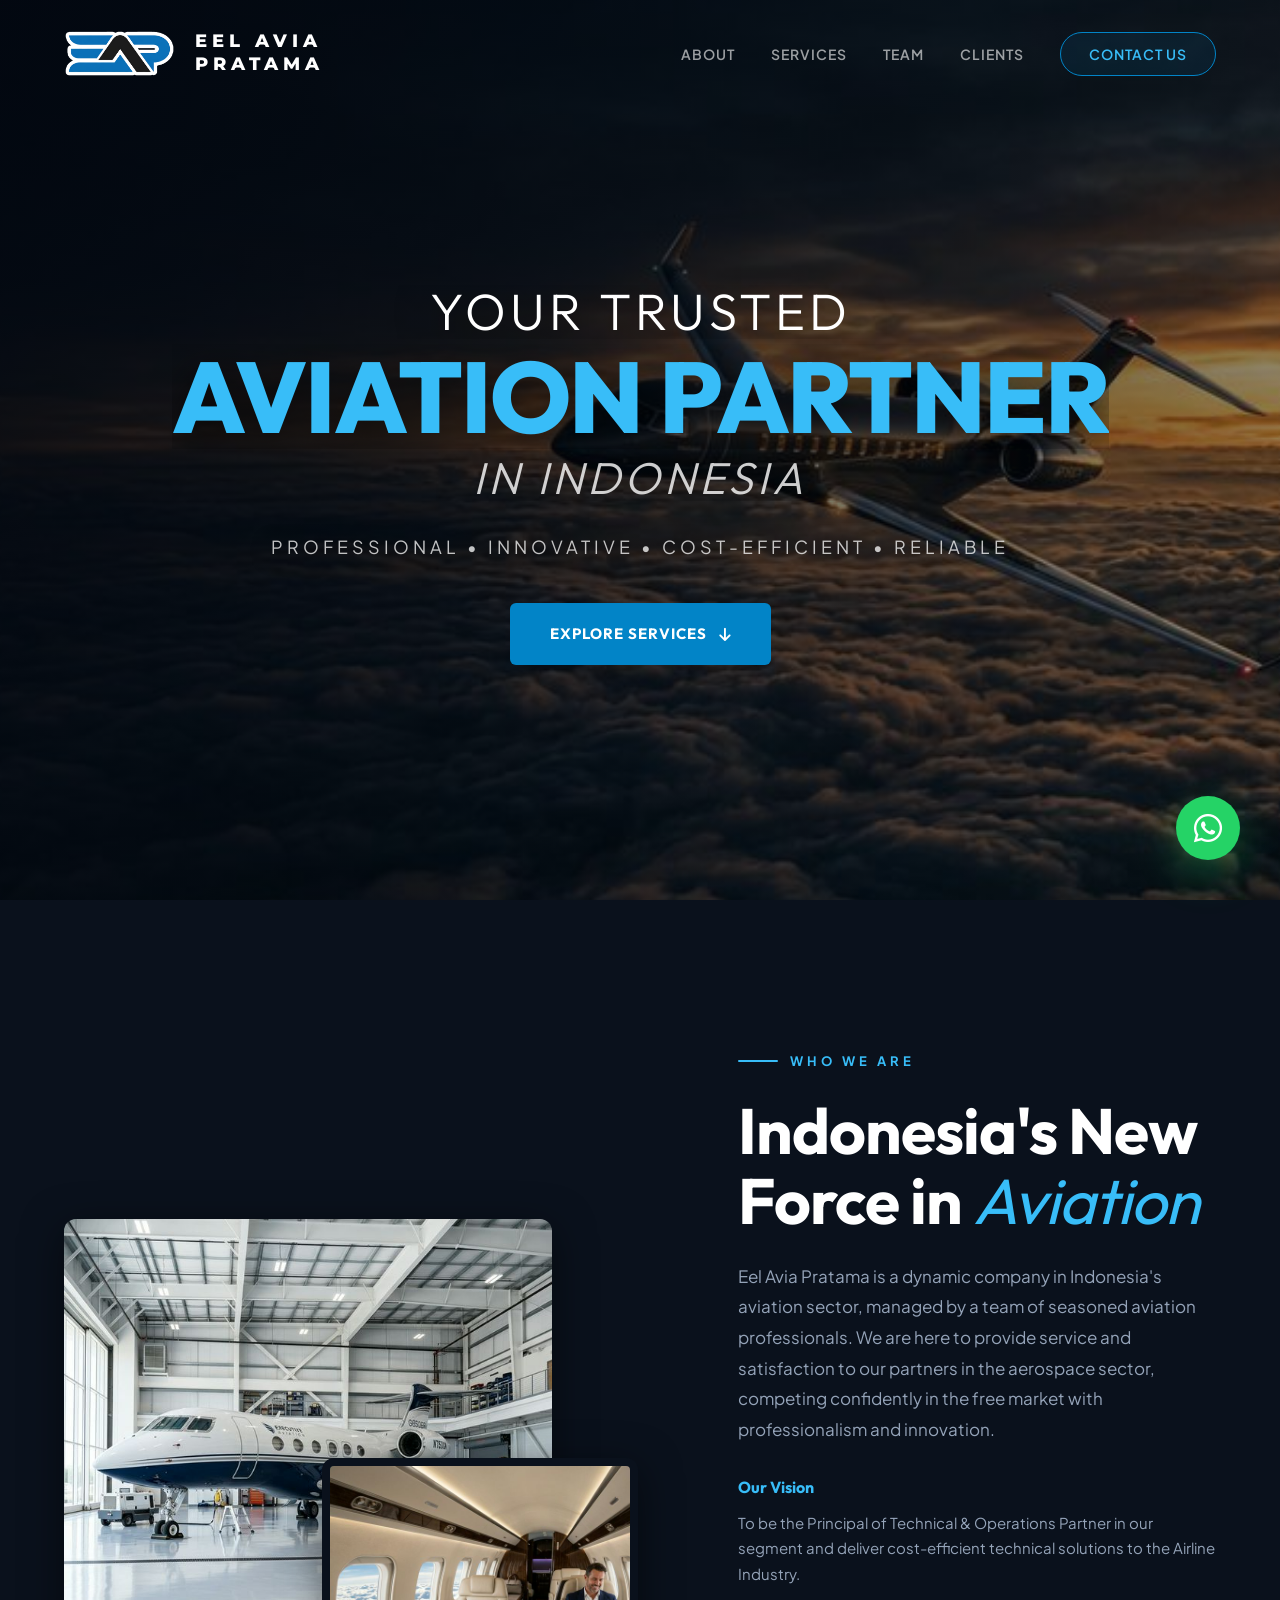
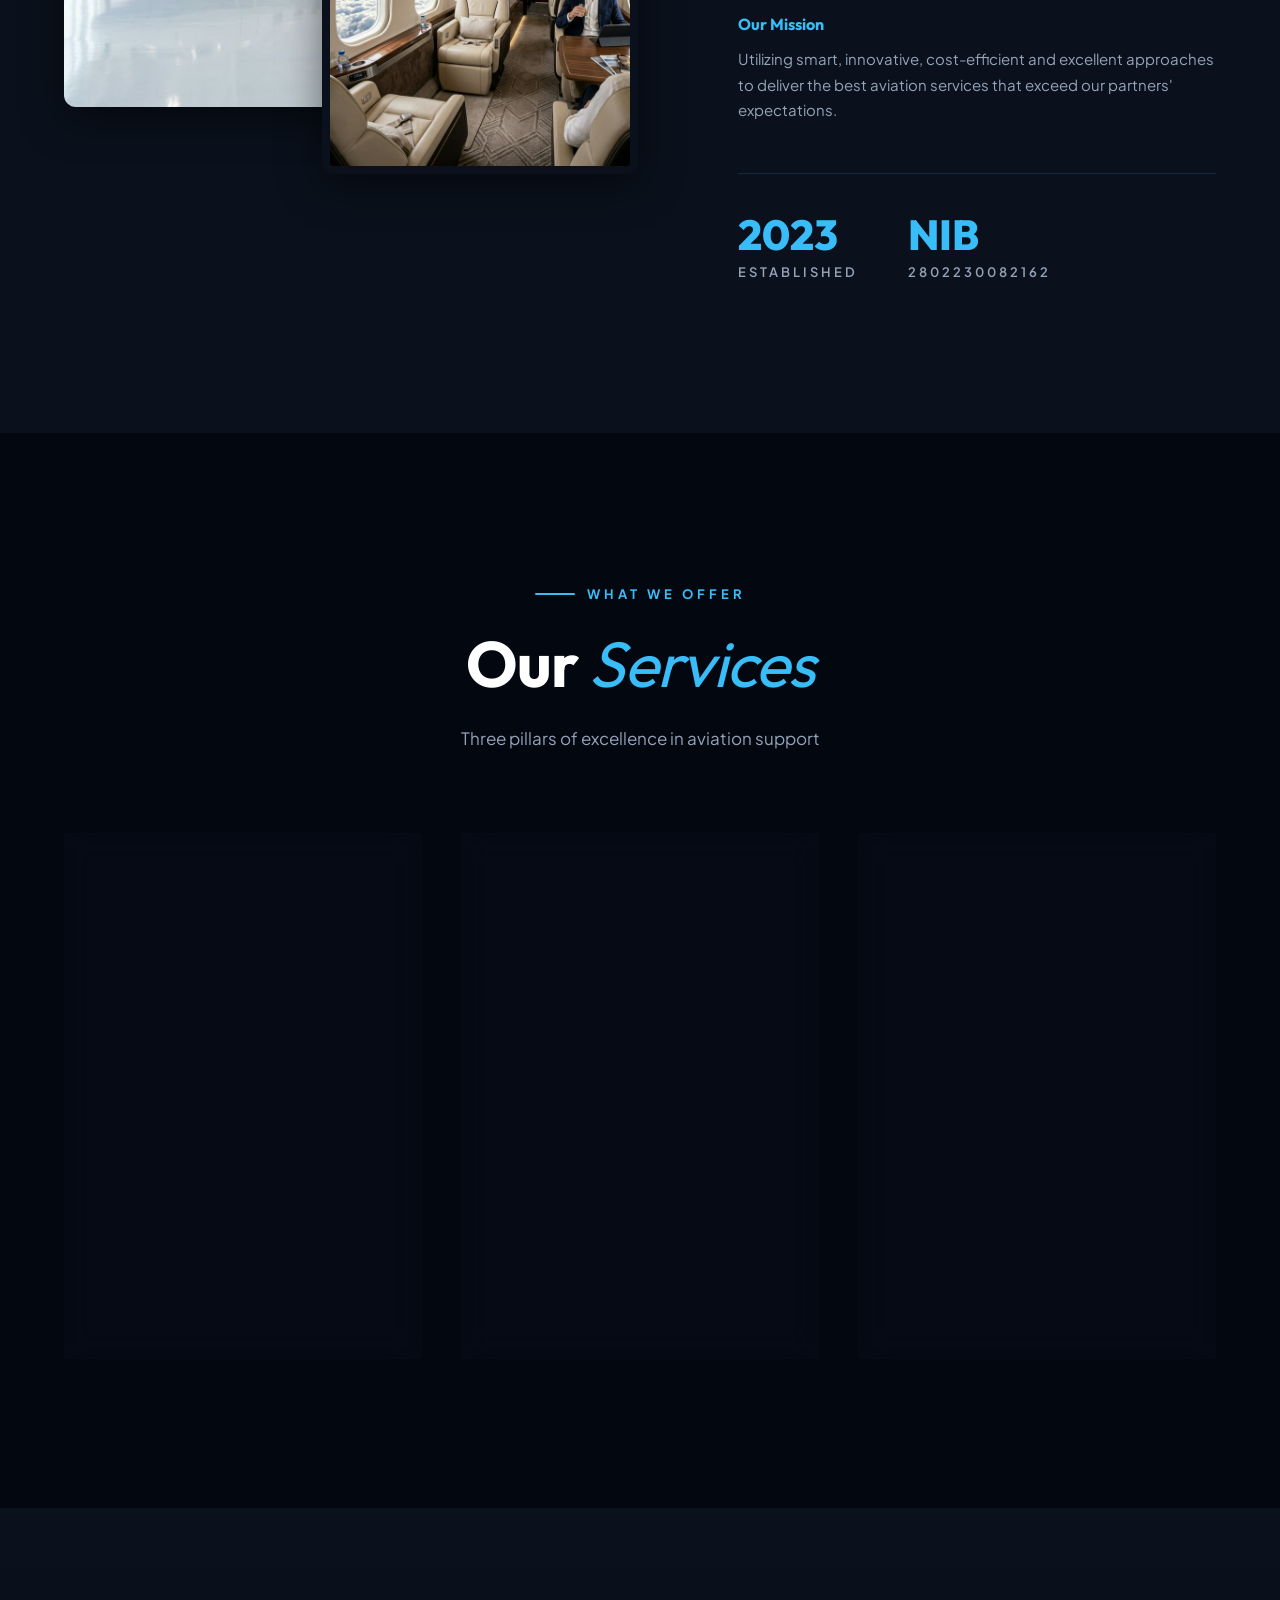
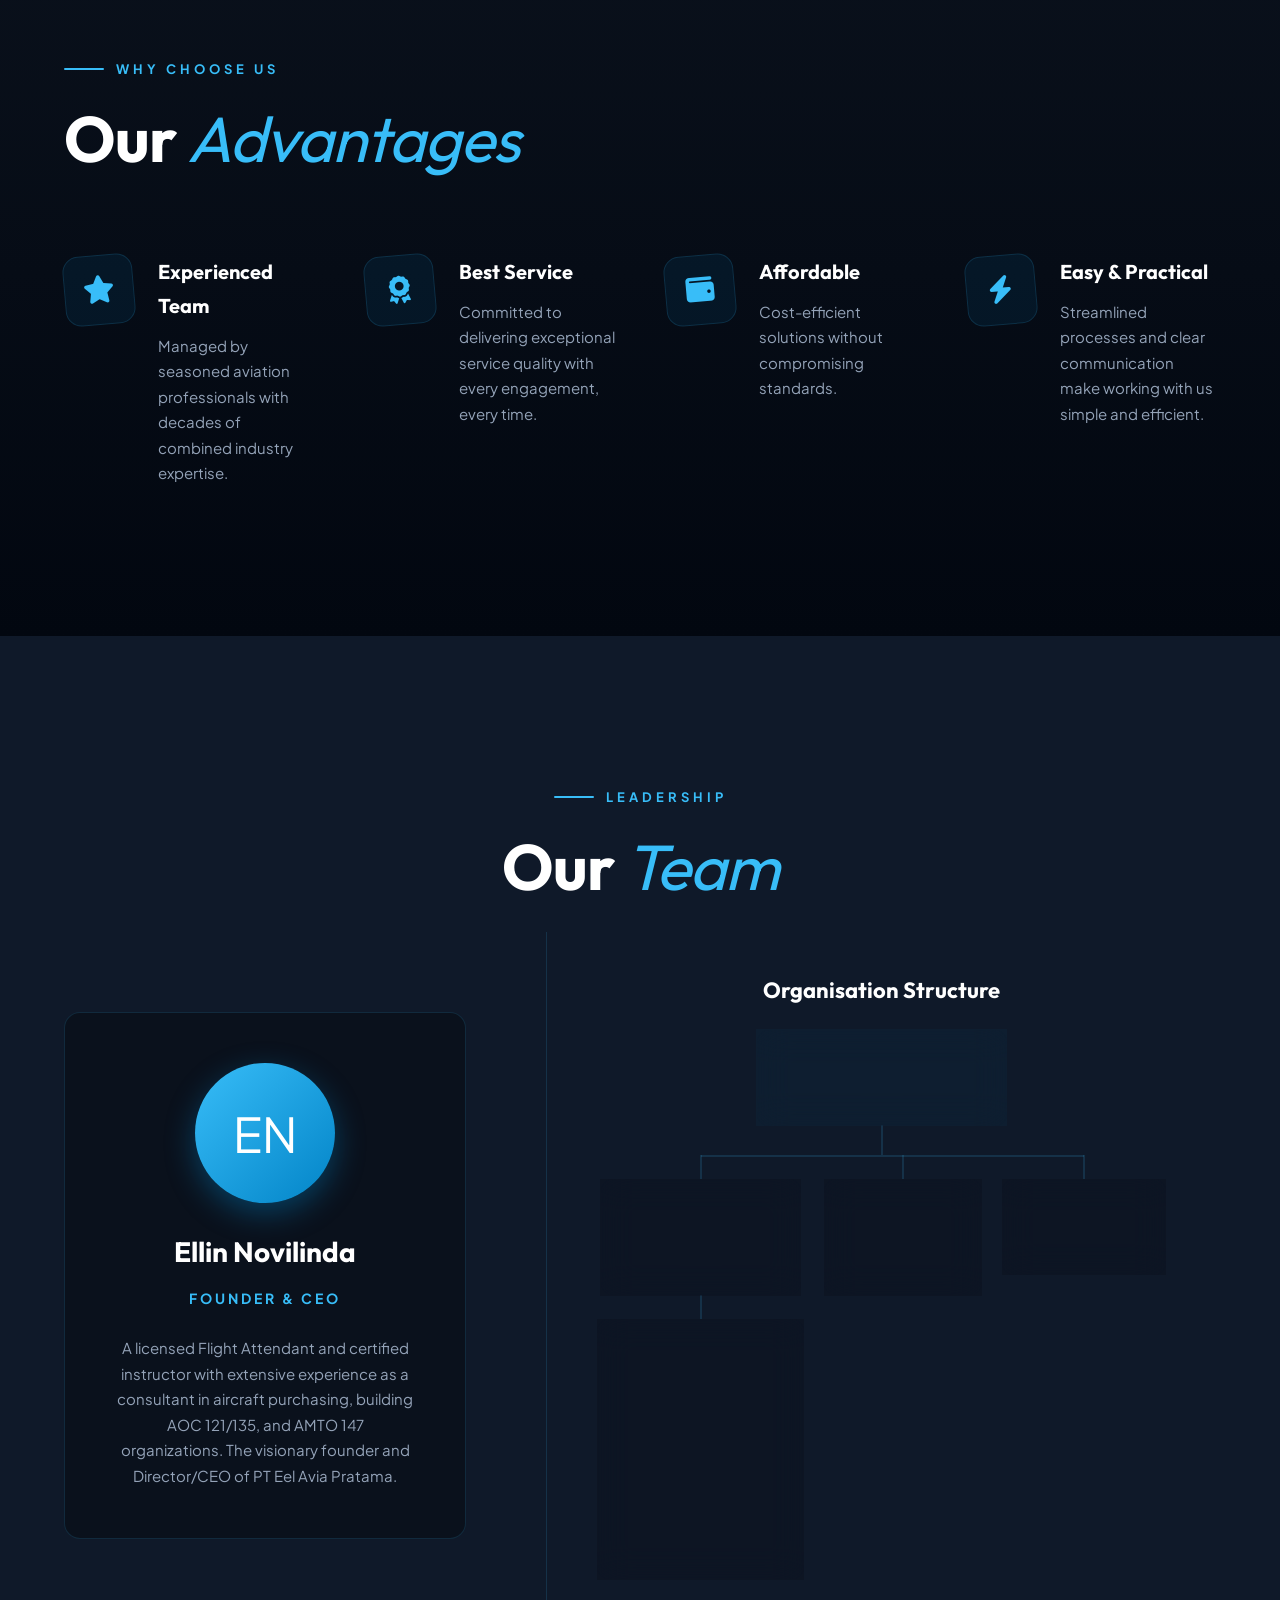
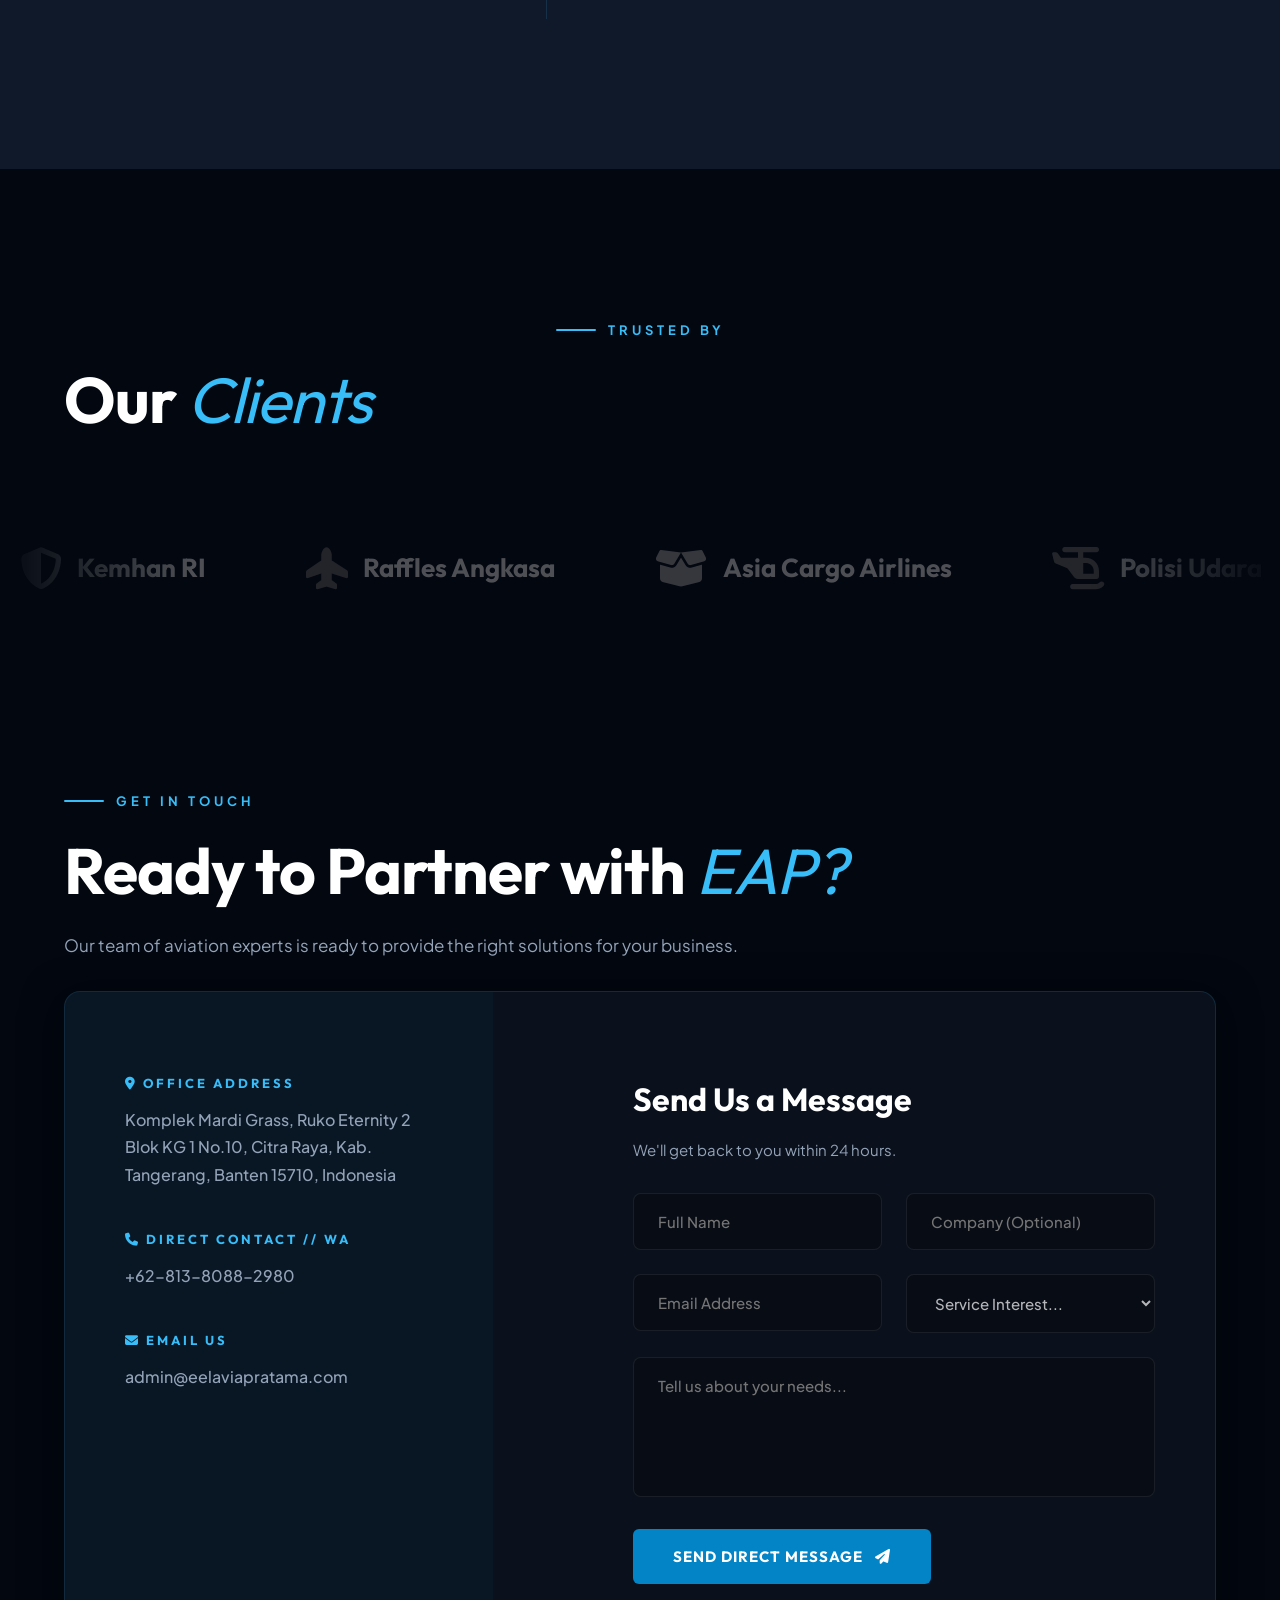
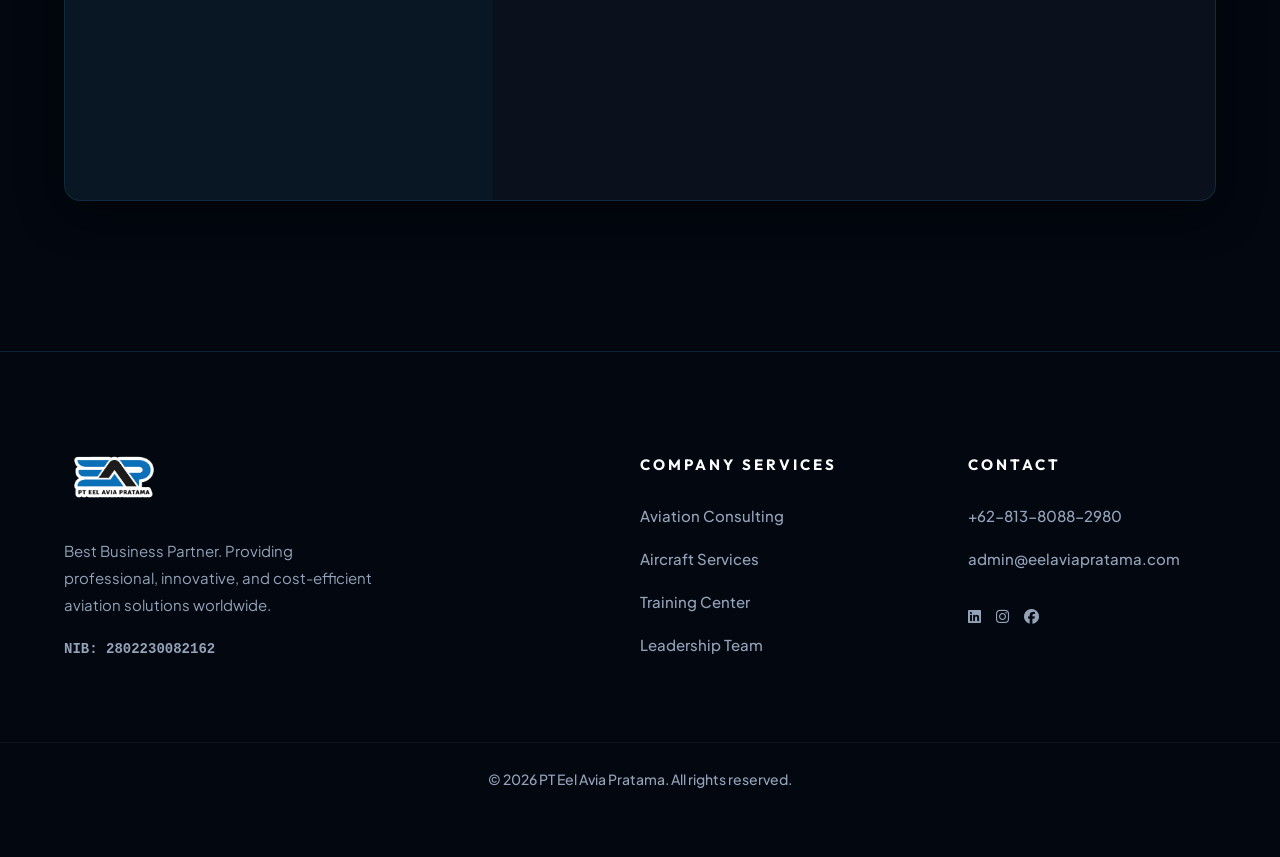
==== commit d3f8d85c: "asdadasdasdasdasd" ====
--- a/index.html
+++ b/index.html
@@ -53,9 +53,9 @@
   <!-- NAVIGATION -->
   <nav id="navbar">
     <a href="#" class="nav-logo" style="display: flex; align-items: center; gap: 20px;">
-      <img src="images/logo/logo EAP 3.png" alt="EAP Logo" style="height: 65px; width: auto;">
+      <img src="images/logo/logo EAP 3.png" alt="EAP Logo" style="height: 45px; width: auto;">
       <span
-        style="font-family: 'Montserrat', sans-serif; font-size: clamp(18px, 2.2vw, 24px); font-weight: 800; letter-spacing: 5px; text-transform: uppercase; line-height: 1.3;">EEL
+        style="font-family: 'Montserrat', sans-serif; font-size: clamp(14px, 1.5vw, 18px); font-weight: 800; letter-spacing: 5px; text-transform: uppercase; line-height: 1.3;">EEL
         AVIA<br>PRATAMA</span>
     </a>
     <ul class="nav-links">
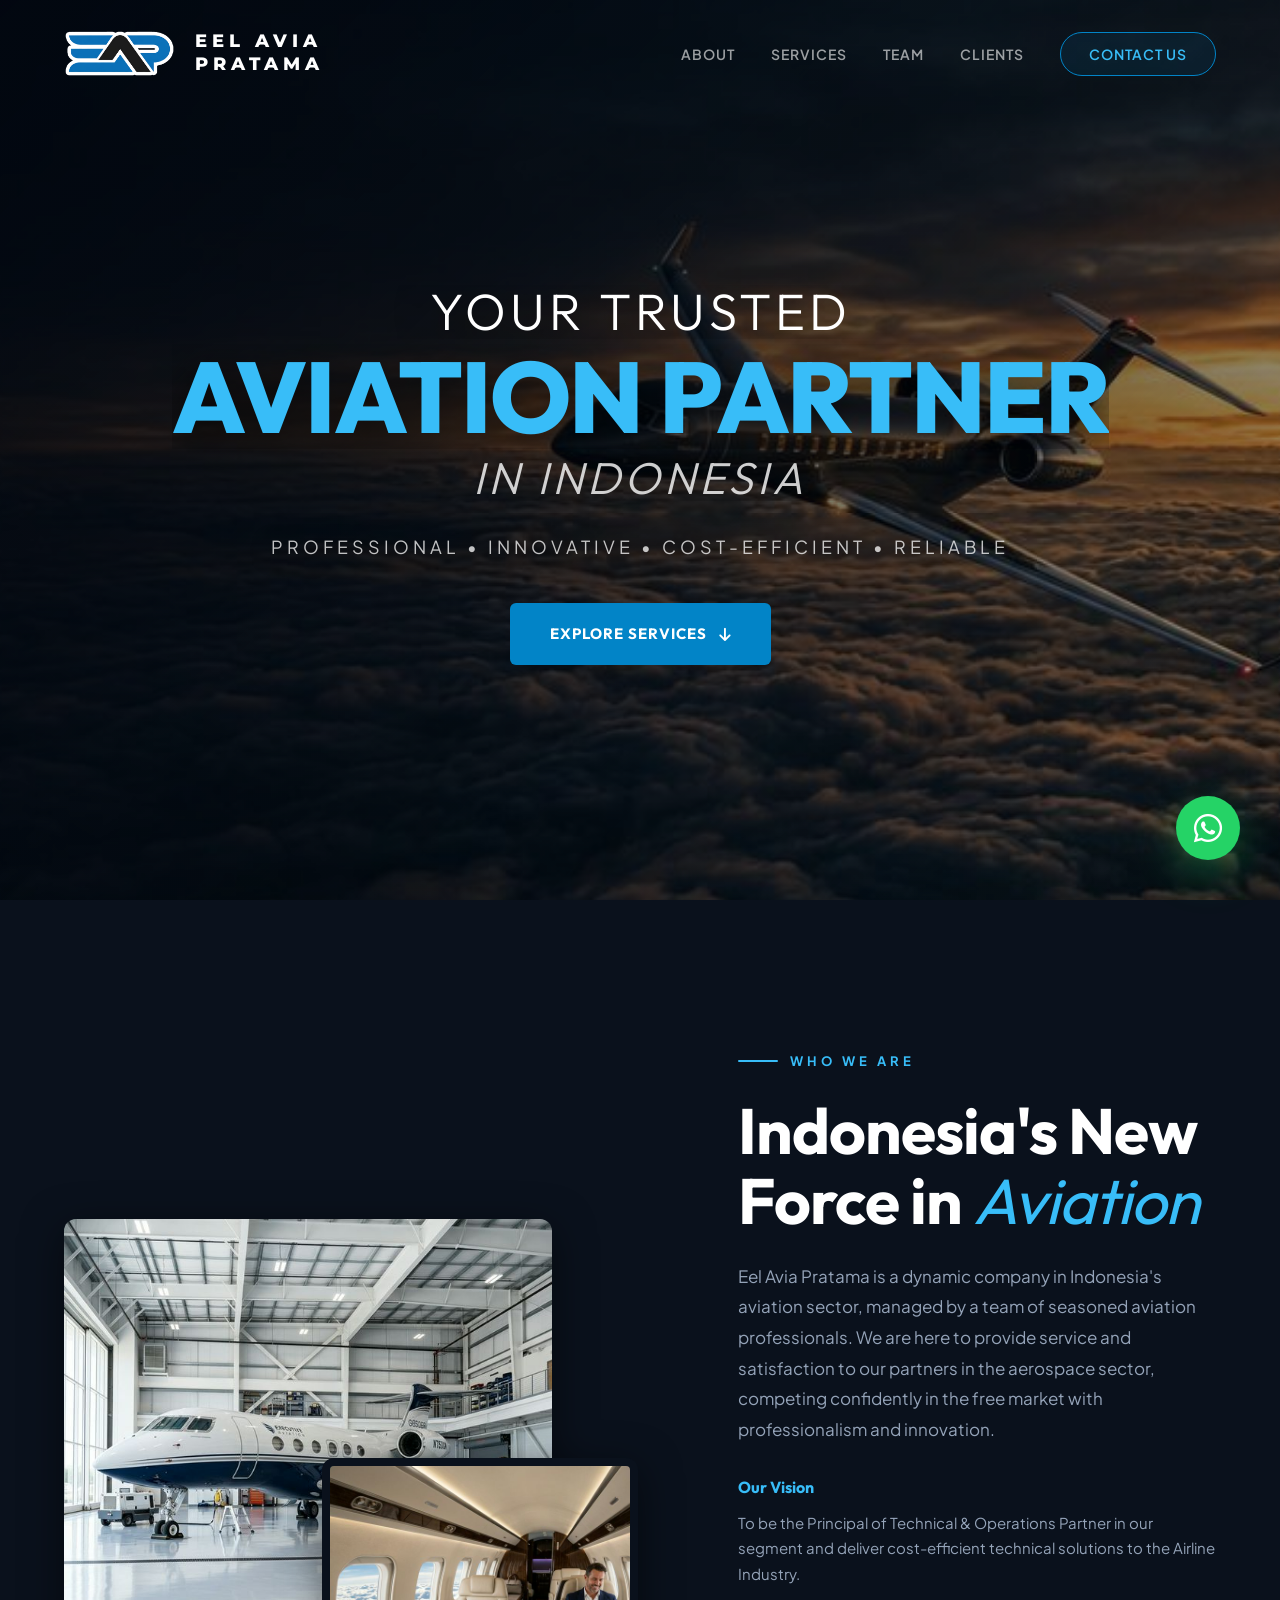
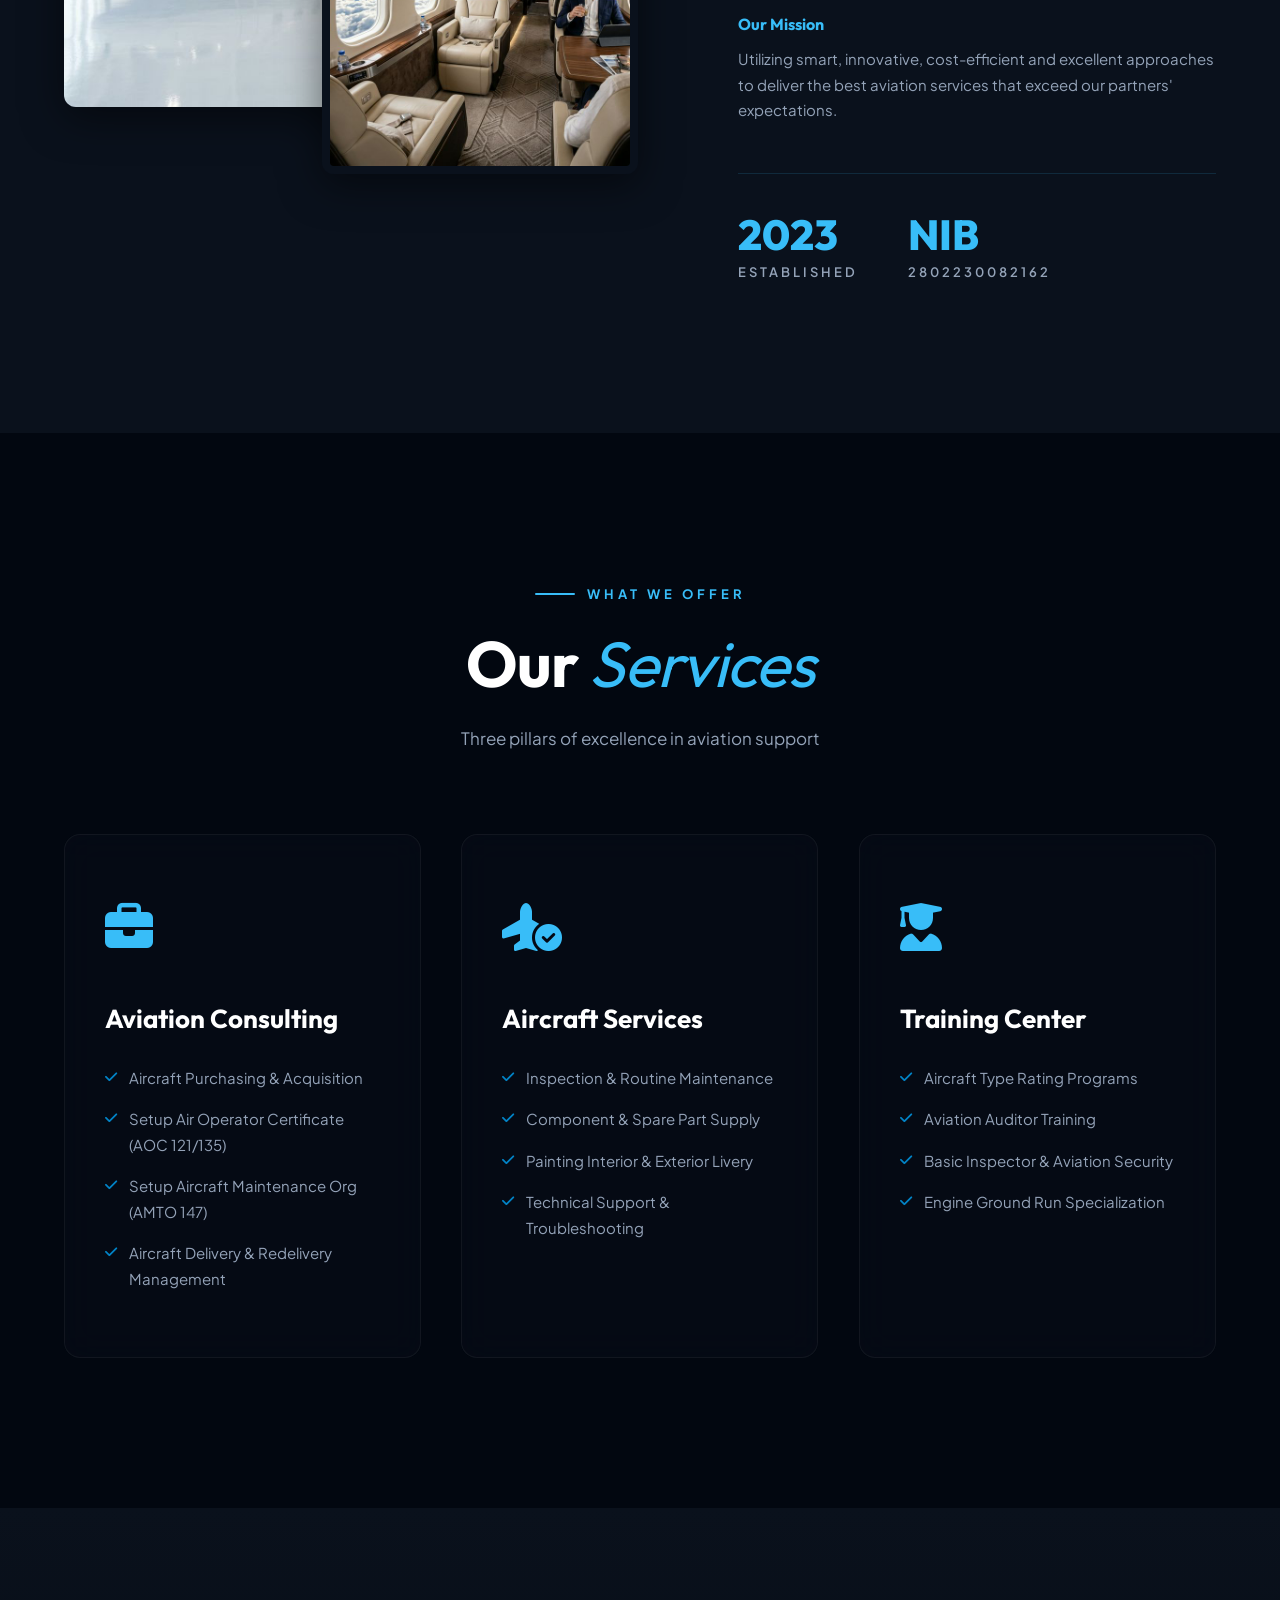
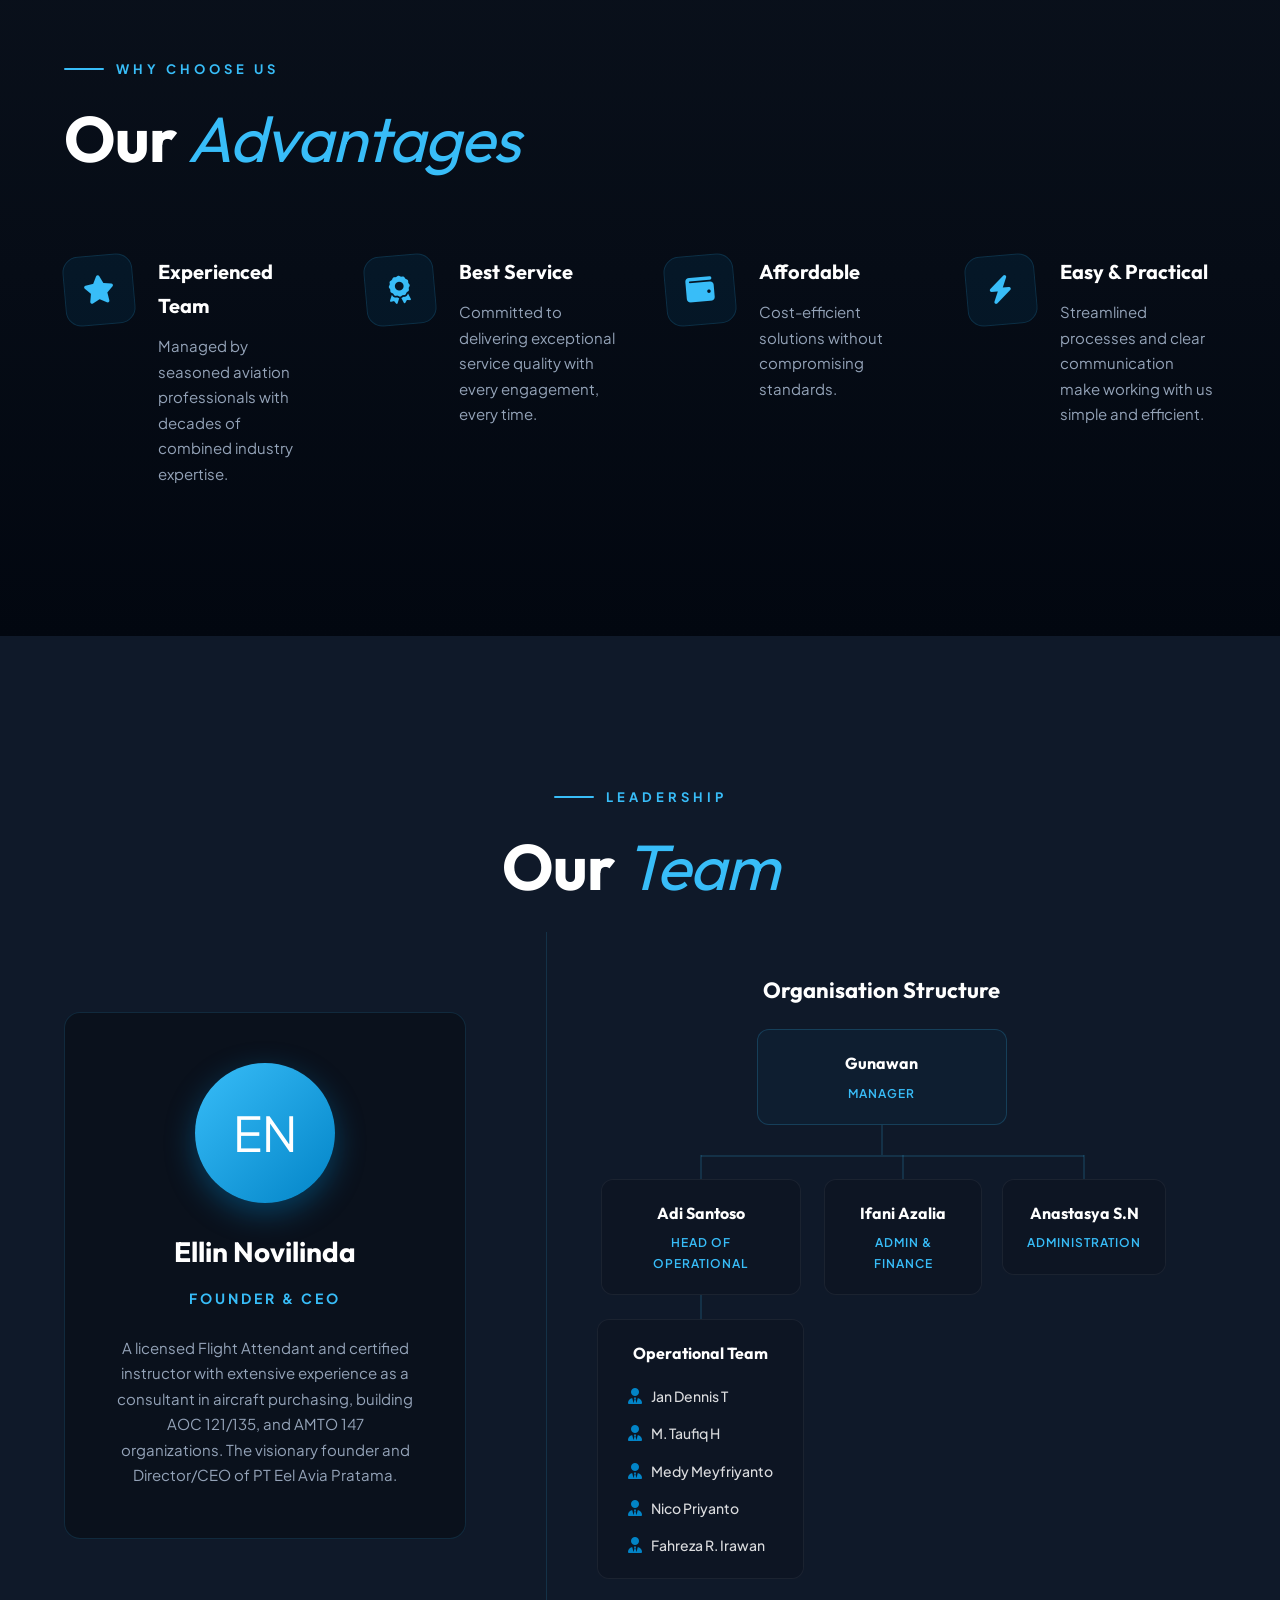
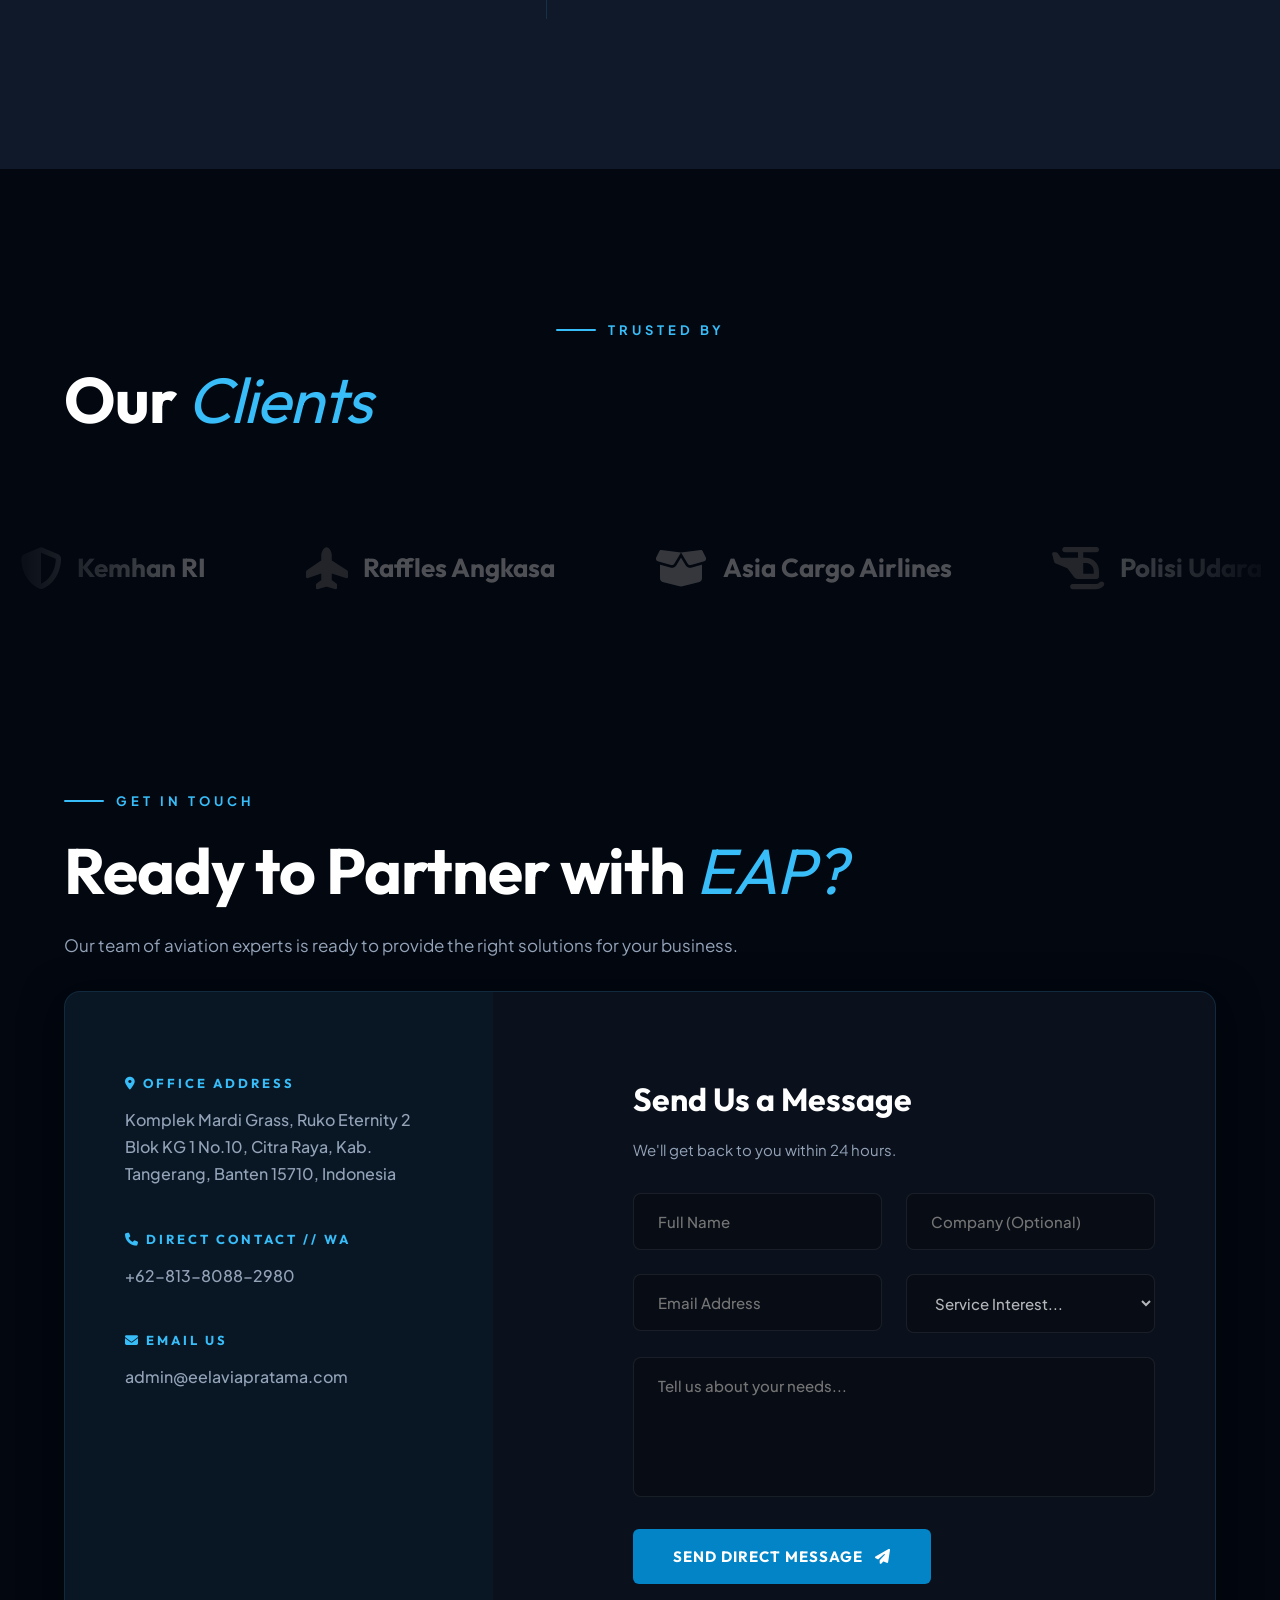
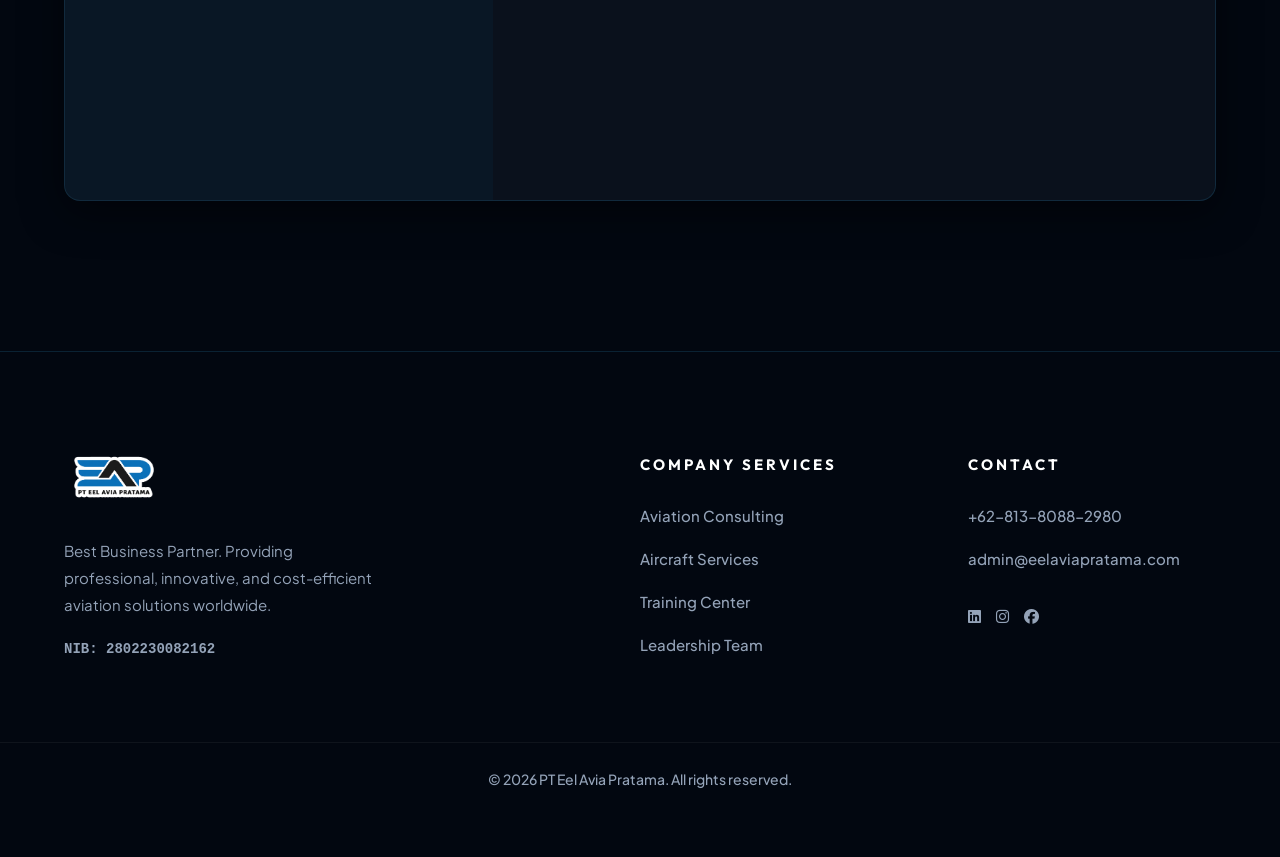
==== commit 0b641337: "asdadasdasdasdasd" ====
--- a/index.html
+++ b/index.html
@@ -6,7 +6,7 @@
   <meta name="viewport" content="width=device-width, initial-scale=1.0">
 
   <!-- SEO & Meta Tags -->
-  <title>PT Eel Avia Pratama â€” Premier Aviation Partner Indonesia</title>
+  <title>PT Eel Avia Pratama</title>
   <meta name="description"
     content="PT Eel Avia Pratama (EAP) is a dynamic aviation company in Indonesia providing expert Aviation Consulting, Aircraft Services, and Training Center solutions.">
   <meta name="keywords"
@@ -22,7 +22,7 @@
   <meta property="og:image" content="https://sub.eelaviapratama.com/img/logo.jpeg">
 
   <!-- Favicon -->
-  <link rel="icon" href="https://sub.eelaviapratama.com/img/logo.jpeg" type="image/jpeg">
+  <link rel="icon" href="images/logo/icon EAP.png" type="image/jpeg">
 
   <!-- Fonts: Outfit for Headings, Plus Jakarta Sans for Body -->
   <link rel="preconnect" href="https://fonts.googleapis.com">
--- a/css/style.css
+++ b/css/style.css
@@ -24,7 +24,7 @@
   --shadow-glow: 0 20px 40px rgba(2, 132, 199, 0.25);
   --shadow-soft: 0 10px 40px rgba(0,0,0,0.5);
   
-  --ease: cubic-bezier(0.16, 1, 0.3, 1);
+  --ease: cubic-bezier(0.22, 1, 0.36, 1);
 }
 
 html { scroll-behavior: smooth; overflow-x: hidden; }
@@ -155,7 +155,7 @@
 .btn-primary:hover { background: var(--accent-blue); box-shadow: var(--shadow-glow); transform: translateY(-4px); }
 
 /* Defines smooth floating reveals */
-.reveal { opacity: 0; transform: translateY(60px); transition: all 1.2s var(--ease); }
+.reveal { opacity: 0; transform: translateY(40px); transition: all 1.4s var(--ease); will-change: transform, opacity; }
 .reveal.visible { opacity: 1; transform: translateY(0); }
 .delay-1 { transition-delay: 0.15s; }
 .delay-2 { transition-delay: 0.3s; }
@@ -166,9 +166,9 @@
   position: absolute; inset: 0; z-index: 0;
   background-image: url('../images/hero.png'); 
   background-size: cover; background-position: center;
-  transform: scale(1.05); animation: panBg 20s linear infinite alternate;
-}
-@keyframes panBg { from { transform: scale(1.05) translate(0); } to { transform: scale(1.1) translate(-2%, 2%); } }
+  transform: scale(1.05); animation: panBg 30s ease-in-out infinite alternate; will-change: transform;
+}
+@keyframes panBg { 0% { transform: scale(1.05) translate(0, 0); } 100% { transform: scale(1.1) translate(-2%, 2%); } }
 .hero-overlay {
   position: absolute; inset: 0;
   background: linear-gradient(135deg, rgba(2, 7, 16, 0.95) 0%, rgba(2, 7, 16, 0.6) 50%, rgba(2, 7, 16, 0.3) 100%); z-index: 1;
@@ -195,7 +195,7 @@
 .hero-btns { opacity: 0; transform: translateY(20px); animation: revealUp 1s var(--ease) 0.8s forwards; }
 
 /* Plane Animation Fix (Removed scaleX so it flies forward) */
-.hero-plane { position: absolute; z-index: 5; bottom: 20%; left: -200px; animation: flyAcross 15s linear infinite; pointer-events: none; }
+.hero-plane { position: absolute; z-index: 5; bottom: 20%; left: -200px; animation: flyAcross 20s ease-in-out infinite; pointer-events: none; will-change: transform, left, bottom; }
 .hero-plane svg { width: 160px; filter: drop-shadow(0 0 15px rgba(56, 189, 248, 0.5)); }
 @keyframes flyAcross {
   0% { left: -200px; bottom: 15%; transform: rotate(-5deg); opacity: 0; }
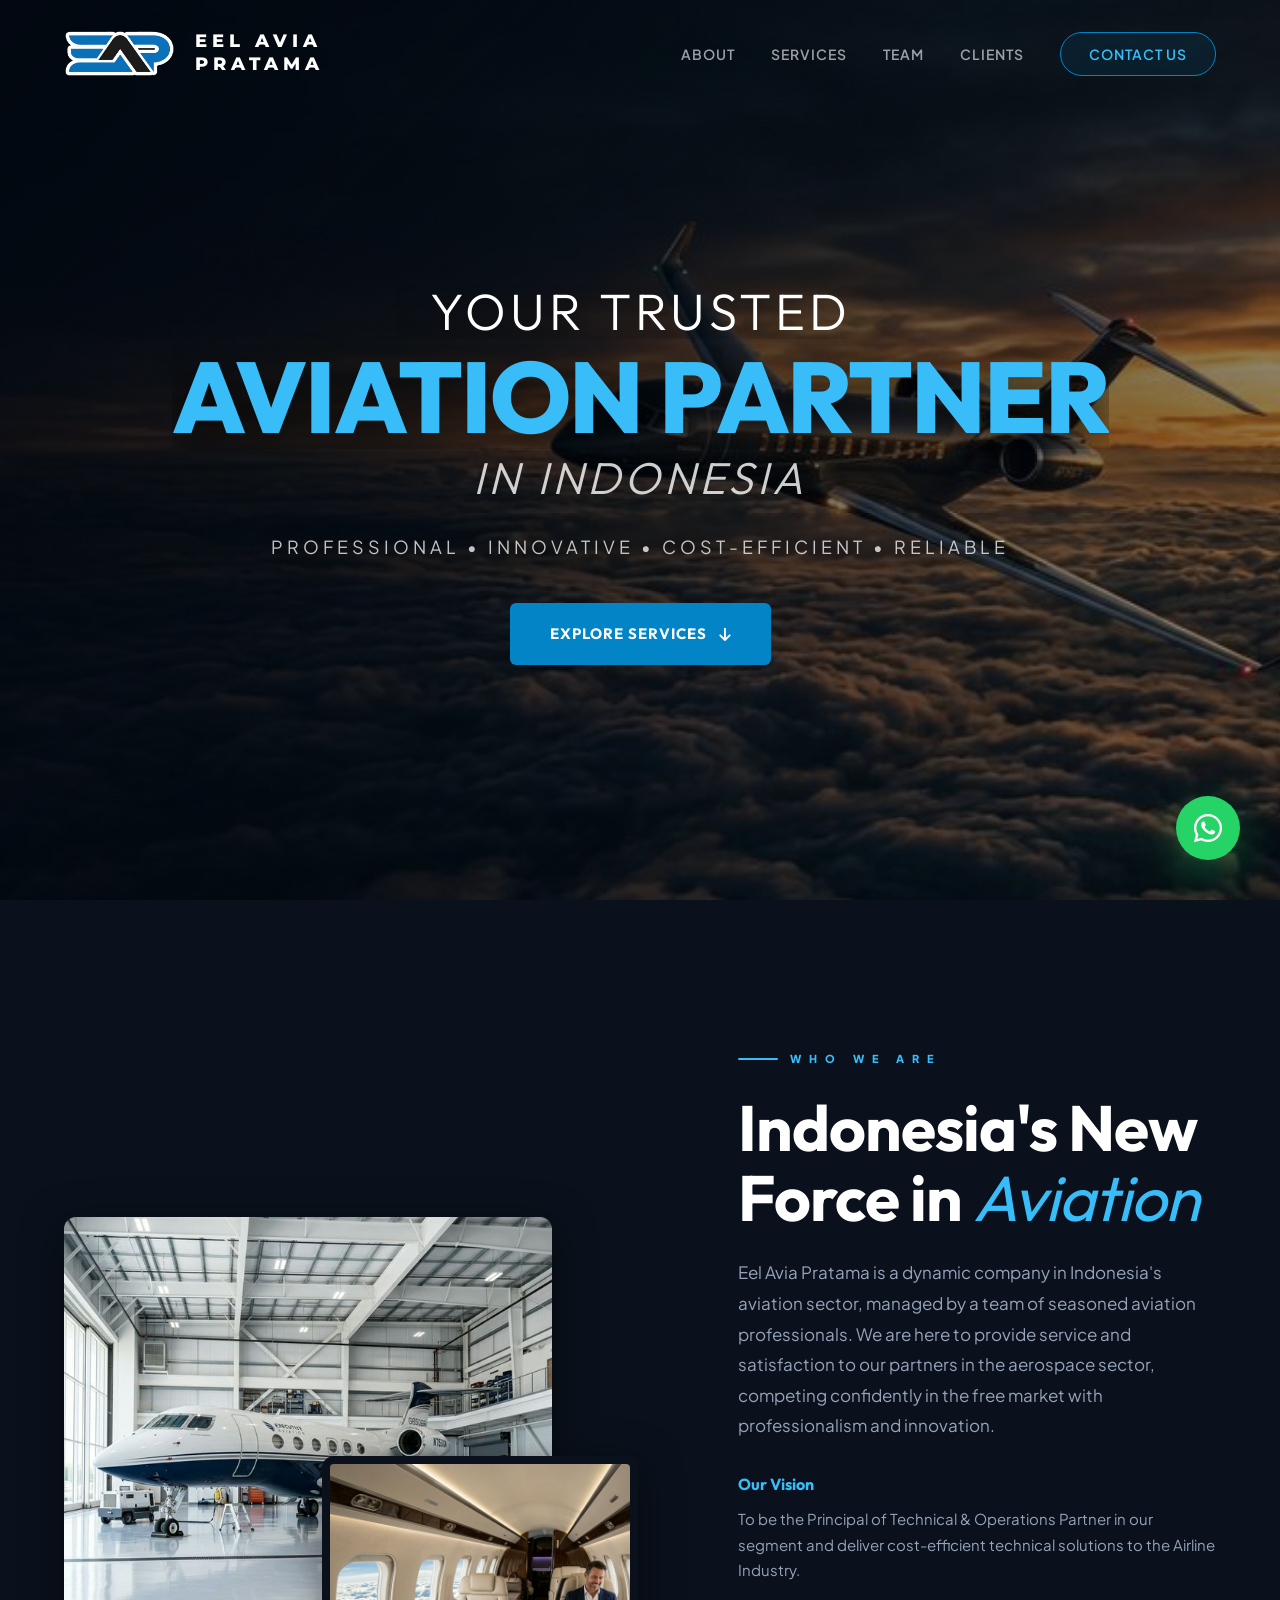
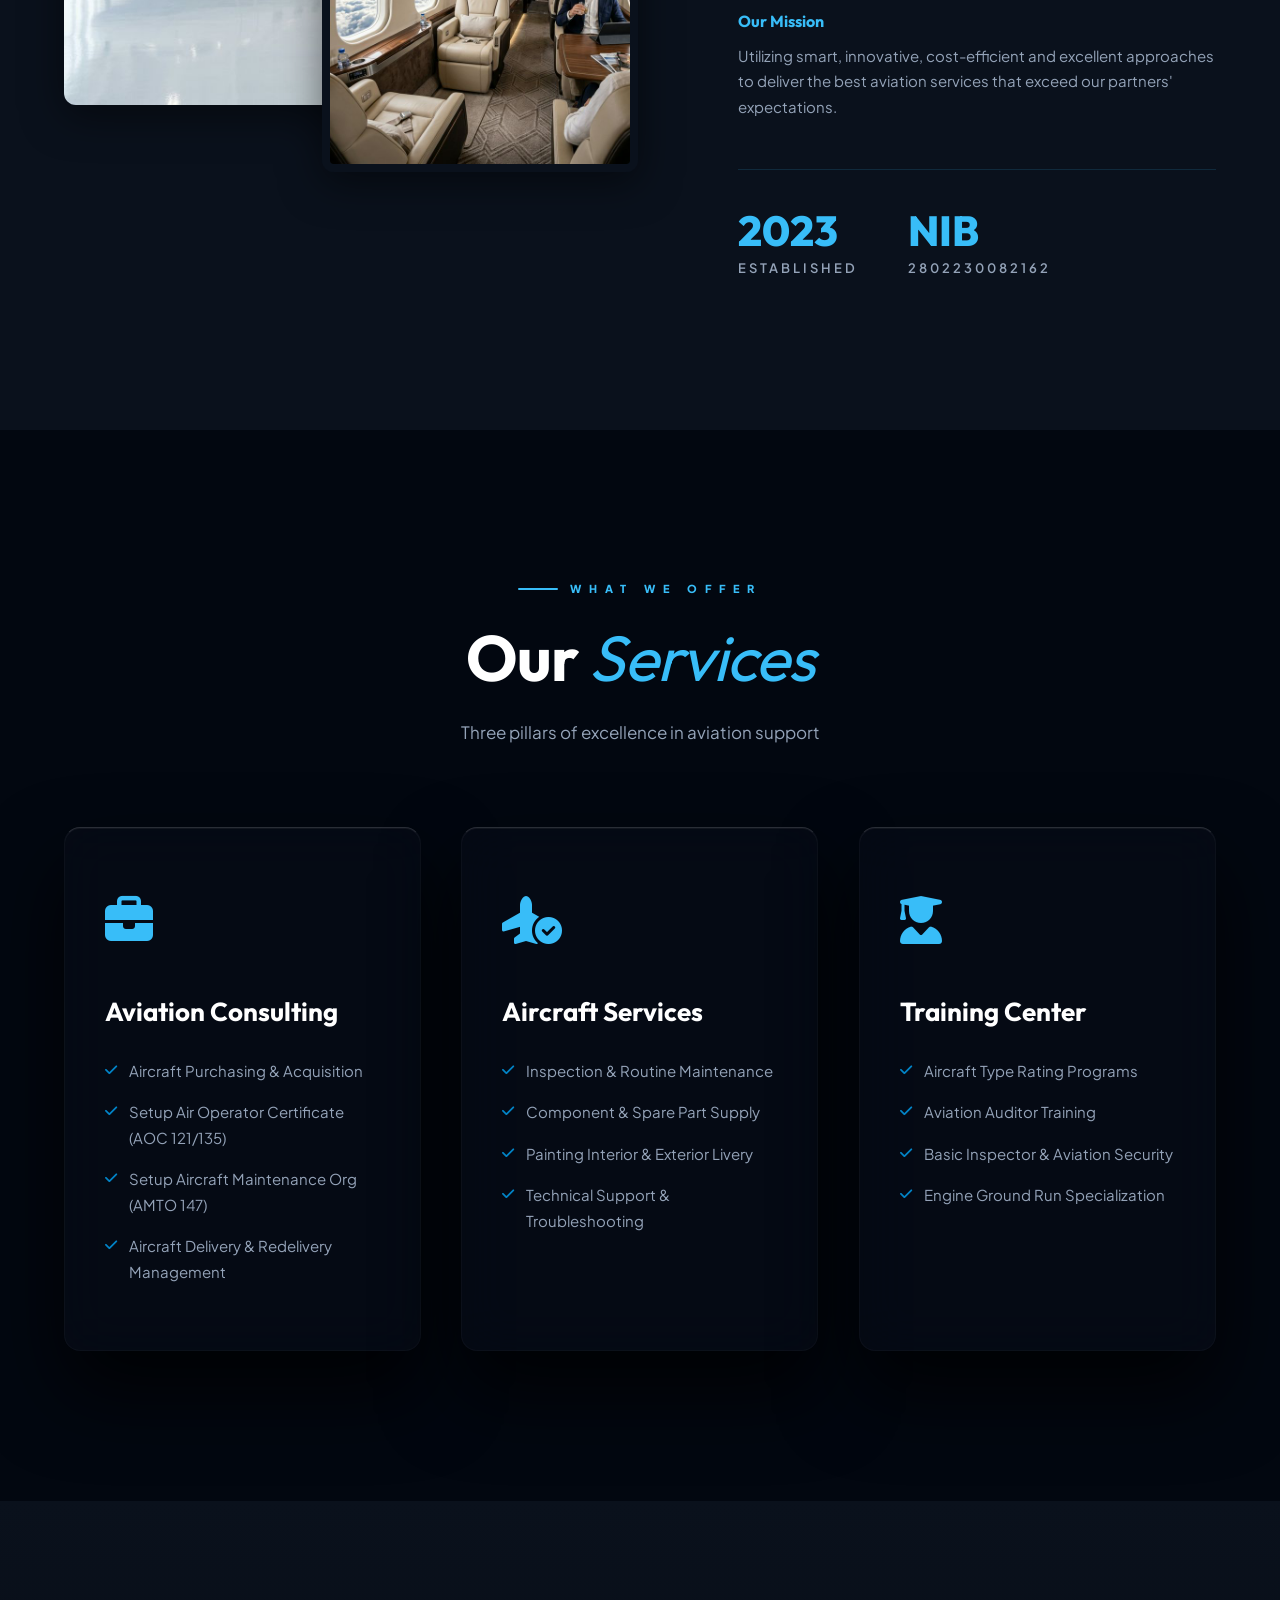
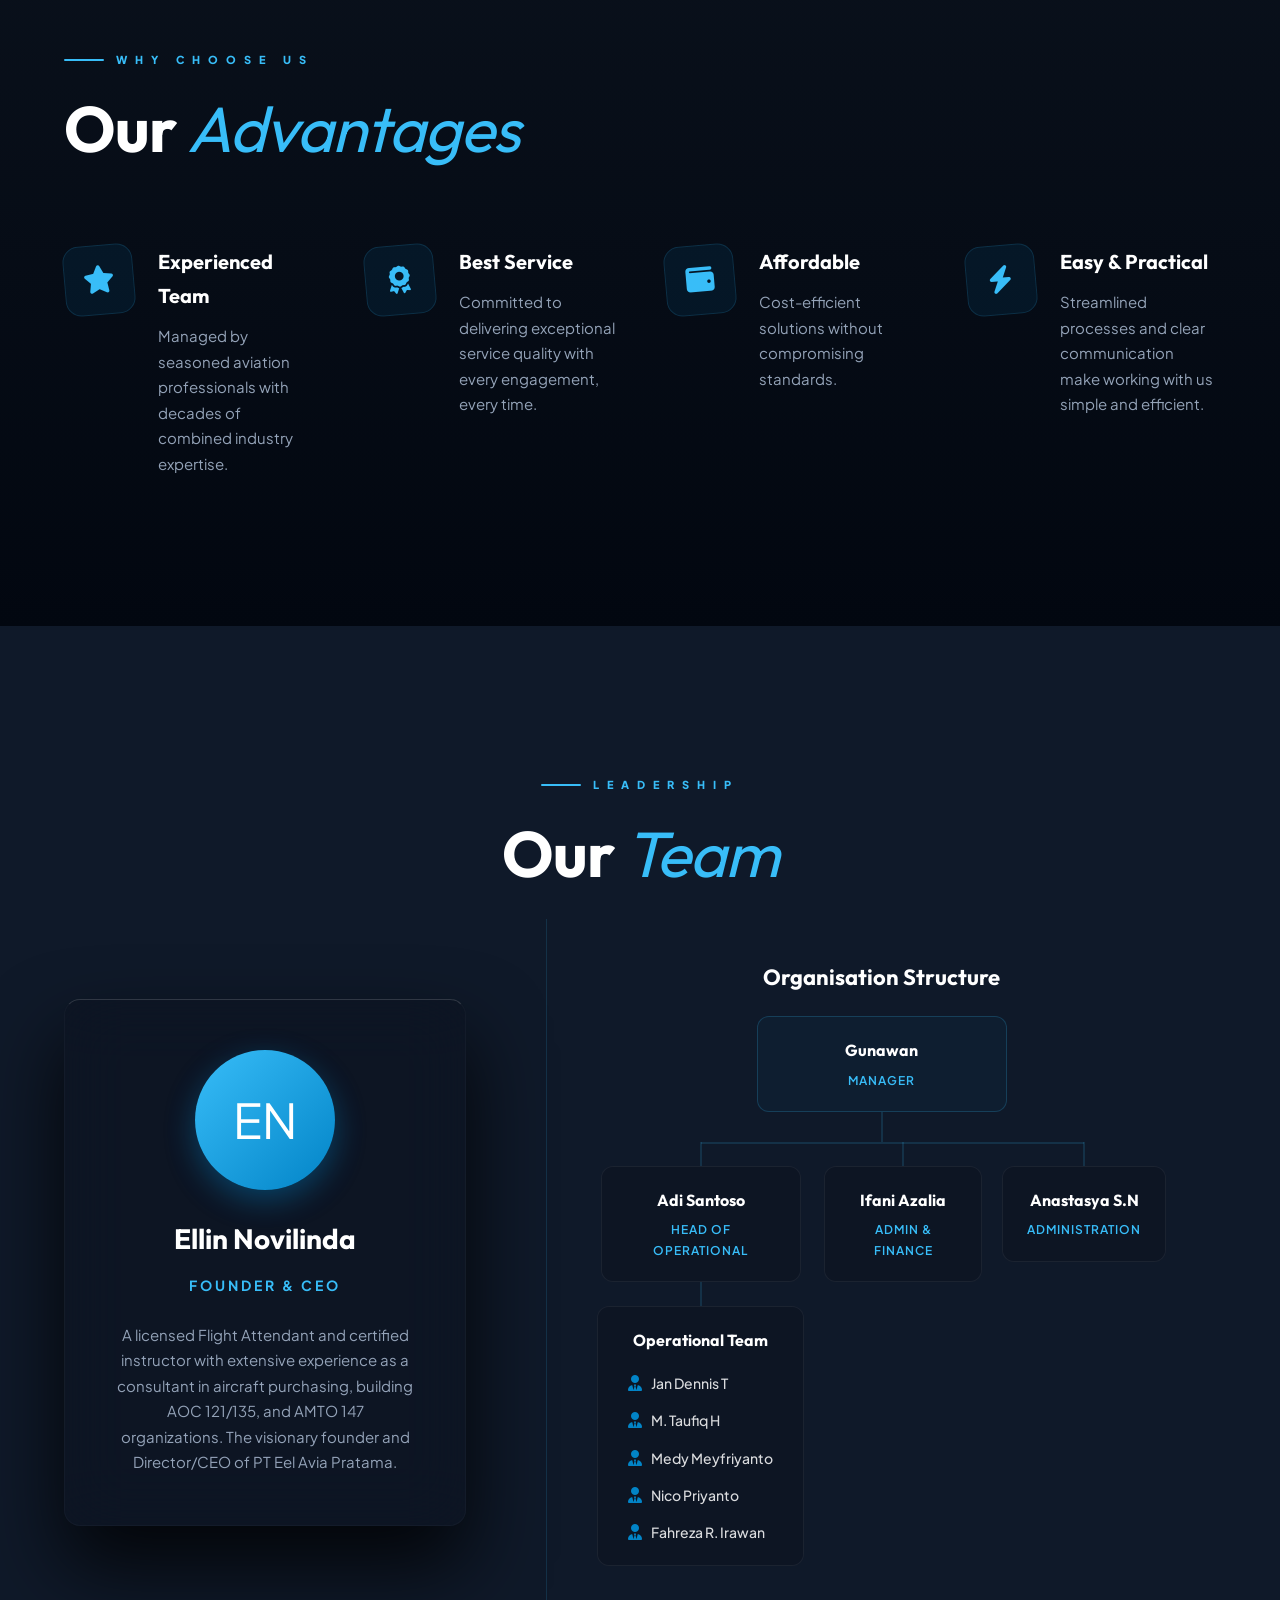
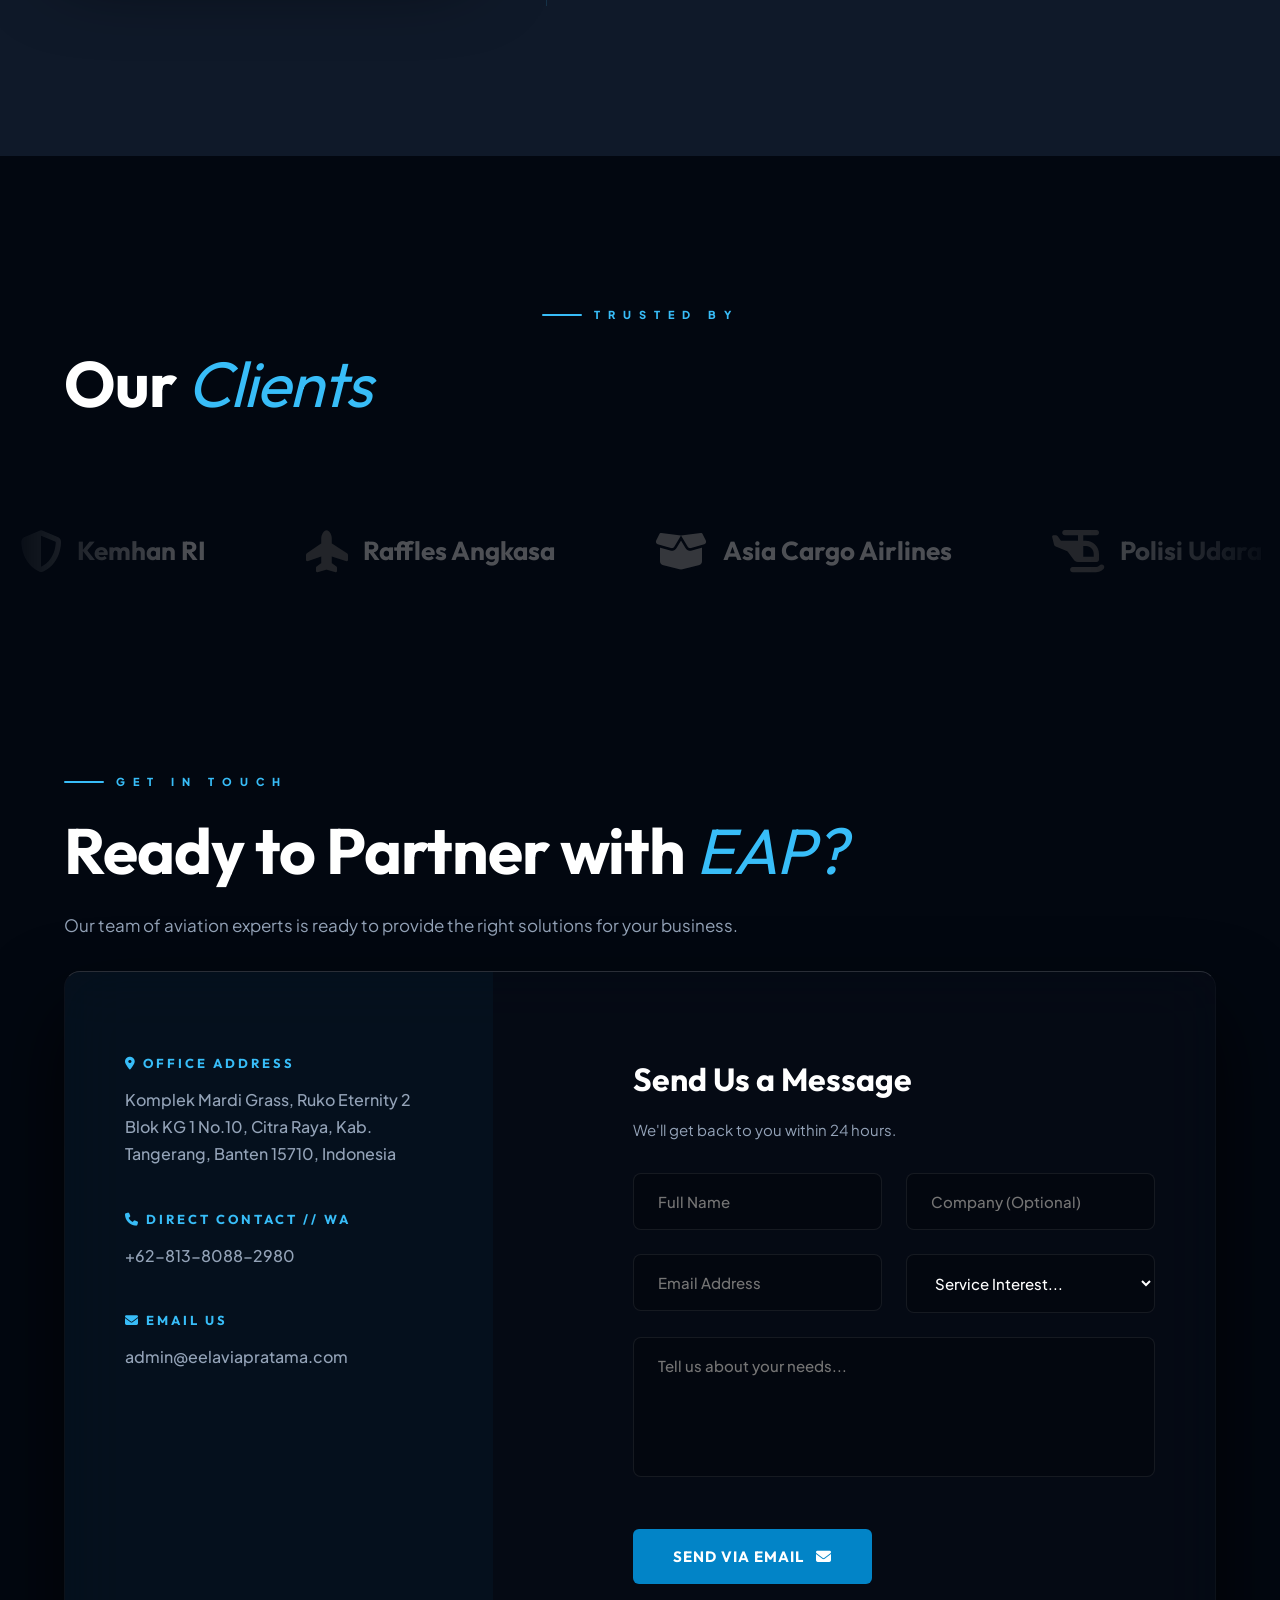
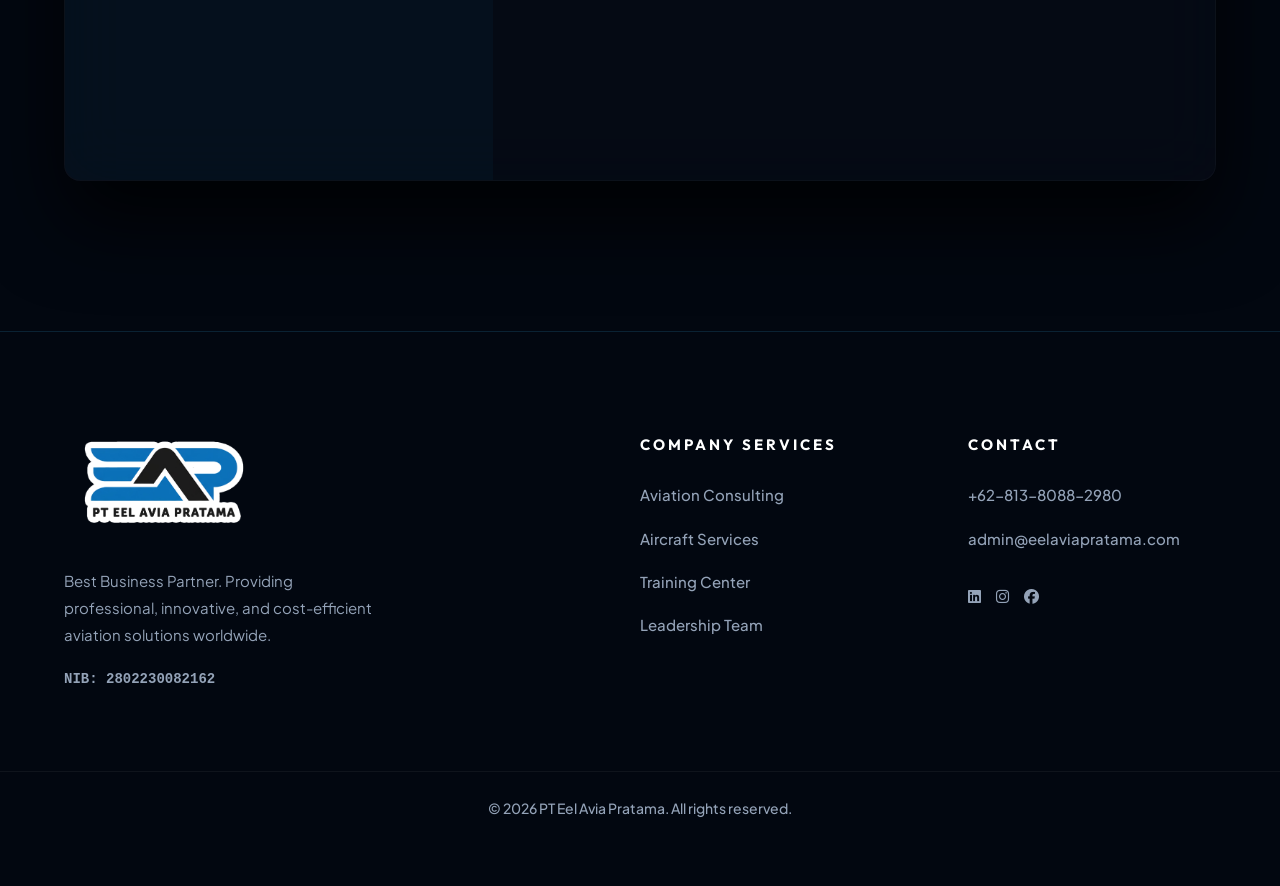
==== commit a3589ed9: "update fix UI / UX" ====
--- a/index.html
+++ b/index.html
@@ -85,6 +85,12 @@
   <section class="hero" id="hero">
     <div class="hero-bg"></div>
     <div class="hero-overlay"></div>
+    
+    <!-- AMBIENT ORBS -->
+    <div class="ambient-orb orb-1"></div>
+    <div class="ambient-orb orb-2"></div>
+    <div class="ambient-orb orb-3"></div>
+    <!-- 
     <div class="hero-plane">
       <svg viewBox="0 0 200 80" fill="none" xmlns="http://www.w3.org/2000/svg">
         <path d="M20 40 L160 15 L180 40 L160 50 Z" fill="white" opacity="0.95" />
@@ -96,6 +102,8 @@
         <path d="M20 40 L0 42" stroke="rgba(255,255,255,0.3)" stroke-width="1.5" stroke-dasharray="3 3" />
       </svg>
     </div>
+    -->
+
 
     <!-- Anti-Gravity Staggered Text -->
     <div class="container relative z-10" style="width: 100%; display: flex; justify-content: center;">
@@ -430,12 +438,12 @@
               <div class="form-group"><input type="email" id="email" name="email" class="form-control"
                   placeholder="Email Address" required></div>
               <div class="form-group">
-                <select id="service" name="service" class="form-control" required style="color: rgba(255,255,255,0.7);">
-                  <option value="" disabled selected>Service Interest...</option>
-                  <option value="Consulting">Aviation Consulting</option>
-                  <option value="Aircraft Services">Aircraft Services</option>
-                  <option value="Training">Training Center</option>
-                  <option value="Other">Other Inquiry</option>
+                <select id="service" name="service" class="form-control" required style="color-scheme: dark;">
+                  <option value="" disabled selected style="background-color: #ffffff; color: #000000;">Service Interest...</option>
+                  <option value="Consulting" style="background-color: #ffffff; color: #000000;">Aviation Consulting</option>
+                  <option value="Aircraft Services" style="background-color: #ffffff; color: #000000;">Aircraft Services</option>
+                  <option value="Training" style="background-color: #ffffff; color: #000000;">Training Center</option>
+                  <option value="Other" style="background-color: #ffffff; color: #000000;">Other Inquiry</option>
                 </select>
               </div>
             </div>
@@ -443,8 +451,7 @@
               <textarea id="message" name="message" class="form-control" placeholder="Tell us about your needs..."
                 required></textarea>
             </div>
-            <button type="submit" class="btn-primary w-100" id="submitBtn">Send Direct Message <i
-                class="fa-solid fa-paper-plane"></i></button>
+            <button type="submit" form="contactForm" class="btn-primary w-100" id="submitBtn" style="margin-top: 20px;">SEND VIA EMAIL <i class="fa-solid fa-envelope"></i></button>
             <p id="formResponse" style="margin-top:15px; font-size:15px; display:none; font-weight:600;"></p>
           </form>
         </div>
@@ -457,7 +464,7 @@
     <div class="container footer-grid">
       <div>
         <div class="footer-logo">
-          <img src="images/logo/logo EAP 2.png" alt="EAP Logo" style="height: 50px; width: auto;">
+          <img src="images/logo/logo EAP 2.png" alt="EAP Logo" style="height: 100px; width: auto;">
         </div>
         <p class="footer-desc">Best Business Partner. Providing professional, innovative, and cost-efficient aviation
           solutions worldwide.</p>
--- a/css/style.css
+++ b/css/style.css
@@ -136,7 +136,7 @@
 .section { padding: 150px 0; position: relative; }
 .container { max-width: 1280px; margin: 0 auto; padding: 0 5%; }
 .section-tag {
-  display: inline-block; font-size: 13px; font-weight: 700; letter-spacing: 4px;
+  display: inline-block; font-size: 11px; font-weight: 800; letter-spacing: 8px;
   text-transform: uppercase; color: var(--light-blue); margin-bottom: 24px;
   display: flex; align-items: center; gap: 12px; font-family: 'Plus Jakarta Sans', sans-serif;
 }
@@ -223,8 +223,10 @@
 .services-grid { display: grid; grid-template-columns: repeat(3, 1fr); gap: 40px; margin-top: 80px; }
 .srv-card {
   background: rgba(10, 17, 28, 0.4);
-  backdrop-filter: blur(16px); -webkit-backdrop-filter: blur(16px);
-  border: 1px solid rgba(255,255,255,0.05);
+  backdrop-filter: blur(24px); -webkit-backdrop-filter: blur(24px);
+  border: 1px solid rgba(255,255,255,0.03);
+  border-top: 1px solid rgba(255,255,255,0.15);
+  box-shadow: 0 40px 80px rgba(0,0,0,0.8), inset 0 1px 0 rgba(255,255,255,0.05);
   border-radius: 16px;
   padding: 50px 40px;
   transition: all 0.6s var(--ease);
@@ -266,8 +268,8 @@
 /* ===== TEAM ===== */
 .team { background: var(--bg-card); }
 .team-layout { display: grid; grid-template-columns: 1.2fr 2fr; gap: 80px; align-items: center; }
-.founder-box { background: var(--bg-surface); padding: 50px; border: 1px solid var(--border-light); border-radius: 16px; text-align: center; transition: all 0.5s; }
-.founder-box:hover { box-shadow: var(--shadow-glow); transform: translateY(-10px); border-color: rgba(56, 189, 248, 0.3); }
+.founder-box { background: rgba(10, 17, 28, 0.4); backdrop-filter: blur(30px); border: 1px solid rgba(255,255,255,0.03); border-top: 1px solid rgba(255,255,255,0.15); padding: 50px; border-radius: 16px; text-align: center; transition: all 0.5s; box-shadow: 0 40px 80px rgba(0,0,0,0.8); }
+.founder-box:hover { box-shadow: 0 40px 80px rgba(2, 132, 199, 0.25); transform: translateY(-10px); border-color: rgba(56, 189, 248, 0.3); }
 .founder-avatar { width: 140px; height: 140px; border-radius: 50%; background: linear-gradient(135deg, var(--light-blue), var(--primary-blue)); color: var(--white); font-size: 48px; display: flex; align-items: center; justify-content: center; margin: 0 auto 25px; box-shadow: 0 10px 30px rgba(2, 132, 199, 0.4); }
 .founder-box h3 { font-size: 28px; margin-bottom: 8px; }
 .founder-box span { color: var(--light-blue); font-size: 14px; font-weight: 700; text-transform: uppercase; letter-spacing: 3px; }
@@ -294,6 +296,12 @@
 
 .org-node { background: rgba(10, 17, 28, 0.4); backdrop-filter: blur(16px); padding: 20px 24px; border-radius: 12px; border: 1px solid rgba(255,255,255,0.06); transition: all 0.4s var(--ease); position: relative; z-index: 2; width: 100%; max-width: 200px; text-align: center; margin-top: 24px; }
 .org-node:hover { transform: translateY(-6px) scale(1.02); border-color: rgba(56, 189, 248, 0.4); box-shadow: var(--shadow-glow); background: rgba(2, 132, 199, 0.1); }
+.custom-input::placeholder { color: rgba(255,255,255,0.4); }
+.custom-input:focus { border-color: rgba(56, 189, 248, 0.4); box-shadow: 0 0 20px rgba(56, 189, 248, 0.1); background: rgba(255,255,255,0.05); }
+
+/* Fix dropdown options text getting lost in OS white themes */
+select.custom-input { color-scheme: dark; }
+.custom-input option { background-color: #0b1523; color: #ffffff; font-weight: 500; }
 .head-node { border-color: rgba(56, 189, 248, 0.2); background: rgba(2, 132, 199, 0.05); margin-top: 0; max-width: 250px; text-align: center; margin-bottom: 0; }
 .team-node { max-width: 100%; margin-top: 24px;}
 
@@ -319,7 +327,7 @@
 .client-logo-box:hover { filter: grayscale(0) brightness(1) opacity(1); transform: scale(1.1) translateY(-6px); background: rgba(2, 132, 199, 0.1); box-shadow: var(--shadow-glow); }
 
 /* ===== CONTACT & MAP (Integrated) ===== */
-.contact-grid { display: grid; grid-template-columns: 1fr 1.5fr; gap: 80px; background: var(--bg-surface); border: 1px solid var(--border-light); border-radius: 16px; overflow: hidden; box-shadow: var(--shadow-soft); }
+.contact-grid { display: grid; grid-template-columns: 1fr 1.5fr; gap: 80px; background: rgba(10, 17, 28, 0.4); backdrop-filter: blur(30px); border: 1px solid rgba(255,255,255,0.03); border-top: 1px solid rgba(255,255,255,0.15); border-radius: 16px; overflow: hidden; box-shadow: 0 40px 80px rgba(0,0,0,0.8); }
 .contact-info { padding: 80px 60px; background: rgba(2, 132, 199, 0.05); }
 .ci-item { margin-bottom: 40px; }
 .ci-item h4 { font-size: 13px; text-transform: uppercase; letter-spacing: 3px; color: var(--light-blue); margin-bottom: 12px; font-weight: 700; }
@@ -444,3 +452,17 @@
   
   .wa-float { width: 50px; height: 50px; font-size: 26px; bottom: 20px; right: 20px; }
 }
+
+/* ===== AMBIENT ORBS ===== */
+.ambient-orb {
+  position: absolute; border-radius: 50%; z-index: -1; pointer-events: none; opacity: 0.6;
+  animation: floatOrb 25s ease-in-out infinite alternate; will-change: transform;
+}
+.orb-1 { width: 60vw; height: 60vw; background: radial-gradient(circle, rgba(2, 132, 199, 0.25) 0%, transparent 60%); top: -30%; left: -20%; }
+.orb-2 { width: 50vw; height: 50vw; background: radial-gradient(circle, rgba(56, 189, 248, 0.15) 0%, transparent 60%); bottom: -20%; right: -15%; animation-delay: -5s; }
+.orb-3 { width: 70vw; height: 70vw; background: radial-gradient(circle, rgba(14, 165, 233, 0.1) 0%, transparent 60%); top: 20%; left: 10%; animation-delay: -10s; }
+@keyframes floatOrb {
+  0% { transform: translate(0, 0) scale(1); }
+  50% { transform: translate(10vw, 5vw) scale(1.1); }
+  100% { transform: translate(-5vw, 10vw) scale(0.9); }
+}
